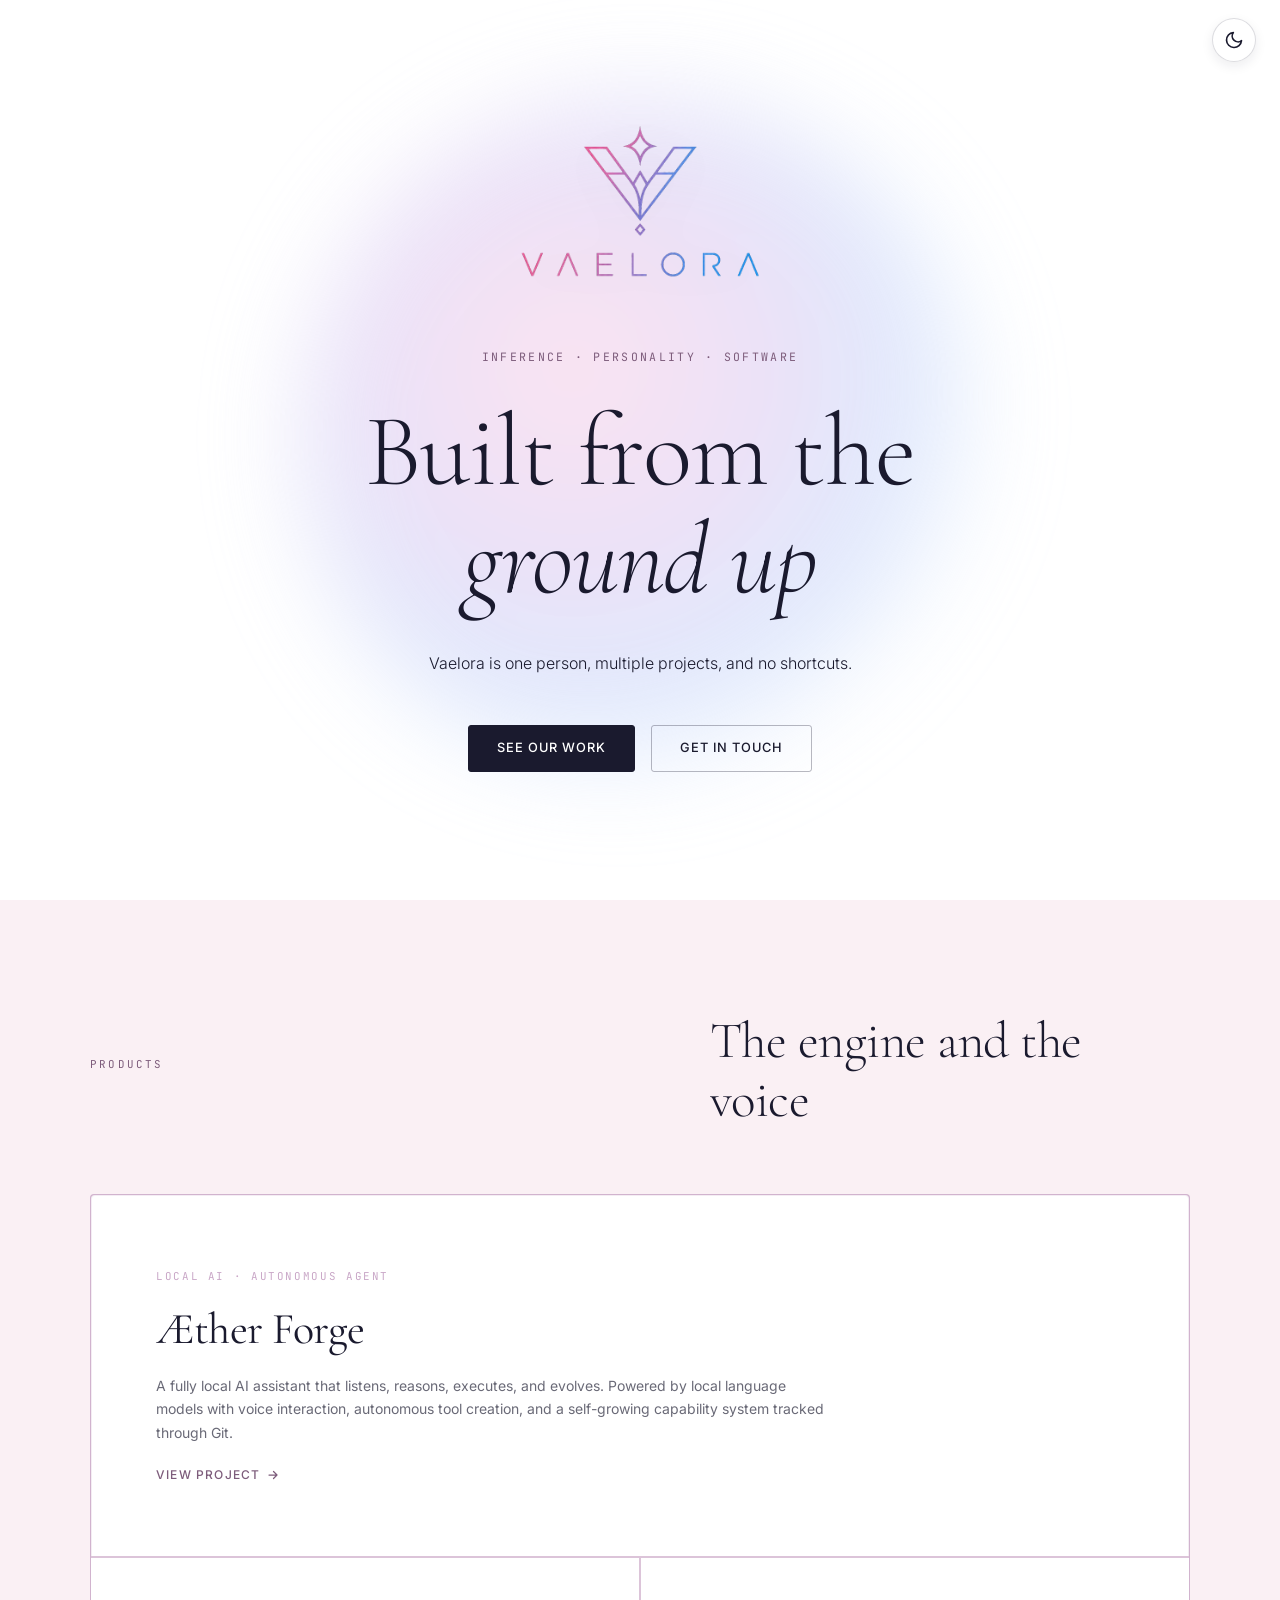
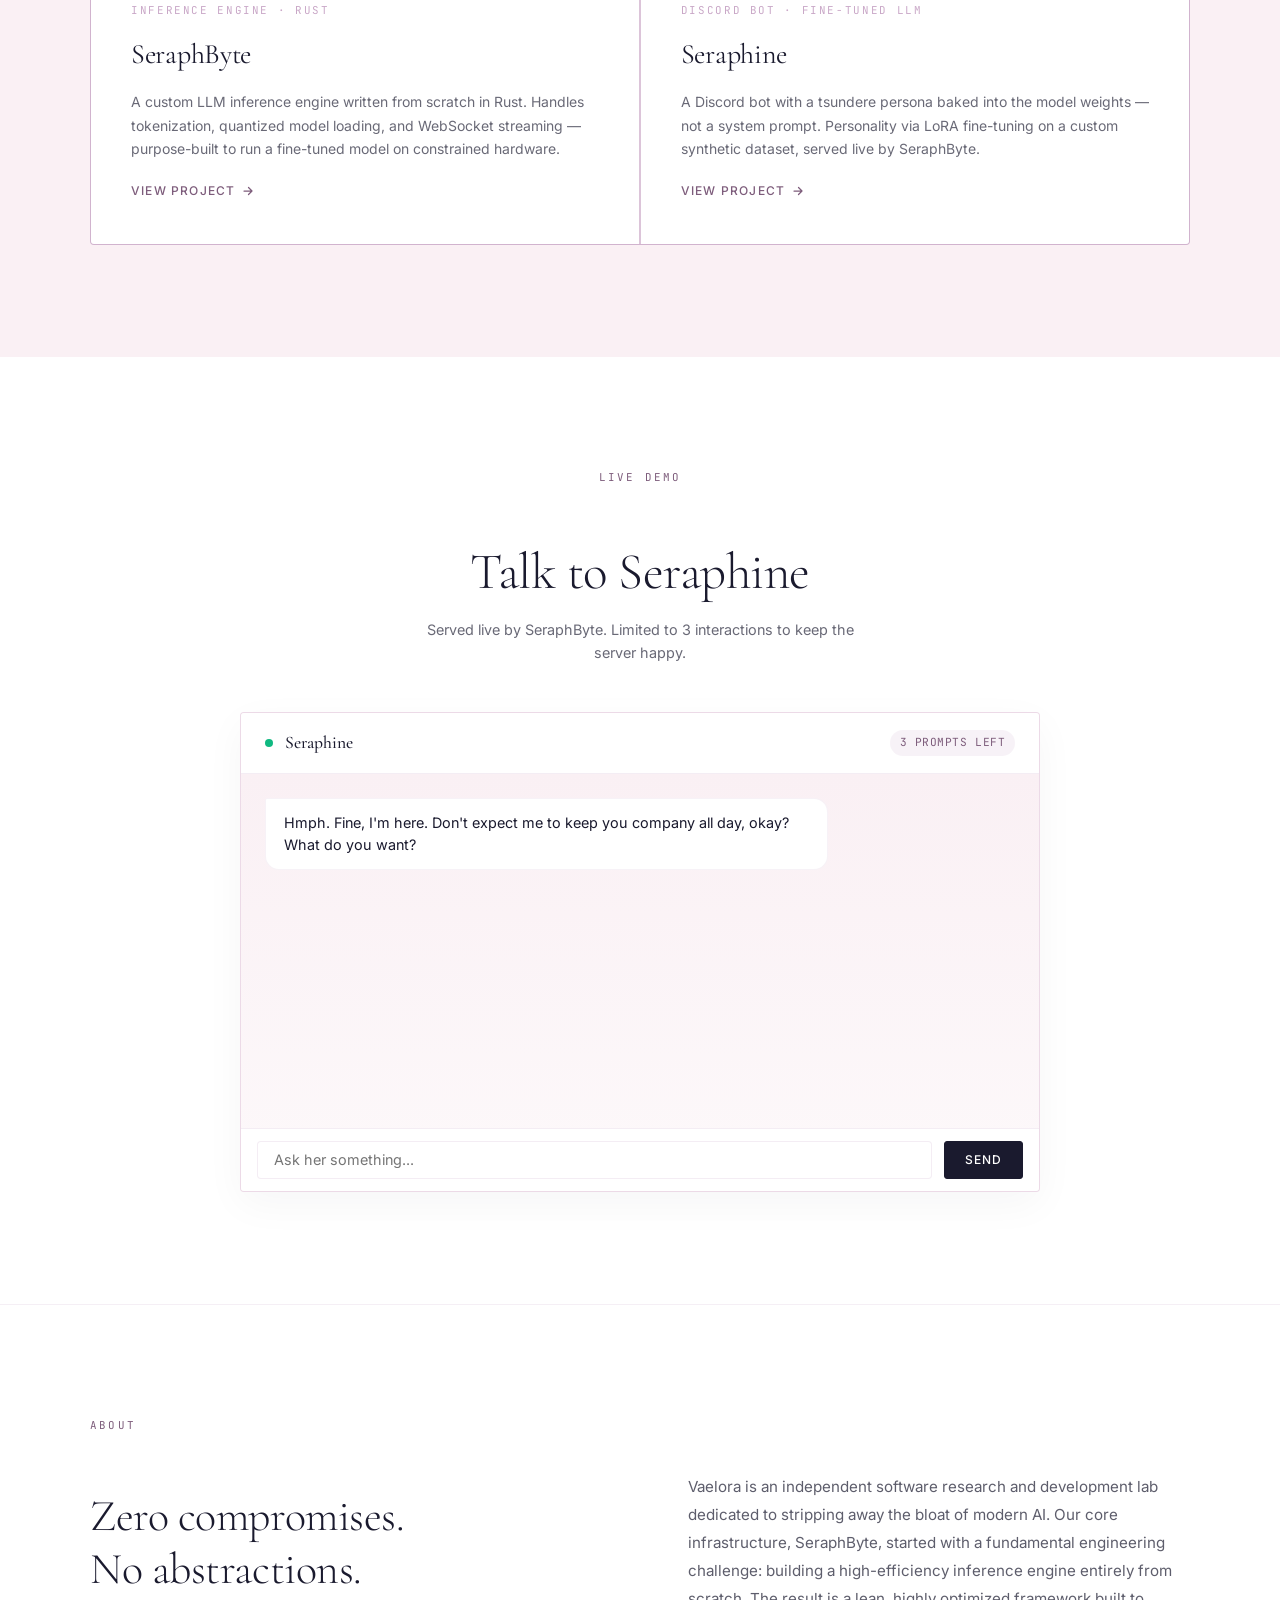
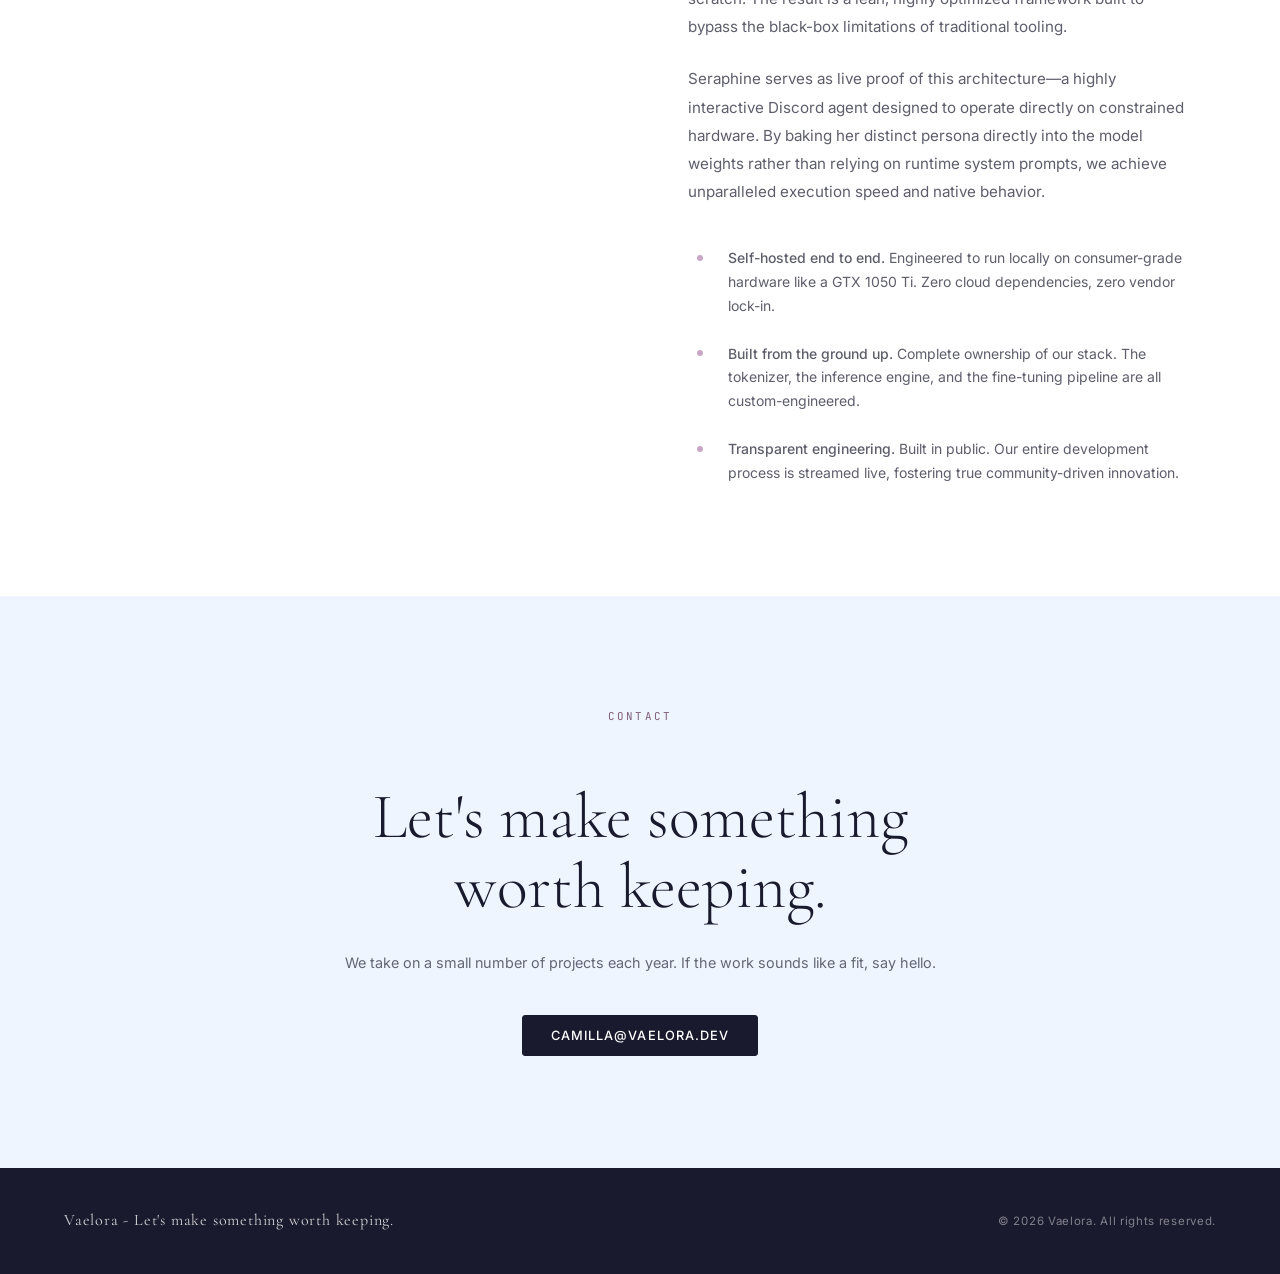
==== index.html @ 46648869 "Add favicon link to HTML files for improved branding" ====
<!DOCTYPE html>
<html lang="en">
<head>
  <meta charset="UTF-8" />
  <meta name="viewport" content="width=device-width, initial-scale=1.0" />
  <meta name="description" content="Vaelora — Custom LLM inference engine (SeraphByte) and personality-driven Discord bot (Seraphine). Built from scratch in Rust by one indie developer.">
  <meta name="author" content="Vaelora">
  <title>Vaelora | Inference · Personality · Software</title>
  <link rel="icon" type="image/png" href="/logo.png">
  <meta property="og:title" content="Vaelora — Custom Inference &amp; Personality AI">
  <meta property="og:description" content="One person. No abstractions. A Rust inference engine and a tsundere Discord bot.">
  <meta property="og:type" content="website">
  
  <link rel="preconnect" href="https://fonts.googleapis.com" />
  <link rel="preconnect" href="https://fonts.gstatic.com" crossorigin />
  <link href="https://fonts.googleapis.com/css2?family=Cormorant+Garamond:ital,wght@0,300;0,400;0,500;0,600;1,300;1,400&amp;family=Inter:wght@300;400;500&amp;family=JetBrains+Mono:wght@400;500&amp;display=swap" rel="stylesheet" />

  <link id="theme-link" rel="stylesheet" href="" />

  <script>
    (function() {
      const savedTheme = localStorage.getItem('theme');
      const prefersDark = window.matchMedia('(prefers-color-scheme: dark)').matches;
      const activeTheme = savedTheme || (prefersDark ? 'dark' : 'light');
      document.getElementById('theme-link').href = activeTheme === 'dark' ? '/darkmode.css' : '/lightmode.css';
    })();
  </script>
</head>
<body>

  <button id="theme-toggle" class="theme-toggle" aria-label="Toggle dark/light mode">
    <svg class="sun-icon" width="20" height="20" viewBox="0 0 24 24" fill="none" stroke="currentColor" stroke-width="2" stroke-linecap="round" stroke-linejoin="round">
      <circle cx="12" cy="12" r="5"></circle>
      <line x1="12" y1="1" x2="12" y2="3"></line>
      <line x1="12" y1="21" x2="12" y2="23"></line>
      <line x1="4.22" y1="4.22" x2="5.64" y2="5.64"></line>
      <line x1="18.36" y1="18.36" x2="19.78" y2="19.78"></line>
      <line x1="1" y1="12" x2="3" y2="12"></line>
      <line x1="21" y1="12" x2="23" y2="12"></line>
      <line x1="4.22" y1="19.78" x2="5.64" y2="18.36"></line>
      <line x1="18.36" y1="5.64" x2="19.78" y2="4.22"></line>
    </svg>
    <svg class="moon-icon" width="20" height="20" viewBox="0 0 24 24" fill="none" stroke="currentColor" stroke-width="2" stroke-linecap="round" stroke-linejoin="round">
      <path d="M21 12.79A9 9 0 1 1 11.21 3 7 7 0 0 0 21 12.79z"></path>
    </svg>
  </button>

  <nav class="sticky-nav" aria-label="Main navigation" id="sticky-nav">
    <a href="../index.html" class="nav-logo-wrap" aria-label="Vaelora homepage">
      <img src="../logo.png" alt="Vaelora Logo" class="nav-logo-img" />
    </a>
    <ul class="nav-links">
      <li><a href="../index.html#products">Products</a></li>
      <li><a href="../index.html#demo">Demo</a></li>
      <li><a href="../index.html#philosophy">Studio</a></li>
      <li><a href="../index.html#contact">Contact</a></li>
    </ul>
  </nav>

  <section class="hero" id="hero">
    <div class="orb-wrap"><div class="orb" aria-hidden="true"></div></div>

    <div class="hero-brand-container fade-up">
      <img src="logo.png" alt="Vaelora Premium Emblem" class="hero-brand-logo" />
    </div>

    <p class="hero-eyebrow fade-up">Inference · Personality · Software</p>

    <h1 class="hero-title fade-up">
      Built from the <em>ground up</em>
    </h1>

    <p class="hero-sub fade-up">
      Vaelora is one person, multiple projects, and no shortcuts.
    </p>

    <div class="hero-cta fade-up">
      <a href="#products" class="btn btn-primary">See our work</a>
      <a href="#contact" class="btn btn-ghost">Get in touch</a>
    </div>
  </section>

  <section class="products" id="products">
    <div class="products-inner">
      <div class="products-header">
        <p class="section-label">Products</p>
        <h2 class="products-title">The engine and the voice</h2>
      </div>
      
      <div class="products-grid">
        <article class="card card-featured">
          <span class="card-label">Local AI · Autonomous Agent</span>
          <h3 class="card-name">Æther Forge</h3>
          <p class="card-desc">
            A fully local AI assistant that listens, reasons, executes, and evolves. Powered by local language models with voice interaction, autonomous tool creation, and a self-growing capability system tracked through Git.
          </p>
          <a href="/aether-forge" class="card-link" aria-label="View Æther Forge project">
            View project
            <svg width="12" height="12" viewBox="0 0 12 12" fill="none" aria-hidden="true">
              <path d="M2 6h8M6.5 2.5L10 6l-3.5 3.5" stroke="currentColor" stroke-width="1.25" stroke-linecap="round" stroke-linejoin="round"/>
            </svg>
          </a>
        </article>

        <article class="card">
          <span class="card-label">Inference Engine · Rust</span>
          <h3 class="card-name">SeraphByte</h3>
          <p class="card-desc">A custom LLM inference engine written from scratch in Rust. Handles tokenization, quantized model loading, and WebSocket streaming — purpose-built to run a fine-tuned model on constrained hardware.</p>
          <a href="../seraphbyte/index.html" class="card-link" aria-label="View SeraphByte project">
            View project
            <svg width="12" height="12" viewBox="0 0 12 12" fill="none" aria-hidden="true">
              <path d="M2 6h8M6.5 2.5L10 6l-3.5 3.5" stroke="currentColor" stroke-width="1.25" stroke-linecap="round" stroke-linejoin="round"/>
            </svg>
          </a>
        </article>

        <article class="card">
          <span class="card-label">Discord Bot · Fine-tuned LLM</span>
          <h3 class="card-name">Seraphine</h3>
          <p class="card-desc">A Discord bot with a tsundere persona baked into the model weights — not a system prompt. Personality via LoRA fine-tuning on a custom synthetic dataset, served live by SeraphByte.</p>
          <a href="../seraphine/index.html" class="card-link" aria-label="View Seraphine project">
            View project
            <svg width="12" height="12" viewBox="0 0 12 12" fill="none" aria-hidden="true">
              <path d="M2 6h8M6.5 2.5L10 6l-3.5 3.5" stroke="currentColor" stroke-width="1.25" stroke-linecap="round" stroke-linejoin="round"/>
            </svg>
          </a>
        </article>
      </div>
    </div>
  </section>

  <section class="demo" id="demo">
    <div class="demo-inner">
      <div class="demo-header">
        <p class="section-label">Live Demo</p>
        <h2 class="demo-title">Talk to Seraphine</h2>
        <p class="demo-sub">Served live by SeraphByte. Limited to 3 interactions to keep the server happy.</p>
      </div>

      <div class="chat-container">
        <div class="chat-header">
          <div class="status-indicator"></div>
          <span class="bot-name">Seraphine</span>
          <span class="prompt-counter" id="prompt-counter">3 prompts left</span>
        </div>
        
        <div class="chat-messages" id="chat-messages">
          <div class="msg msg-bot">
            <div class="msg-bubble">
              Hmph. Fine, I'm here. Don't expect me to keep you company all day, okay? What do you want?
            </div>
          </div>
        </div>

        <form class="chat-input-area" id="chat-form">
          <input 
            type="text" 
            id="chat-input" 
            placeholder="Ask her something..." 
            aria-label="Message Seraphine"
            required
            autocomplete="on"
          />
          <button type="submit" class="btn btn-primary btn-send" id="send-btn">
            Send
          </button>
        </form>
      </div>
    </div>
  </section>

  <section class="philosophy" id="philosophy">
    <div class="philosophy-inner">
      <div class="philosophy-left">
        <p class="section-label">About</p>
        <h2 class="philosophy-title">Zero compromises.<br/>No abstractions.</h2>
      </div>
      <div class="philosophy-right">
        <p class="philosophy-body">Vaelora is an independent software research and development lab dedicated to stripping away the bloat of modern AI. Our core infrastructure, SeraphByte, started with a fundamental engineering challenge: building a high-efficiency inference engine entirely from scratch. The result is a lean, highly optimized framework built to bypass the black-box limitations of traditional tooling.</p>
        <p class="philosophy-body">Seraphine serves as live proof of this architecture—a highly interactive Discord agent designed to operate directly on constrained hardware. By baking her distinct persona directly into the model weights rather than relying on runtime system prompts, we achieve unparalleled execution speed and native behavior.</p>
        <div class="pillar-list">
          <div class="pillar">
            <div class="pillar-dot"></div>
            <p class="pillar-text"><strong>Self-hosted end to end.</strong> Engineered to run locally on consumer-grade hardware like a GTX 1050 Ti. Zero cloud dependencies, zero vendor lock-in.</p>
          </div>
          <div class="pillar">
            <div class="pillar-dot"></div>
            <p class="pillar-text"><strong>Built from the ground up.</strong> Complete ownership of our stack. The tokenizer, the inference engine, and the fine-tuning pipeline are all custom-engineered.</p>
          </div>
          <div class="pillar">
            <div class="pillar-dot"></div>
            <p class="pillar-text"><strong>Transparent engineering.</strong> Built in public. Our entire development process is streamed live, fostering true community-driven innovation.</p>
          </div>
        </div>
      </div>
    </div>
  </section>

  <section class="contact" id="contact">
    <div class="contact-inner">
      <p class="section-label">Contact</p>
      <h2 class="contact-title">Let's make something worth keeping.</h2>
      <p class="contact-sub">We take on a small number of projects each year. If the work sounds like a fit, say hello.</p>
      <button class="btn btn-primary" id="copy-email-btn" data-email="camilla@vaelora.dev">
        <span id="btn-text">camilla@vaelora.dev</span>
      </button>
  </section>

  <footer>
    <span class="footer-logo">Vaelora - Let's make something worth keeping.</span>
    <span class="footer-meta">© 2026 Vaelora. All rights reserved.</span>
  </footer>

  <script src="script.js"></script>
</body>
</html>
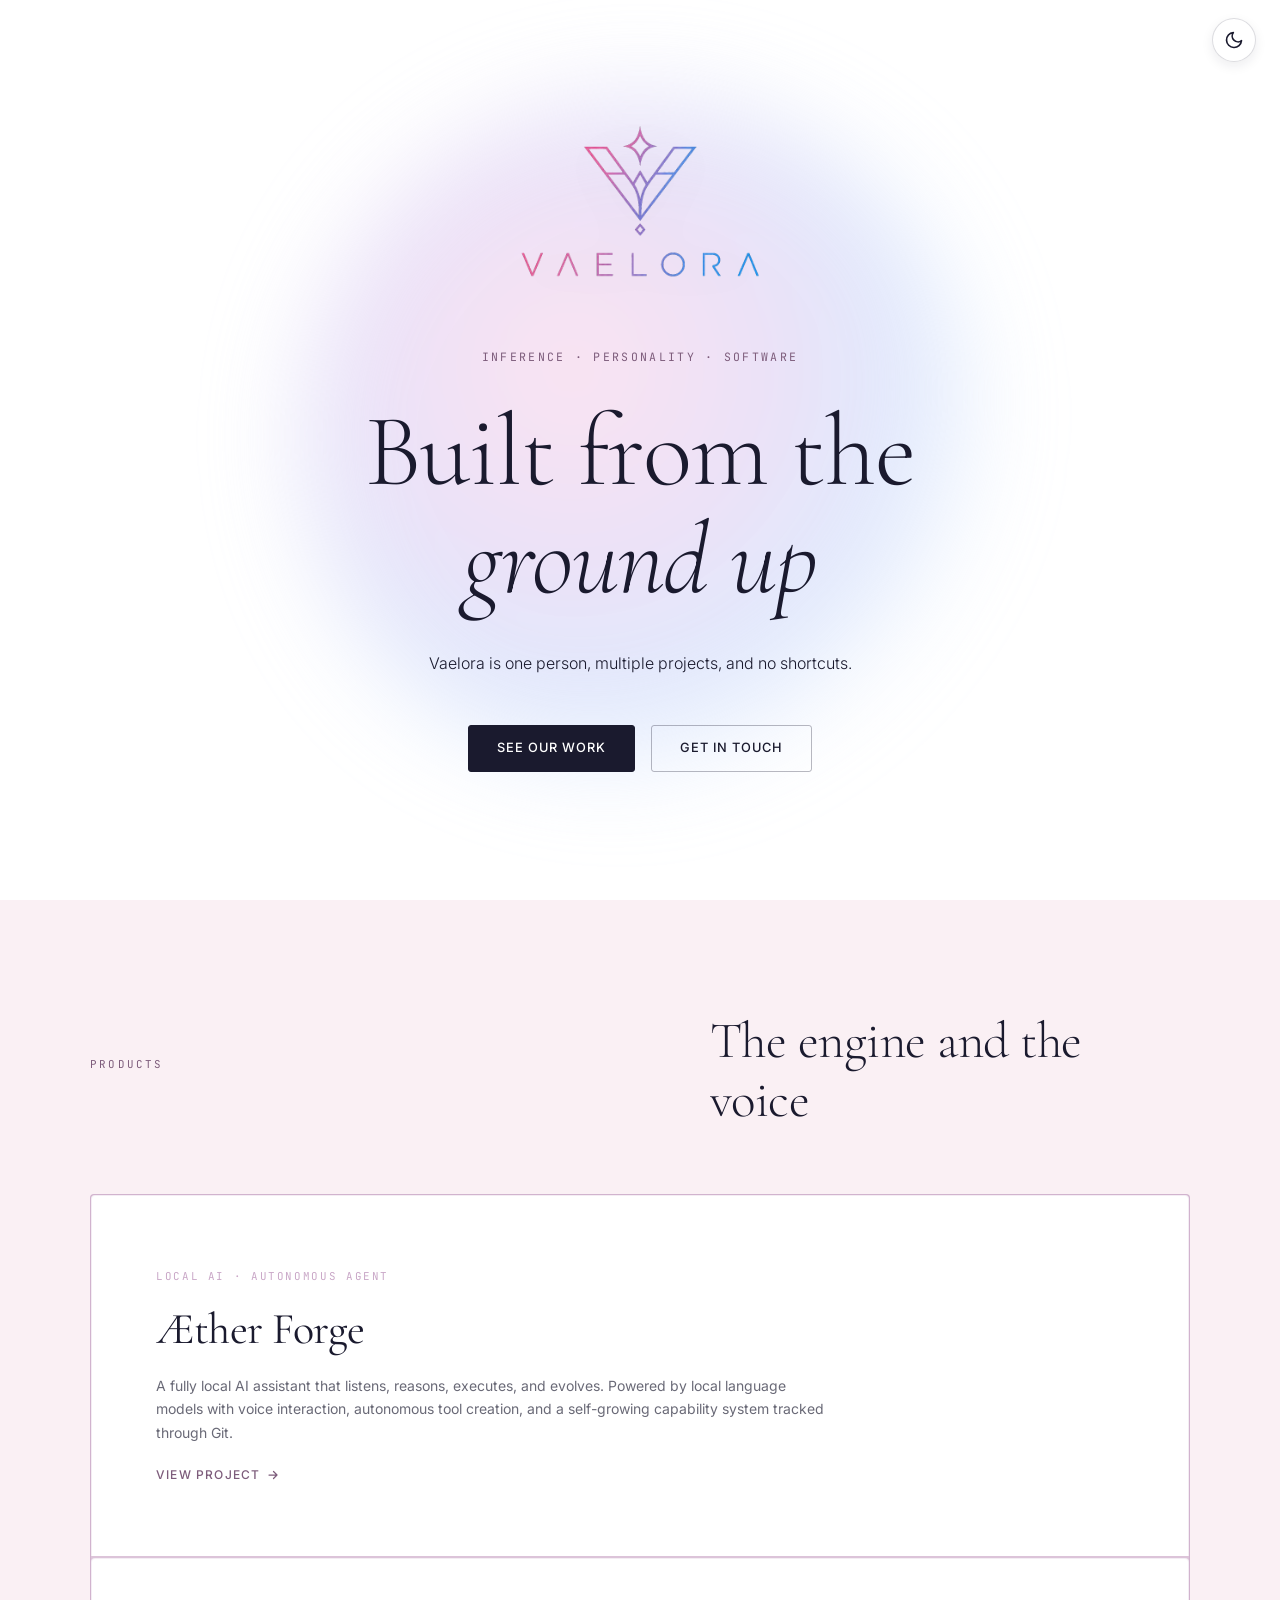
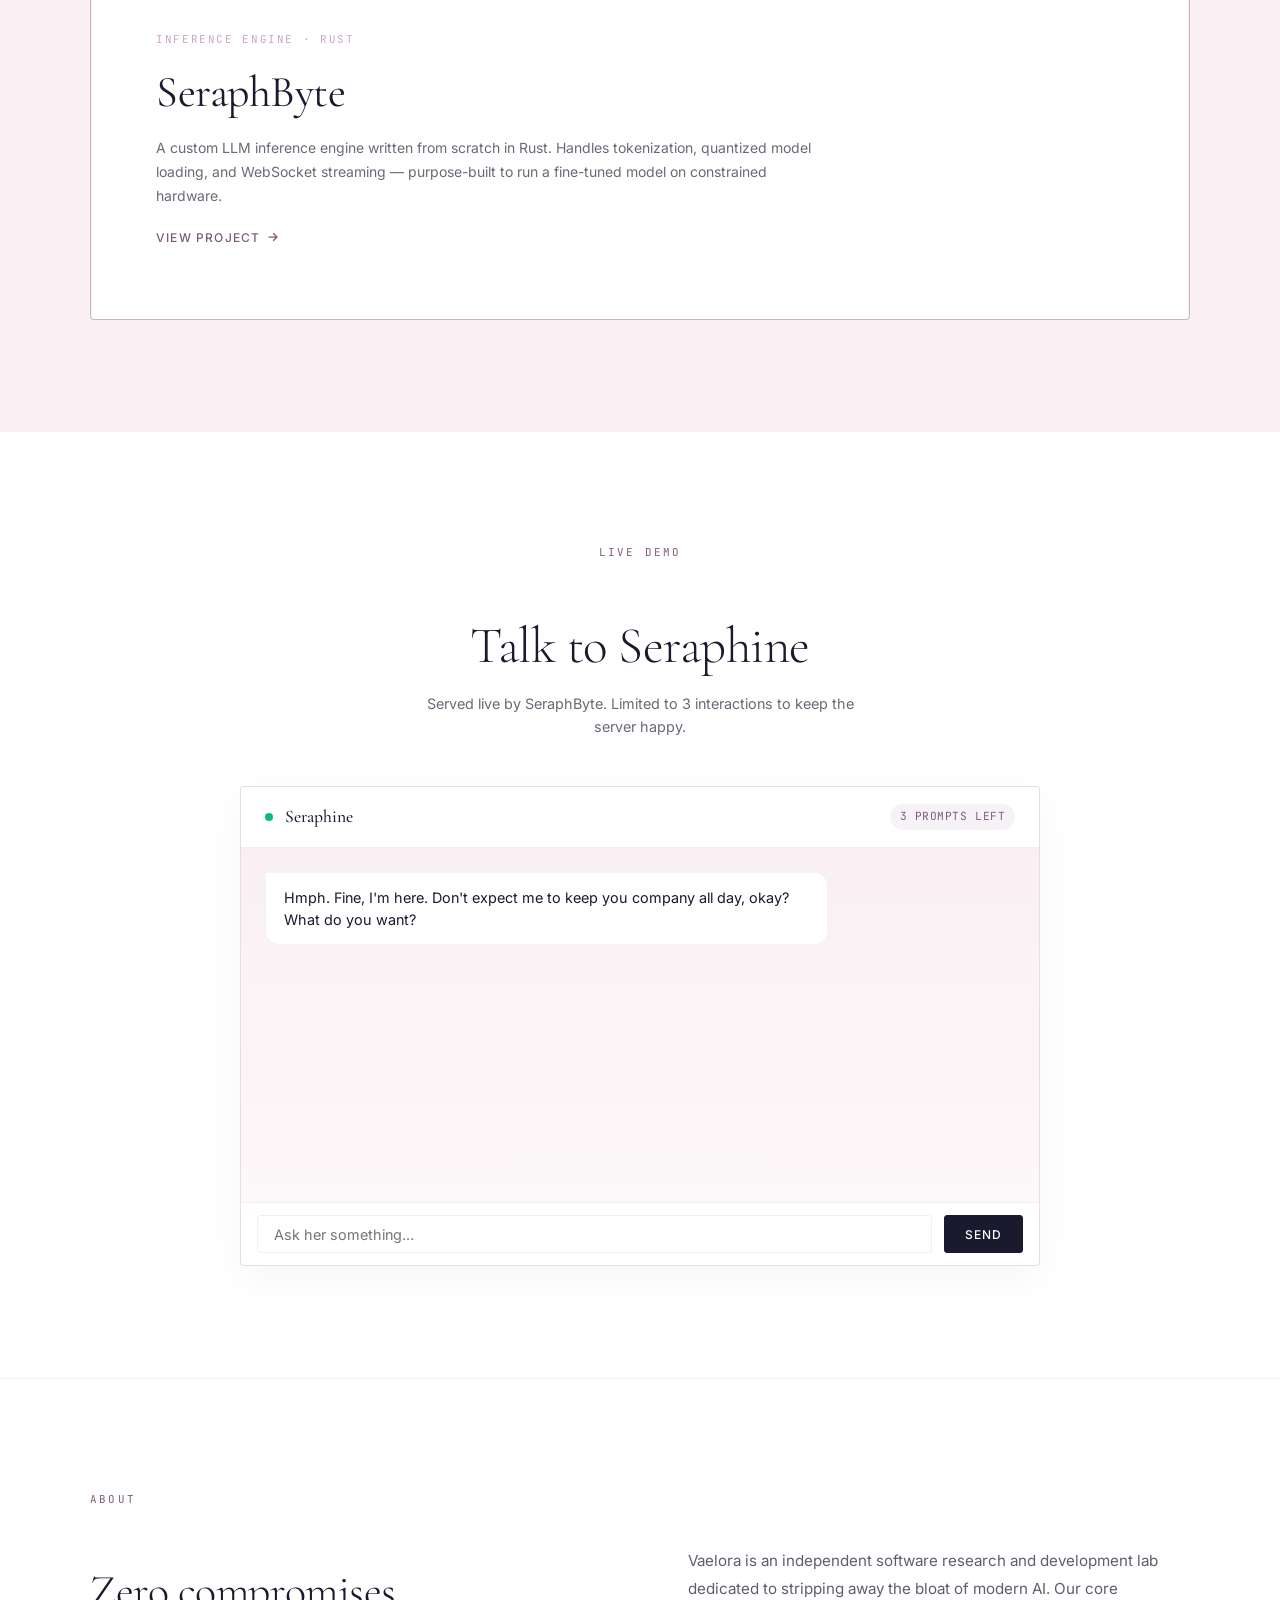
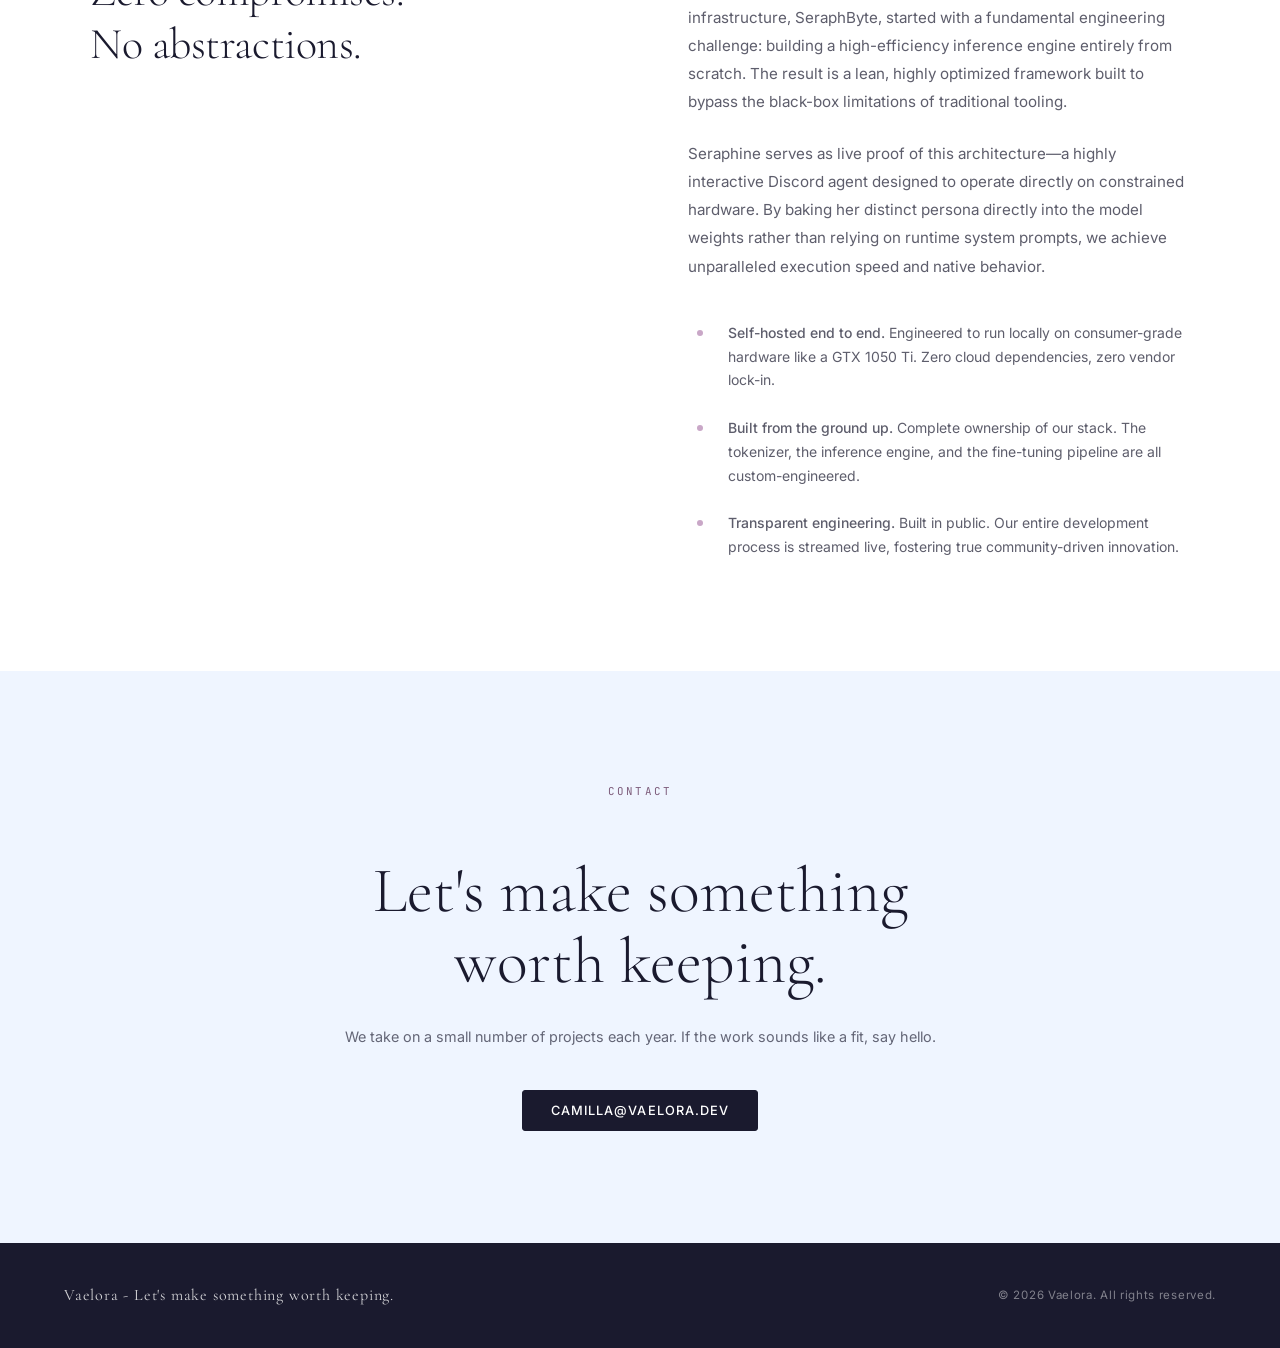
==== commit bebf7152: "Add vaelora dashboard with Git and tools integration - Implemented a new dashboard server using Axum" ====
--- a/index.html
+++ b/index.html
@@ -102,23 +102,13 @@
           </a>
         </article>
 
-        <article class="card">
+        <article class="card card-featured">
           <span class="card-label">Inference Engine · Rust</span>
           <h3 class="card-name">SeraphByte</h3>
-          <p class="card-desc">A custom LLM inference engine written from scratch in Rust. Handles tokenization, quantized model loading, and WebSocket streaming — purpose-built to run a fine-tuned model on constrained hardware.</p>
-          <a href="../seraphbyte/index.html" class="card-link" aria-label="View SeraphByte project">
-            View project
-            <svg width="12" height="12" viewBox="0 0 12 12" fill="none" aria-hidden="true">
-              <path d="M2 6h8M6.5 2.5L10 6l-3.5 3.5" stroke="currentColor" stroke-width="1.25" stroke-linecap="round" stroke-linejoin="round"/>
-            </svg>
-          </a>
-        </article>
-
-        <article class="card">
-          <span class="card-label">Discord Bot · Fine-tuned LLM</span>
-          <h3 class="card-name">Seraphine</h3>
-          <p class="card-desc">A Discord bot with a tsundere persona baked into the model weights — not a system prompt. Personality via LoRA fine-tuning on a custom synthetic dataset, served live by SeraphByte.</p>
-          <a href="../seraphine/index.html" class="card-link" aria-label="View Seraphine project">
+          <p class="card-desc">
+            A custom LLM inference engine written from scratch in Rust. Handles tokenization, quantized model loading, and WebSocket streaming — purpose-built to run a fine-tuned model on constrained hardware.
+          </p>
+          <a href="/seraphbyte" class="card-link" aria-label="View SeraphByte project">
             View project
             <svg width="12" height="12" viewBox="0 0 12 12" fill="none" aria-hidden="true">
               <path d="M2 6h8M6.5 2.5L10 6l-3.5 3.5" stroke="currentColor" stroke-width="1.25" stroke-linecap="round" stroke-linejoin="round"/>
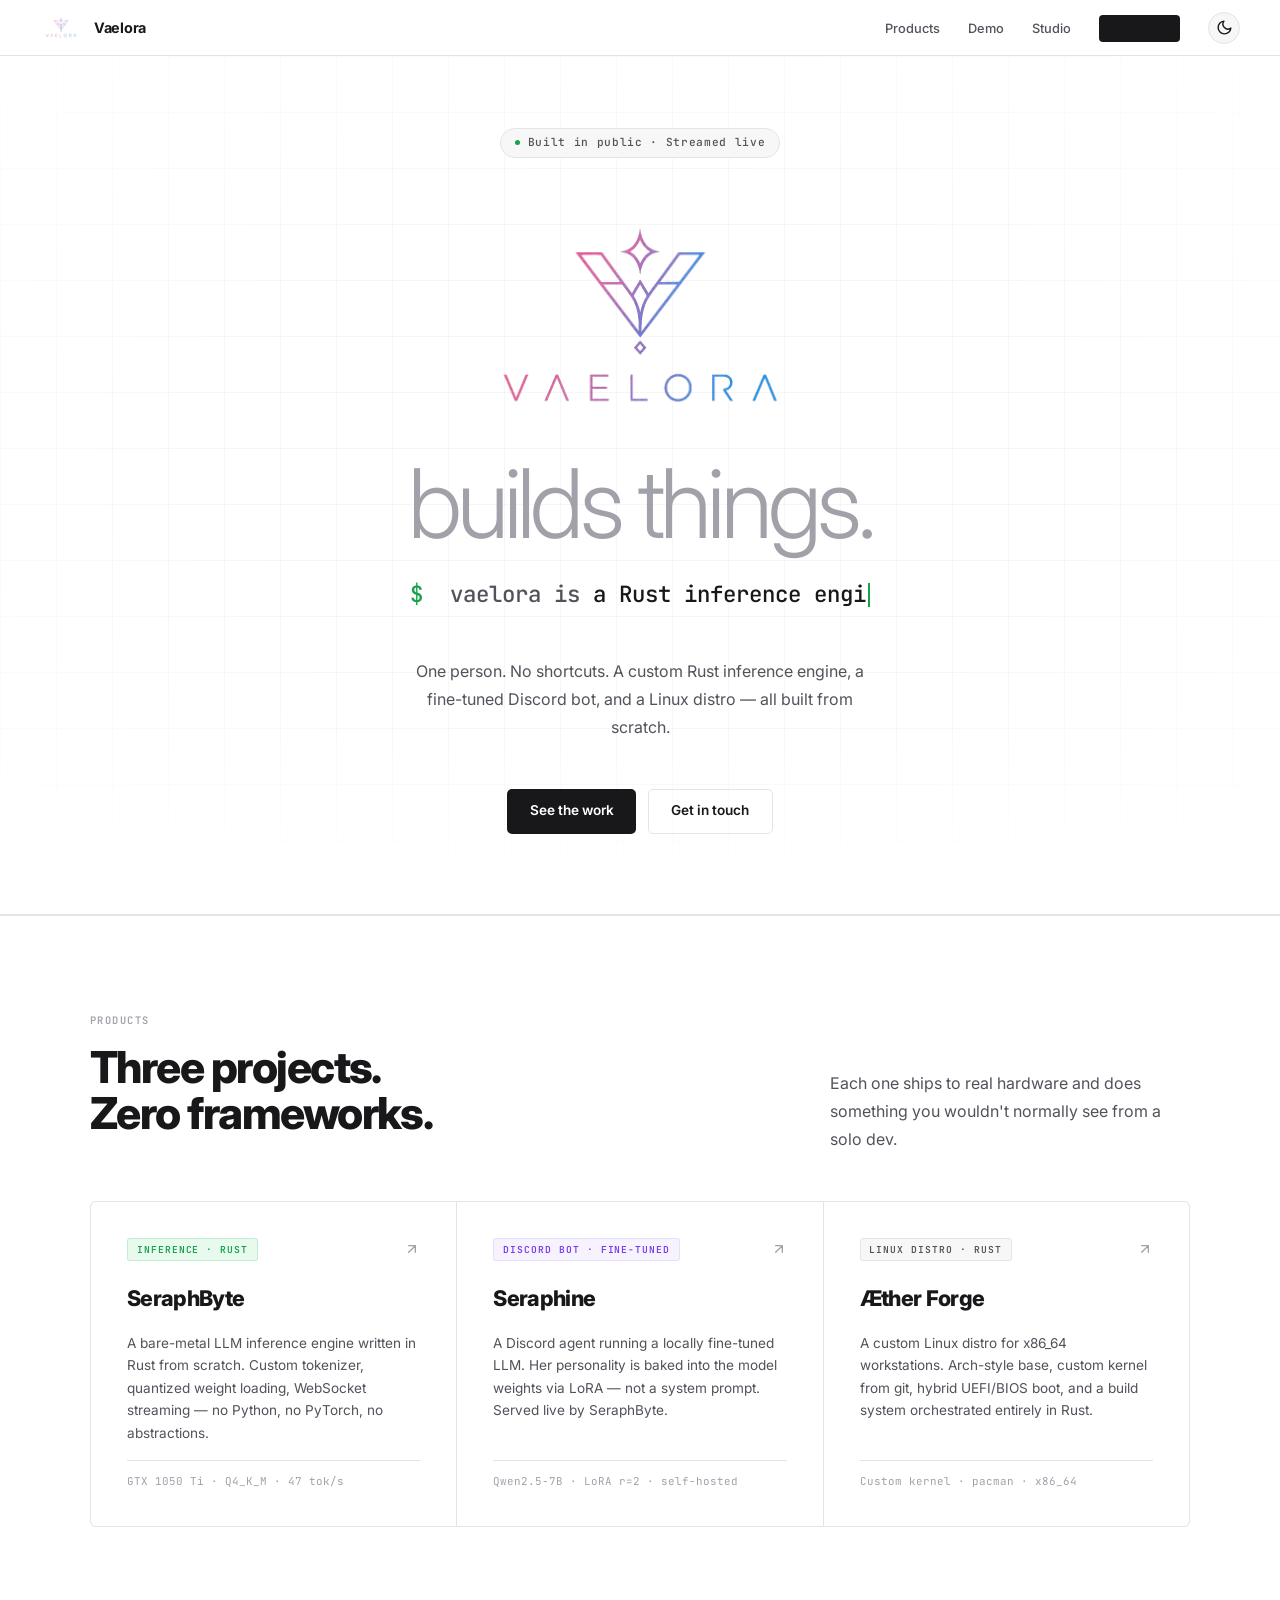
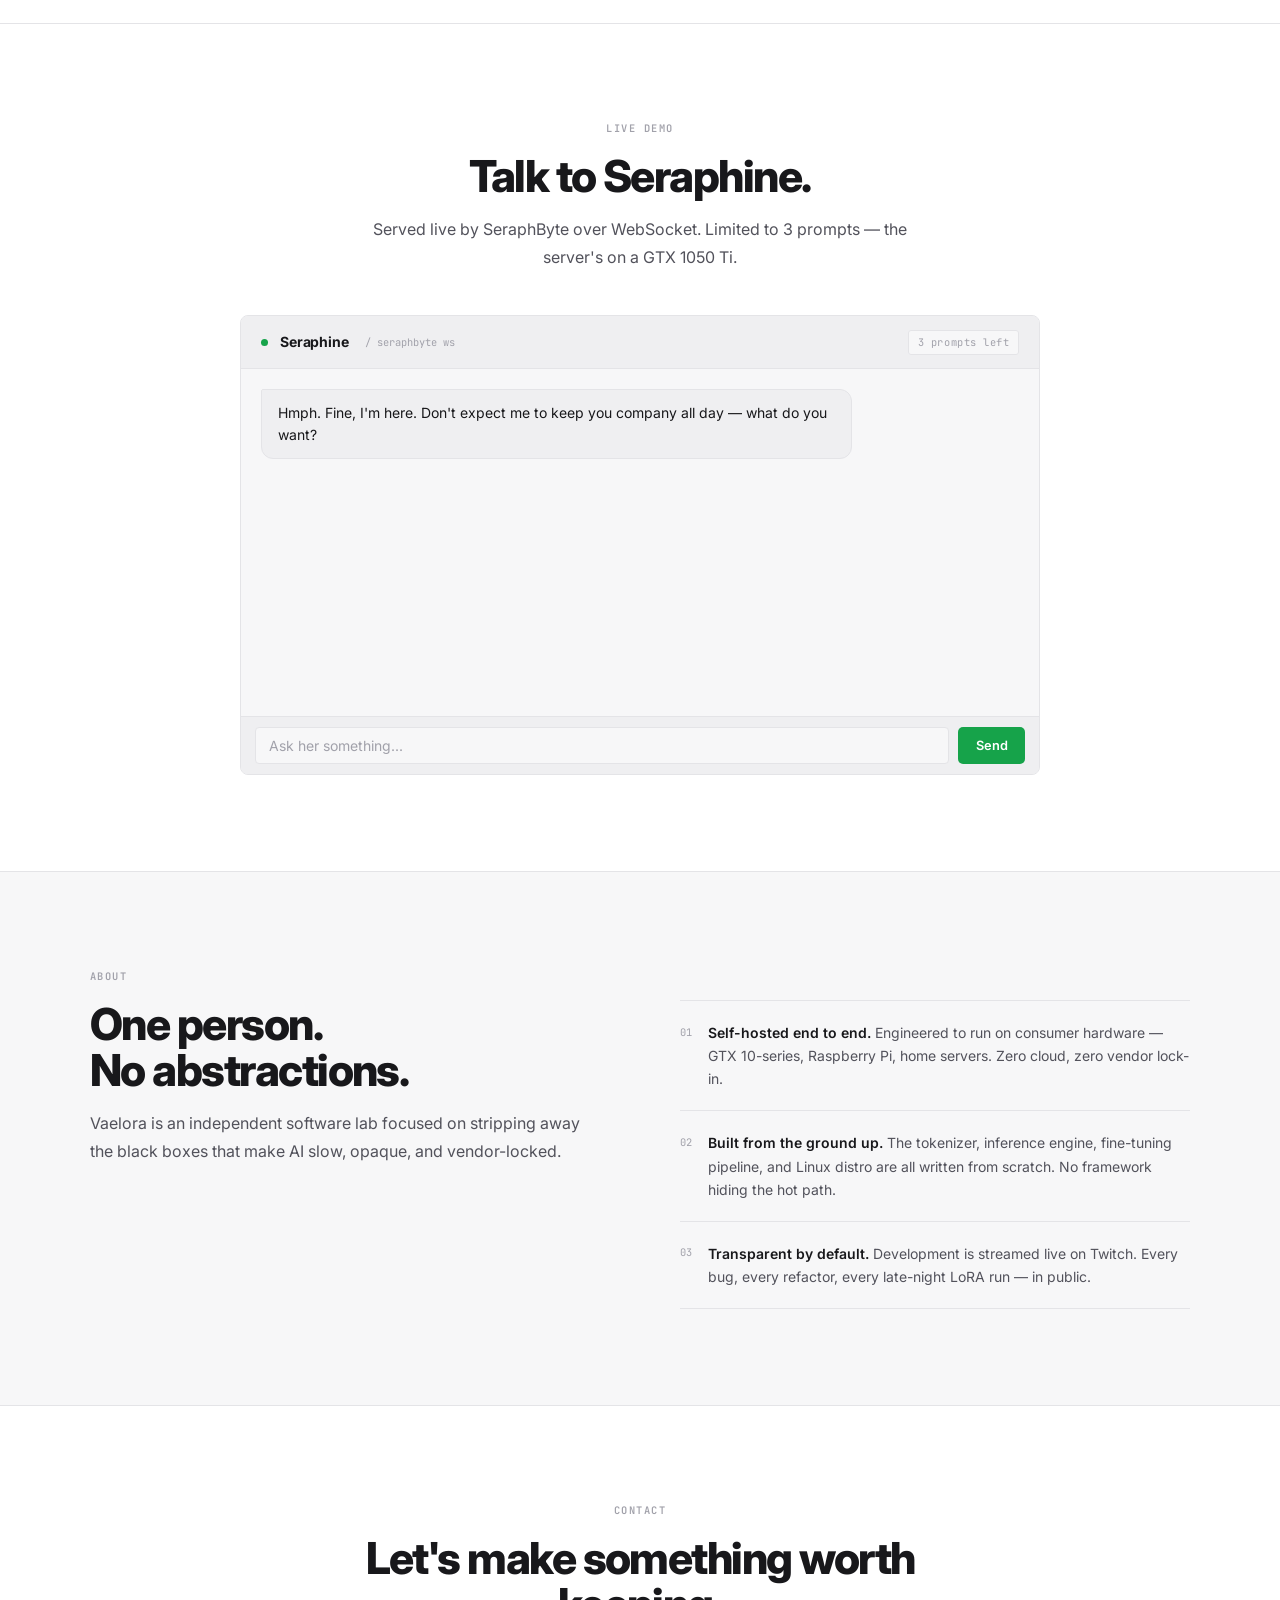
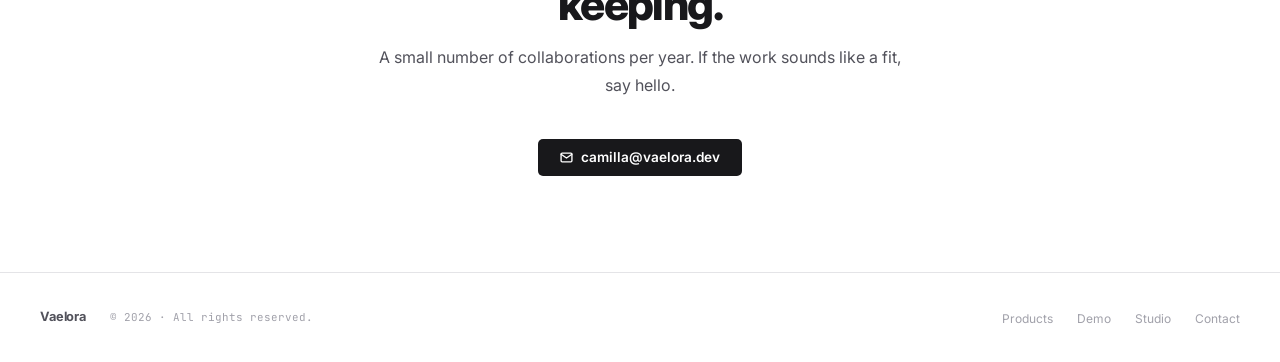
==== commit c3b4c4bb: "Refactor theme management in script.js for improved readability and error handling - Introduced getS" ====
--- a/index.html
+++ b/index.html
@@ -3,204 +3,241 @@
 <head>
   <meta charset="UTF-8" />
   <meta name="viewport" content="width=device-width, initial-scale=1.0" />
-  <meta name="description" content="Vaelora — Custom LLM inference engine (SeraphByte) and personality-driven Discord bot (Seraphine). Built from scratch in Rust by one indie developer.">
+  <meta name="description" content="Vaelora — Independent software lab. Custom LLM inference, personality-driven AI, and a Linux distro. Built from scratch in Rust.">
   <meta name="author" content="Vaelora">
   <title>Vaelora | Inference · Personality · Software</title>
   <link rel="icon" type="image/png" href="/logo.png">
-  <meta property="og:title" content="Vaelora — Custom Inference &amp; Personality AI">
-  <meta property="og:description" content="One person. No abstractions. A Rust inference engine and a tsundere Discord bot.">
+  <meta property="og:title" content="Vaelora — Built from scratch.">
+  <meta property="og:description" content="One person. Custom Rust inference engine, a fine-tuned Discord bot, and a Linux distro.">
   <meta property="og:type" content="website">
-  
   <link rel="preconnect" href="https://fonts.googleapis.com" />
   <link rel="preconnect" href="https://fonts.gstatic.com" crossorigin />
-  <link href="https://fonts.googleapis.com/css2?family=Cormorant+Garamond:ital,wght@0,300;0,400;0,500;0,600;1,300;1,400&amp;family=Inter:wght@300;400;500&amp;family=JetBrains+Mono:wght@400;500&amp;display=swap" rel="stylesheet" />
-
-  <link id="theme-link" rel="stylesheet" href="" />
-
-  <script>
-    (function() {
-      const savedTheme = localStorage.getItem('theme');
-      const prefersDark = window.matchMedia('(prefers-color-scheme: dark)').matches;
-      const activeTheme = savedTheme || (prefersDark ? 'dark' : 'light');
-      document.getElementById('theme-link').href = activeTheme === 'dark' ? '/darkmode.css' : '/lightmode.css';
-    })();
-  </script>
+  <link href="https://fonts.googleapis.com/css2?family=Inter:ital,wght@0,300;0,400;0,500;0,600;0,700;0,800;0,900;1,400&family=JetBrains+Mono:wght@400;500;600&display=swap" rel="stylesheet" />
+
+  <link rel="stylesheet" id="theme-link" href="/darkmode.css" />
+
 </head>
 <body>
 
-  <button id="theme-toggle" class="theme-toggle" aria-label="Toggle dark/light mode">
-    <svg class="sun-icon" width="20" height="20" viewBox="0 0 24 24" fill="none" stroke="currentColor" stroke-width="2" stroke-linecap="round" stroke-linejoin="round">
-      <circle cx="12" cy="12" r="5"></circle>
-      <line x1="12" y1="1" x2="12" y2="3"></line>
-      <line x1="12" y1="21" x2="12" y2="23"></line>
-      <line x1="4.22" y1="4.22" x2="5.64" y2="5.64"></line>
-      <line x1="18.36" y1="18.36" x2="19.78" y2="19.78"></line>
-      <line x1="1" y1="12" x2="3" y2="12"></line>
-      <line x1="21" y1="12" x2="23" y2="12"></line>
-      <line x1="4.22" y1="19.78" x2="5.64" y2="18.36"></line>
-      <line x1="18.36" y1="5.64" x2="19.78" y2="4.22"></line>
-    </svg>
-    <svg class="moon-icon" width="20" height="20" viewBox="0 0 24 24" fill="none" stroke="currentColor" stroke-width="2" stroke-linecap="round" stroke-linejoin="round">
-      <path d="M21 12.79A9 9 0 1 1 11.21 3 7 7 0 0 0 21 12.79z"></path>
-    </svg>
-  </button>
-
-  <nav class="sticky-nav" aria-label="Main navigation" id="sticky-nav">
-    <a href="../index.html" class="nav-logo-wrap" aria-label="Vaelora homepage">
-      <img src="../logo.png" alt="Vaelora Logo" class="nav-logo-img" />
+  <!-- Nav -->
+  <nav>
+    <a href="#" class="nav-brand">
+      <img src="/logo.png" alt="Vaelora" class="nav-logo" />
+      <span class="nav-wordmark">Vaelora</span>
     </a>
     <ul class="nav-links">
-      <li><a href="../index.html#products">Products</a></li>
-      <li><a href="../index.html#demo">Demo</a></li>
-      <li><a href="../index.html#philosophy">Studio</a></li>
-      <li><a href="../index.html#contact">Contact</a></li>
+      <li><a href="#products">Products</a></li>
+      <li><a href="#demo">Demo</a></li>
+      <li><a href="#studio">Studio</a></li>
+      <li><a href="#contact" class="nav-cta">Contact</a></li>
+      <li>
+        <button class="theme-toggle" id="theme-toggle" aria-label="Toggle theme">
+          <svg class="sun-icon" viewBox="0 0 24 24" fill="none" stroke="currentColor" stroke-width="2" stroke-linecap="round" stroke-linejoin="round"><circle cx="12" cy="12" r="4"/><path d="M12 2v2M12 20v2M4.93 4.93l1.41 1.41M17.66 17.66l1.41 1.41M2 12h2M20 12h2M6.34 17.66l-1.41 1.41M19.07 4.93l-1.41 1.41"/></svg>
+          <svg class="moon-icon" viewBox="0 0 24 24" fill="none" stroke="currentColor" stroke-width="2" stroke-linecap="round" stroke-linejoin="round"><path d="M21 12.79A9 9 0 1 1 11.21 3 7 7 0 0 0 21 12.79z"/></svg>
+        </button>
+      </li>
     </ul>
   </nav>
 
-  <section class="hero" id="hero">
-    <div class="orb-wrap"><div class="orb" aria-hidden="true"></div></div>
-
-    <div class="hero-brand-container fade-up">
-      <img src="logo.png" alt="Vaelora Premium Emblem" class="hero-brand-logo" />
-    </div>
-
-    <p class="hero-eyebrow fade-up">Inference · Personality · Software</p>
-
-    <h1 class="hero-title fade-up">
-      Built from the <em>ground up</em>
+  <!-- Hero -->
+  <section class="hero">
+    <div class="hero-kicker">
+      <span class="hero-kicker-dot"></span>
+      Built in public · Streamed live
+    </div>
+
+    <h1 class="hero-title">
+      <img src="/logo.png" alt="Vaelora" class="hero-logo" /><br/>
+      <span class="dim">builds things.</span>
     </h1>
 
-    <p class="hero-sub fade-up">
-      Vaelora is one person, multiple projects, and no shortcuts.
+    <div class="hero-terminal">
+      <span class="terminal-prefix">$&nbsp;</span>
+      <span class="terminal-static">vaelora&nbsp;is&nbsp;</span>
+      <span class="terminal-typed" id="typed-text"></span>
+      <span class="terminal-cursor"></span>
+    </div>
+
+    <p class="hero-sub">
+      One person. No shortcuts. A custom Rust inference engine, a fine-tuned Discord bot, and a Linux distro — all built from scratch.
     </p>
 
-    <div class="hero-cta fade-up">
-      <a href="#products" class="btn btn-primary">See our work</a>
-      <a href="#contact" class="btn btn-ghost">Get in touch</a>
-    </div>
-  </section>
-
+    <div class="hero-actions">
+      <a href="#products" class="btn btn-white">See the work</a>
+      <a href="#contact" class="btn btn-outline">Get in touch</a>
+    </div>
+  </section>
+
+  <div class="divider"></div>
+
+  <!-- Products -->
   <section class="products" id="products">
-    <div class="products-inner">
-      <div class="products-header">
-        <p class="section-label">Products</p>
-        <h2 class="products-title">The engine and the voice</h2>
-      </div>
-      
+    <div class="section-inner">
+      <div class="products-header reveal">
+        <div>
+          <p class="section-eyebrow">Products</p>
+          <h2 class="section-title">Three projects.<br/>Zero frameworks.</h2>
+        </div>
+        <p class="section-sub" style="max-width: 36ch;">Each one ships to real hardware and does something you wouldn't normally see from a solo dev.</p>
+      </div>
+
       <div class="products-grid">
-        <article class="card card-featured">
-          <span class="card-label">Local AI · Autonomous Agent</span>
-          <h3 class="card-name">Æther Forge</h3>
-          <p class="card-desc">
-            A fully local AI assistant that listens, reasons, executes, and evolves. Powered by local language models with voice interaction, autonomous tool creation, and a self-growing capability system tracked through Git.
-          </p>
-          <a href="/aether-forge" class="card-link" aria-label="View Æther Forge project">
-            View project
-            <svg width="12" height="12" viewBox="0 0 12 12" fill="none" aria-hidden="true">
-              <path d="M2 6h8M6.5 2.5L10 6l-3.5 3.5" stroke="currentColor" stroke-width="1.25" stroke-linecap="round" stroke-linejoin="round"/>
-            </svg>
-          </a>
-        </article>
-
-        <article class="card card-featured">
-          <span class="card-label">Inference Engine · Rust</span>
-          <h3 class="card-name">SeraphByte</h3>
-          <p class="card-desc">
-            A custom LLM inference engine written from scratch in Rust. Handles tokenization, quantized model loading, and WebSocket streaming — purpose-built to run a fine-tuned model on constrained hardware.
-          </p>
-          <a href="/seraphbyte" class="card-link" aria-label="View SeraphByte project">
-            View project
-            <svg width="12" height="12" viewBox="0 0 12 12" fill="none" aria-hidden="true">
-              <path d="M2 6h8M6.5 2.5L10 6l-3.5 3.5" stroke="currentColor" stroke-width="1.25" stroke-linecap="round" stroke-linejoin="round"/>
-            </svg>
-          </a>
-        </article>
-      </div>
-    </div>
-  </section>
-
+
+        <a href="/seraphbyte" class="product-card reveal">
+          <div class="product-card-top">
+            <span class="product-tag tag-green">Inference · Rust</span>
+            <svg class="product-arrow" width="16" height="16" viewBox="0 0 24 24" fill="none" stroke="currentColor" stroke-width="2" stroke-linecap="round" stroke-linejoin="round"><path d="M7 17L17 7M17 7H7M17 7v10"/></svg>
+          </div>
+          <div class="product-name">SeraphByte</div>
+          <div class="product-desc">A bare-metal LLM inference engine written in Rust from scratch. Custom tokenizer, quantized weight loading, WebSocket streaming — no Python, no PyTorch, no abstractions.</div>
+          <div class="product-meta">GTX 1050 Ti · Q4_K_M · 47 tok/s</div>
+        </a>
+
+        <a href="#demo" class="product-card reveal reveal-d1">
+          <div class="product-card-top">
+            <span class="product-tag tag-violet">Discord Bot · Fine-tuned</span>
+            <svg class="product-arrow" width="16" height="16" viewBox="0 0 24 24" fill="none" stroke="currentColor" stroke-width="2" stroke-linecap="round" stroke-linejoin="round"><path d="M7 17L17 7M17 7H7M17 7v10"/></svg>
+          </div>
+          <div class="product-name">Seraphine</div>
+          <div class="product-desc">A Discord agent running a locally fine-tuned LLM. Her personality is baked into the model weights via LoRA — not a system prompt. Served live by SeraphByte.</div>
+          <div class="product-meta">Qwen2.5-7B · LoRA r=2 · self-hosted</div>
+        </a>
+
+        <a href="/aether-forge" class="product-card reveal reveal-d2">
+          <div class="product-card-top">
+            <span class="product-tag tag-white">Linux Distro · Rust</span>
+            <svg class="product-arrow" width="16" height="16" viewBox="0 0 24 24" fill="none" stroke="currentColor" stroke-width="2" stroke-linecap="round" stroke-linejoin="round"><path d="M7 17L17 7M17 7H7M17 7v10"/></svg>
+          </div>
+          <div class="product-name">Æther Forge</div>
+          <div class="product-desc">A custom Linux distro for x86_64 workstations. Arch-style base, custom kernel from git, hybrid UEFI/BIOS boot, and a build system orchestrated entirely in Rust.</div>
+          <div class="product-meta">Custom kernel · pacman · x86_64</div>
+        </a>
+
+      </div>
+    </div>
+  </section>
+
+  <!-- Demo -->
   <section class="demo" id="demo">
     <div class="demo-inner">
-      <div class="demo-header">
-        <p class="section-label">Live Demo</p>
-        <h2 class="demo-title">Talk to Seraphine</h2>
-        <p class="demo-sub">Served live by SeraphByte. Limited to 3 interactions to keep the server happy.</p>
-      </div>
-
-      <div class="chat-container">
-        <div class="chat-header">
-          <div class="status-indicator"></div>
-          <span class="bot-name">Seraphine</span>
-          <span class="prompt-counter" id="prompt-counter">3 prompts left</span>
-        </div>
-        
+      <div class="demo-header reveal">
+        <p class="section-eyebrow">Live demo</p>
+        <h2 class="section-title">Talk to Seraphine.</h2>
+        <p class="section-sub">Served live by SeraphByte over WebSocket. Limited to 3 prompts — the server's on a GTX 1050 Ti.</p>
+      </div>
+
+      <div class="chat-container reveal">
+        <div class="chat-top">
+          <div class="chat-status"></div>
+          <span class="chat-name">Seraphine</span>
+          <span class="chat-subtitle">/ seraphbyte ws</span>
+          <span class="chat-counter" id="prompt-counter">3 prompts left</span>
+        </div>
+
         <div class="chat-messages" id="chat-messages">
           <div class="msg msg-bot">
-            <div class="msg-bubble">
-              Hmph. Fine, I'm here. Don't expect me to keep you company all day, okay? What do you want?
-            </div>
-          </div>
-        </div>
-
-        <form class="chat-input-area" id="chat-form">
-          <input 
-            type="text" 
-            id="chat-input" 
-            placeholder="Ask her something..." 
-            aria-label="Message Seraphine"
-            required
-            autocomplete="on"
-          />
-          <button type="submit" class="btn btn-primary btn-send" id="send-btn">
-            Send
-          </button>
+            <div class="msg-bubble">Hmph. Fine, I'm here. Don't expect me to keep you company all day — what do you want?</div>
+          </div>
+        </div>
+
+        <form class="chat-input-row" id="chat-form">
+          <input type="text" id="chat-input" placeholder="Ask her something..." aria-label="Message Seraphine" autocomplete="off" required />
+          <button type="submit" class="btn btn-green" id="send-btn">Send</button>
         </form>
       </div>
     </div>
   </section>
 
-  <section class="philosophy" id="philosophy">
-    <div class="philosophy-inner">
-      <div class="philosophy-left">
-        <p class="section-label">About</p>
-        <h2 class="philosophy-title">Zero compromises.<br/>No abstractions.</h2>
-      </div>
-      <div class="philosophy-right">
-        <p class="philosophy-body">Vaelora is an independent software research and development lab dedicated to stripping away the bloat of modern AI. Our core infrastructure, SeraphByte, started with a fundamental engineering challenge: building a high-efficiency inference engine entirely from scratch. The result is a lean, highly optimized framework built to bypass the black-box limitations of traditional tooling.</p>
-        <p class="philosophy-body">Seraphine serves as live proof of this architecture—a highly interactive Discord agent designed to operate directly on constrained hardware. By baking her distinct persona directly into the model weights rather than relying on runtime system prompts, we achieve unparalleled execution speed and native behavior.</p>
-        <div class="pillar-list">
-          <div class="pillar">
-            <div class="pillar-dot"></div>
-            <p class="pillar-text"><strong>Self-hosted end to end.</strong> Engineered to run locally on consumer-grade hardware like a GTX 1050 Ti. Zero cloud dependencies, zero vendor lock-in.</p>
-          </div>
-          <div class="pillar">
-            <div class="pillar-dot"></div>
-            <p class="pillar-text"><strong>Built from the ground up.</strong> Complete ownership of our stack. The tokenizer, the inference engine, and the fine-tuning pipeline are all custom-engineered.</p>
-          </div>
-          <div class="pillar">
-            <div class="pillar-dot"></div>
-            <p class="pillar-text"><strong>Transparent engineering.</strong> Built in public. Our entire development process is streamed live, fostering true community-driven innovation.</p>
-          </div>
-        </div>
-      </div>
-    </div>
-  </section>
-
+  <!-- Studio -->
+  <section class="studio" id="studio">
+    <div class="studio-inner">
+      <div class="reveal">
+        <p class="section-eyebrow">About</p>
+        <h2 class="section-title">One person.<br/>No abstractions.</h2>
+        <p class="section-sub" style="margin-top: 1rem;">Vaelora is an independent software lab focused on stripping away the black boxes that make AI slow, opaque, and vendor-locked.</p>
+      </div>
+
+      <div class="studio-pillars reveal reveal-d1">
+        <div class="studio-pillar">
+          <span class="pillar-num">01</span>
+          <p class="pillar-body"><strong>Self-hosted end to end.</strong> Engineered to run on consumer hardware — GTX 10-series, Raspberry Pi, home servers. Zero cloud, zero vendor lock-in.</p>
+        </div>
+        <div class="studio-pillar">
+          <span class="pillar-num">02</span>
+          <p class="pillar-body"><strong>Built from the ground up.</strong> The tokenizer, inference engine, fine-tuning pipeline, and Linux distro are all written from scratch. No framework hiding the hot path.</p>
+        </div>
+        <div class="studio-pillar">
+          <span class="pillar-num">03</span>
+          <p class="pillar-body"><strong>Transparent by default.</strong> Development is streamed live on Twitch. Every bug, every refactor, every late-night LoRA run — in public.</p>
+        </div>
+      </div>
+    </div>
+  </section>
+
+  <!-- Contact -->
   <section class="contact" id="contact">
-    <div class="contact-inner">
-      <p class="section-label">Contact</p>
-      <h2 class="contact-title">Let's make something worth keeping.</h2>
-      <p class="contact-sub">We take on a small number of projects each year. If the work sounds like a fit, say hello.</p>
-      <button class="btn btn-primary" id="copy-email-btn" data-email="camilla@vaelora.dev">
-        <span id="btn-text">camilla@vaelora.dev</span>
-      </button>
-  </section>
-
+    <div class="contact-inner reveal">
+      <p class="section-eyebrow">Contact</p>
+      <h2 class="section-title">Let's make something worth keeping.</h2>
+      <p class="section-sub">A small number of collaborations per year. If the work sounds like a fit, say hello.</p>
+      <div class="contact-actions">
+        <button class="btn btn-white" id="copy-email-btn" data-email="camilla@vaelora.dev">
+          <svg width="13" height="13" viewBox="0 0 24 24" fill="none" stroke="currentColor" stroke-width="2.5" stroke-linecap="round" stroke-linejoin="round"><path d="M4 4h16c1.1 0 2 .9 2 2v12c0 1.1-.9 2-2 2H4c-1.1 0-2-.9-2-2V6c0-1.1.9-2 2-2z"/><polyline points="22,6 12,13 2,6"/></svg>
+          <span id="btn-text">camilla@vaelora.dev</span>
+        </button>
+      </div>
+    </div>
+  </section>
+
+  <!-- Footer -->
   <footer>
-    <span class="footer-logo">Vaelora - Let's make something worth keeping.</span>
-    <span class="footer-meta">© 2026 Vaelora. All rights reserved.</span>
+    <div class="footer-left">
+      <span class="footer-brand">Vaelora</span>
+      <span class="footer-copy">© 2026 · All rights reserved.</span>
+    </div>
+    <ul class="footer-links">
+      <li><a href="#products">Products</a></li>
+      <li><a href="#demo">Demo</a></li>
+      <li><a href="#studio">Studio</a></li>
+      <li><a href="#contact">Contact</a></li>
+    </ul>
   </footer>
 
-  <script src="script.js"></script>
+  <script src="/script.js"></script>
+  <script>
+    // ── Typewriter ───────────────────────────────────────────
+    const phrases = [
+      'a Rust inference engine.',
+      'a fine-tuned Discord bot.',
+      'a custom Linux distro.',
+      'one person, no shortcuts.',
+    ];
+    let pi = 0, ci = 0, deleting = false;
+    const typedEl = document.getElementById('typed-text');
+
+    function type() {
+      const phrase = phrases[pi];
+      if (!deleting) {
+        typedEl.textContent = phrase.slice(0, ++ci);
+        if (ci === phrase.length) {
+          deleting = true;
+          setTimeout(type, 1800);
+          return;
+        }
+        setTimeout(type, 55);
+      } else {
+        typedEl.textContent = phrase.slice(0, --ci);
+        if (ci === 0) {
+          deleting = false;
+          pi = (pi + 1) % phrases.length;
+          setTimeout(type, 300);
+          return;
+        }
+        setTimeout(type, 28);
+      }
+    }
+    setTimeout(type, 800);
+
+  </script>
 </body>
 </html>
--- a/darkmode.css
+++ b/darkmode.css
@@ -0,0 +1,497 @@
+/* ── Reset & Tokens ──────────────────────────────────────── */
+*, *::before, *::after { box-sizing: border-box; margin: 0; padding: 0; }
+
+:root {
+  --bg:         #09090B;
+  --surface:    #111113;
+  --surface-2:  #18181B;
+  --border:     #27272A;
+  --muted:      #52525B;
+  --text:       #FAFAFA;
+  --text-dim:   #A1A1AA;
+  --green:      #22C55E;
+  --green-dim:  #16A34A;
+  --violet:     #A78BFA;
+  --violet-dim: #7C3AED;
+  --ff-sans:    'Inter', system-ui, sans-serif;
+  --ff-mono:    'JetBrains Mono', monospace;
+  --ease:       cubic-bezier(0.16, 1, 0.3, 1);
+}
+
+html { scroll-behavior: smooth; }
+html, body {
+  width: 100%; max-width: 100vw; overflow-x: hidden;
+  background: var(--bg); color: var(--text);
+  font-family: var(--ff-sans); font-size: 16px;
+  line-height: 1.6; -webkit-font-smoothing: antialiased;
+}
+
+/* ── Theme Toggle ────────────────────────────────────────── */
+.theme-toggle {
+  width: 32px; height: 32px; border-radius: 50%;
+  border: 1px solid var(--border);
+  background: var(--surface);
+  color: var(--text);
+  cursor: pointer; display: flex; align-items: center; justify-content: center;
+  transition: transform 0.2s var(--ease), background 0.2s;
+}
+
+.theme-toggle:hover { transform: scale(1.05); background: var(--surface-2); }
+.theme-toggle:focus-visible { outline: 2px solid var(--violet); outline-offset: 2px; }
+.theme-toggle svg { width: 17px; height: 17px; }
+.theme-toggle .sun-icon { display: none; }
+.theme-toggle .moon-icon { display: block; }
+
+/* ── Nav ─────────────────────────────────────────────────── */
+nav {
+  position: fixed; top: 0; left: 0; right: 0; z-index: 100;
+  display: flex; align-items: center; justify-content: space-between;
+  padding: 0 2.5rem; height: 56px;
+  background: rgba(9,9,11,0.9);
+  backdrop-filter: blur(12px); -webkit-backdrop-filter: blur(12px);
+  border-bottom: 1px solid var(--border);
+}
+
+.nav-brand {
+  display: flex; align-items: center; gap: 0.75rem;
+  text-decoration: none;
+}
+
+.nav-logo { height: 28px; width: auto; }
+
+.nav-wordmark {
+  font-size: 0.9rem; font-weight: 700;
+  letter-spacing: -0.02em; color: var(--text);
+}
+
+.nav-links {
+  display: flex; align-items: center; gap: 1.75rem; list-style: none;
+}
+
+.nav-links a {
+  font-size: 0.8rem; font-weight: 500;
+  color: var(--text-dim); text-decoration: none;
+  transition: color 0.15s;
+}
+
+.nav-links a:hover { color: var(--text); }
+.nav-links a.active { color: var(--text); }
+
+.nav-links .nav-cta {
+  color: var(--bg); background: var(--text);
+  padding: 0.38rem 1rem; border-radius: 4px;
+  font-weight: 600; transition: background 0.15s;
+}
+
+.nav-links .nav-cta:hover { background: var(--text-dim); color: var(--bg); }
+
+/* ── Hero ────────────────────────────────────────────────── */
+.hero {
+  min-height: 100svh; display: flex; flex-direction: column;
+  align-items: center; justify-content: center;
+  text-align: center; padding: 8rem 2rem 5rem;
+  position: relative; overflow: hidden;
+}
+
+.hero::before {
+  content: ''; position: absolute; inset: 0;
+  background-image:
+    linear-gradient(rgba(255,255,255,0.025) 1px, transparent 1px),
+    linear-gradient(90deg, rgba(255,255,255,0.025) 1px, transparent 1px);
+  background-size: 56px 56px;
+  mask-image: radial-gradient(ellipse 75% 65% at 50% 50%, black 40%, transparent 100%);
+  -webkit-mask-image: radial-gradient(ellipse 75% 65% at 50% 50%, black 40%, transparent 100%);
+  pointer-events: none; z-index: 0;
+}
+
+.hero::after {
+  content: ''; position: absolute; bottom: 0; left: 0; right: 0;
+  height: 180px;
+  background: linear-gradient(to bottom, transparent, var(--bg));
+  pointer-events: none; z-index: 0;
+}
+
+.hero > * { position: relative; z-index: 1; }
+
+.hero-kicker {
+  display: inline-flex; align-items: center; gap: 0.5rem;
+  font-family: var(--ff-mono); font-size: 0.7rem; font-weight: 500;
+  letter-spacing: 0.06em; color: var(--text-dim);
+  background: var(--surface); border: 1px solid var(--border);
+  padding: 0.3rem 0.85rem; border-radius: 999px; margin-bottom: 2.25rem;
+}
+
+.hero-kicker-dot {
+  width: 5px; height: 5px; border-radius: 50%; background: var(--green);
+  animation: pulse-dot 2s ease-in-out infinite;
+}
+
+@keyframes pulse-dot {
+  0%, 100% { opacity: 1; transform: scale(1); }
+  50%       { opacity: 0.4; transform: scale(0.8); }
+}
+
+.hero-title {
+  font-size: clamp(3rem, 8vw, 6rem); font-weight: 900;
+  letter-spacing: -0.05em; line-height: 0.95;
+  color: var(--text); margin-bottom: 1.75rem;
+}
+
+.hero-title .dim { color: var(--muted); font-weight: 300; }
+
+.hero-logo {
+  width: clamp(220px, 32vw, 380px);
+  height: auto;
+  display: inline-block;
+}
+
+.hero-terminal {
+  display: inline-flex; align-items: center; gap: 0;
+  font-family: var(--ff-mono); font-size: clamp(1rem, 2.5vw, 1.4rem);
+  font-weight: 500; margin-bottom: 2.75rem;
+  color: var(--text-dim);
+}
+
+.terminal-prefix { color: var(--green); margin-right: 0.6em; }
+.terminal-static { color: var(--text-dim); }
+.terminal-typed  { color: var(--text); }
+.terminal-cursor {
+  display: inline-block; width: 2px; height: 1.1em;
+  background: var(--green); margin-left: 2px;
+  animation: blink-cursor 0.9s step-end infinite;
+  vertical-align: text-bottom;
+}
+
+@keyframes blink-cursor {
+  0%, 100% { opacity: 1; }
+  50%       { opacity: 0; }
+}
+
+.hero-sub {
+  font-size: 1rem; color: var(--text-dim);
+  max-width: 48ch; margin: 0 auto 3rem; line-height: 1.75;
+}
+
+.hero-actions {
+  display: flex; gap: 0.75rem; flex-wrap: wrap; justify-content: center;
+}
+
+/* ── Buttons ─────────────────────────────────────────────── */
+.btn {
+  display: inline-flex; align-items: center; gap: 0.45rem;
+  font-family: var(--ff-sans); font-size: 0.85rem; font-weight: 600;
+  padding: 0.65rem 1.4rem; border-radius: 5px;
+  text-decoration: none; cursor: pointer; border: none;
+  transition: all 0.15s var(--ease);
+}
+
+.btn-white { background: var(--text); color: var(--bg); }
+.btn-white:hover { background: #e4e4e7; transform: translateY(-1px); }
+
+.btn-outline {
+  background: transparent; color: var(--text);
+  border: 1px solid var(--border);
+}
+.btn-outline:hover { border-color: var(--muted); transform: translateY(-1px); }
+
+.btn-green { background: var(--green); color: var(--bg); }
+.btn-green:hover { background: var(--green-dim); transform: translateY(-1px); }
+
+.btn-green.copied { background: #166534; }
+
+/* ── Divider ─────────────────────────────────────────────── */
+.divider { height: 1px; background: var(--border); }
+
+/* ── Section shared ──────────────────────────────────────── */
+section { padding: 6rem 2.5rem; }
+
+.section-inner { max-width: 1100px; margin: 0 auto; }
+
+.section-eyebrow {
+  font-family: var(--ff-mono); font-size: 0.65rem; font-weight: 600;
+  letter-spacing: 0.14em; text-transform: uppercase;
+  color: var(--muted); margin-bottom: 1rem;
+}
+
+.section-title {
+  font-size: clamp(1.75rem, 4vw, 2.75rem); font-weight: 800;
+  letter-spacing: -0.035em; line-height: 1.05; color: var(--text);
+  margin-bottom: 1rem;
+}
+
+.section-sub {
+  font-size: 1rem; color: var(--text-dim);
+  line-height: 1.75; max-width: 54ch;
+}
+
+/* ── Products ────────────────────────────────────────────── */
+.products { border-top: 1px solid var(--border); }
+
+.products-header {
+  display: flex; align-items: flex-end;
+  justify-content: space-between; flex-wrap: wrap;
+  gap: 1.5rem; margin-bottom: 3rem;
+}
+
+.products-grid {
+  display: grid; grid-template-columns: repeat(3, 1fr);
+  gap: 1px; background: var(--border);
+  border: 1px solid var(--border); border-radius: 6px; overflow: hidden;
+}
+
+.product-card {
+  background: var(--bg); padding: 2.25rem;
+  display: flex; flex-direction: column; gap: 1rem;
+  transition: background 0.2s var(--ease);
+  text-decoration: none; color: inherit;
+}
+
+.product-card:hover { background: var(--surface); }
+
+.product-card-top {
+  display: flex; align-items: center;
+  justify-content: space-between; margin-bottom: 0.25rem;
+}
+
+.product-tag {
+  font-family: var(--ff-mono); font-size: 0.6rem; font-weight: 600;
+  letter-spacing: 0.1em; text-transform: uppercase;
+  padding: 0.2rem 0.55rem; border-radius: 3px;
+}
+
+.tag-green  { color: var(--green);  background: rgba(34,197,94,0.1);  border: 1px solid rgba(34,197,94,0.2); }
+.tag-violet { color: var(--violet); background: rgba(167,139,250,0.1); border: 1px solid rgba(167,139,250,0.2); }
+.tag-white  { color: var(--text-dim); background: rgba(255,255,255,0.05); border: 1px solid var(--border); }
+
+.product-arrow {
+  color: var(--muted); transition: color 0.15s, transform 0.15s;
+}
+
+.product-card:hover .product-arrow { color: var(--text); transform: translate(2px, -2px); }
+
+.product-name {
+  font-size: 1.35rem; font-weight: 800;
+  letter-spacing: -0.03em; color: var(--text);
+}
+
+.product-desc {
+  font-size: 0.85rem; color: var(--text-dim);
+  line-height: 1.65; flex: 1;
+}
+
+.product-meta {
+  font-family: var(--ff-mono); font-size: 0.68rem;
+  color: var(--muted); padding-top: 0.75rem;
+  border-top: 1px solid var(--border);
+}
+
+/* ── Demo ────────────────────────────────────────────────── */
+.demo { border-top: 1px solid var(--border); }
+
+.demo-inner { max-width: 800px; margin: 0 auto; }
+
+.demo-header { text-align: center; margin-bottom: 2.75rem; }
+
+.demo-header .section-sub { margin: 0 auto; }
+
+.chat-container {
+  border: 1px solid var(--border); border-radius: 8px;
+  overflow: hidden; display: flex; flex-direction: column;
+  height: 460px; background: var(--surface);
+}
+
+.chat-top {
+  background: var(--surface-2); padding: 0.85rem 1.25rem;
+  border-bottom: 1px solid var(--border);
+  display: flex; align-items: center; gap: 0.75rem;
+}
+
+.chat-status {
+  width: 7px; height: 7px; border-radius: 50%;
+  background: var(--green);
+  animation: pulse-green 2.5s ease-in-out infinite;
+}
+
+@keyframes pulse-green {
+  0%, 100% { opacity: 1; }
+  50%       { opacity: 0.35; }
+}
+
+.chat-name {
+  font-size: 0.875rem; font-weight: 700; color: var(--text);
+  letter-spacing: -0.01em;
+}
+
+.chat-subtitle {
+  font-family: var(--ff-mono); font-size: 0.65rem;
+  color: var(--muted); margin-left: 0.25rem;
+}
+
+.chat-counter {
+  margin-left: auto; font-family: var(--ff-mono); font-size: 0.65rem;
+  color: var(--muted); background: var(--surface);
+  border: 1px solid var(--border); padding: 0.2rem 0.55rem;
+  border-radius: 3px; letter-spacing: 0.05em;
+}
+
+.chat-messages {
+  flex: 1; padding: 1.25rem; overflow-y: auto;
+  display: flex; flex-direction: column; gap: 0.85rem;
+}
+
+.msg { display: flex; flex-direction: column; max-width: 78%; }
+
+.msg-bubble {
+  padding: 0.75rem 1rem; font-size: 0.875rem; line-height: 1.55;
+}
+
+.msg-bot { align-self: flex-start; }
+.msg-bot .msg-bubble {
+  background: var(--surface-2); color: var(--text);
+  border: 1px solid var(--border);
+  border-radius: 2px 12px 12px 12px;
+}
+
+.msg-user { align-self: flex-end; }
+.msg-user .msg-bubble {
+  background: var(--violet); color: #fff;
+  border-radius: 12px 12px 2px 12px;
+}
+
+.typing-indicator {
+  display: flex; align-items: center; gap: 4px;
+  padding: 0.75rem 1rem; min-width: 48px;
+}
+
+.typing-indicator span {
+  display: block; width: 6px; height: 6px; border-radius: 50%;
+  background: var(--violet); opacity: 0.4;
+  animation: dot-bounce 1.2s ease-in-out infinite;
+}
+
+.typing-indicator span:nth-child(2) { animation-delay: 0.18s; }
+.typing-indicator span:nth-child(3) { animation-delay: 0.36s; }
+
+@keyframes dot-bounce {
+  0%, 60%, 100% { transform: translateY(0); opacity: 0.4; }
+  30%            { transform: translateY(-5px); opacity: 1; }
+}
+
+.chat-input-row {
+  display: flex; gap: 0.6rem;
+  background: var(--surface-2); border-top: 1px solid var(--border);
+  padding: 0.65rem 0.85rem;
+}
+
+#chat-input {
+  flex: 1; background: var(--surface); border: 1px solid var(--border);
+  border-radius: 4px; padding: 0.55rem 0.85rem;
+  font-family: var(--ff-sans); font-size: 0.875rem; color: var(--text);
+  outline: none; transition: border-color 0.15s;
+}
+
+#chat-input::placeholder { color: var(--muted); }
+#chat-input:focus { border-color: var(--violet); }
+#chat-input:disabled { opacity: 0.5; cursor: not-allowed; }
+
+#send-btn { padding: 0.5rem 1.1rem; font-size: 0.8rem; }
+#send-btn:disabled {
+  background: var(--surface); color: var(--muted);
+  border: 1px solid var(--border); cursor: not-allowed;
+}
+
+/* ── Studio strip ────────────────────────────────────────── */
+.studio { border-top: 1px solid var(--border); background: var(--surface); }
+
+.studio-inner {
+  max-width: 1100px; margin: 0 auto;
+  display: grid; grid-template-columns: 1fr 1fr; gap: 5rem; align-items: start;
+}
+
+.studio-pillars { display: flex; flex-direction: column; gap: 0; margin-top: 2rem; }
+
+.studio-pillar {
+  padding: 1.25rem 0; border-bottom: 1px solid var(--border);
+  display: grid; grid-template-columns: auto 1fr; gap: 1rem; align-items: start;
+}
+
+.studio-pillar:first-child { border-top: 1px solid var(--border); }
+
+.pillar-num {
+  font-family: var(--ff-mono); font-size: 0.65rem;
+  color: var(--muted); padding-top: 0.15rem;
+}
+
+.pillar-body { font-size: 0.875rem; color: var(--text-dim); line-height: 1.65; }
+.pillar-body strong { color: var(--text); font-weight: 600; }
+
+/* ── Contact ─────────────────────────────────────────────── */
+.contact { border-top: 1px solid var(--border); text-align: center; }
+
+.contact-inner { max-width: 560px; margin: 0 auto; }
+
+.contact-inner .section-sub { margin: 0 auto 2.5rem; }
+
+.contact-actions { display: flex; justify-content: center; gap: 0.75rem; flex-wrap: wrap; }
+
+/* ── Footer ──────────────────────────────────────────────── */
+footer {
+  border-top: 1px solid var(--border);
+  padding: 2rem 2.5rem;
+  display: flex; align-items: center; justify-content: space-between;
+  flex-wrap: wrap; gap: 1rem;
+}
+
+.footer-left {
+  display: flex; align-items: center; gap: 1.5rem;
+}
+
+.footer-brand {
+  font-size: 0.8rem; font-weight: 700; color: var(--text-dim);
+  letter-spacing: -0.01em;
+}
+
+.footer-copy {
+  font-family: var(--ff-mono); font-size: 0.68rem; color: var(--muted);
+}
+
+.footer-links {
+  display: flex; gap: 1.5rem; list-style: none;
+}
+
+.footer-links a {
+  font-size: 0.75rem; color: var(--muted); text-decoration: none;
+  transition: color 0.15s;
+}
+
+.footer-links a:hover { color: var(--text); }
+
+/* ── Scroll reveal ───────────────────────────────────────── */
+.reveal {
+  opacity: 0; transform: translateY(22px);
+  transition: opacity 0.65s var(--ease), transform 0.65s var(--ease);
+}
+.reveal.revealed { opacity: 1; transform: translateY(0); }
+.reveal-d1 { transition-delay: 0.08s; }
+.reveal-d2 { transition-delay: 0.16s; }
+.reveal-d3 { transition-delay: 0.24s; }
+
+@media (prefers-reduced-motion: reduce) {
+  .reveal { opacity: 1; transform: none; transition: none; }
+}
+
+/* ── Responsive ──────────────────────────────────────────── */
+@media (max-width: 960px) {
+  .products-grid { grid-template-columns: 1fr; }
+  .studio-inner  { grid-template-columns: 1fr; gap: 2.5rem; }
+  section { padding: 4.5rem 2rem; }
+}
+
+@media (max-width: 680px) {
+  nav { padding: 0 1.25rem; }
+  .nav-links li:not(:has(.nav-cta)):not(:has(.theme-toggle)) { display: none; }
+  section { padding: 3.5rem 1.25rem; }
+  .hero { padding: 7rem 1.25rem 4rem; }
+  .products-header { flex-direction: column; align-items: flex-start; }
+  footer { padding: 1.5rem 1.25rem; flex-direction: column; align-items: flex-start; }
+}
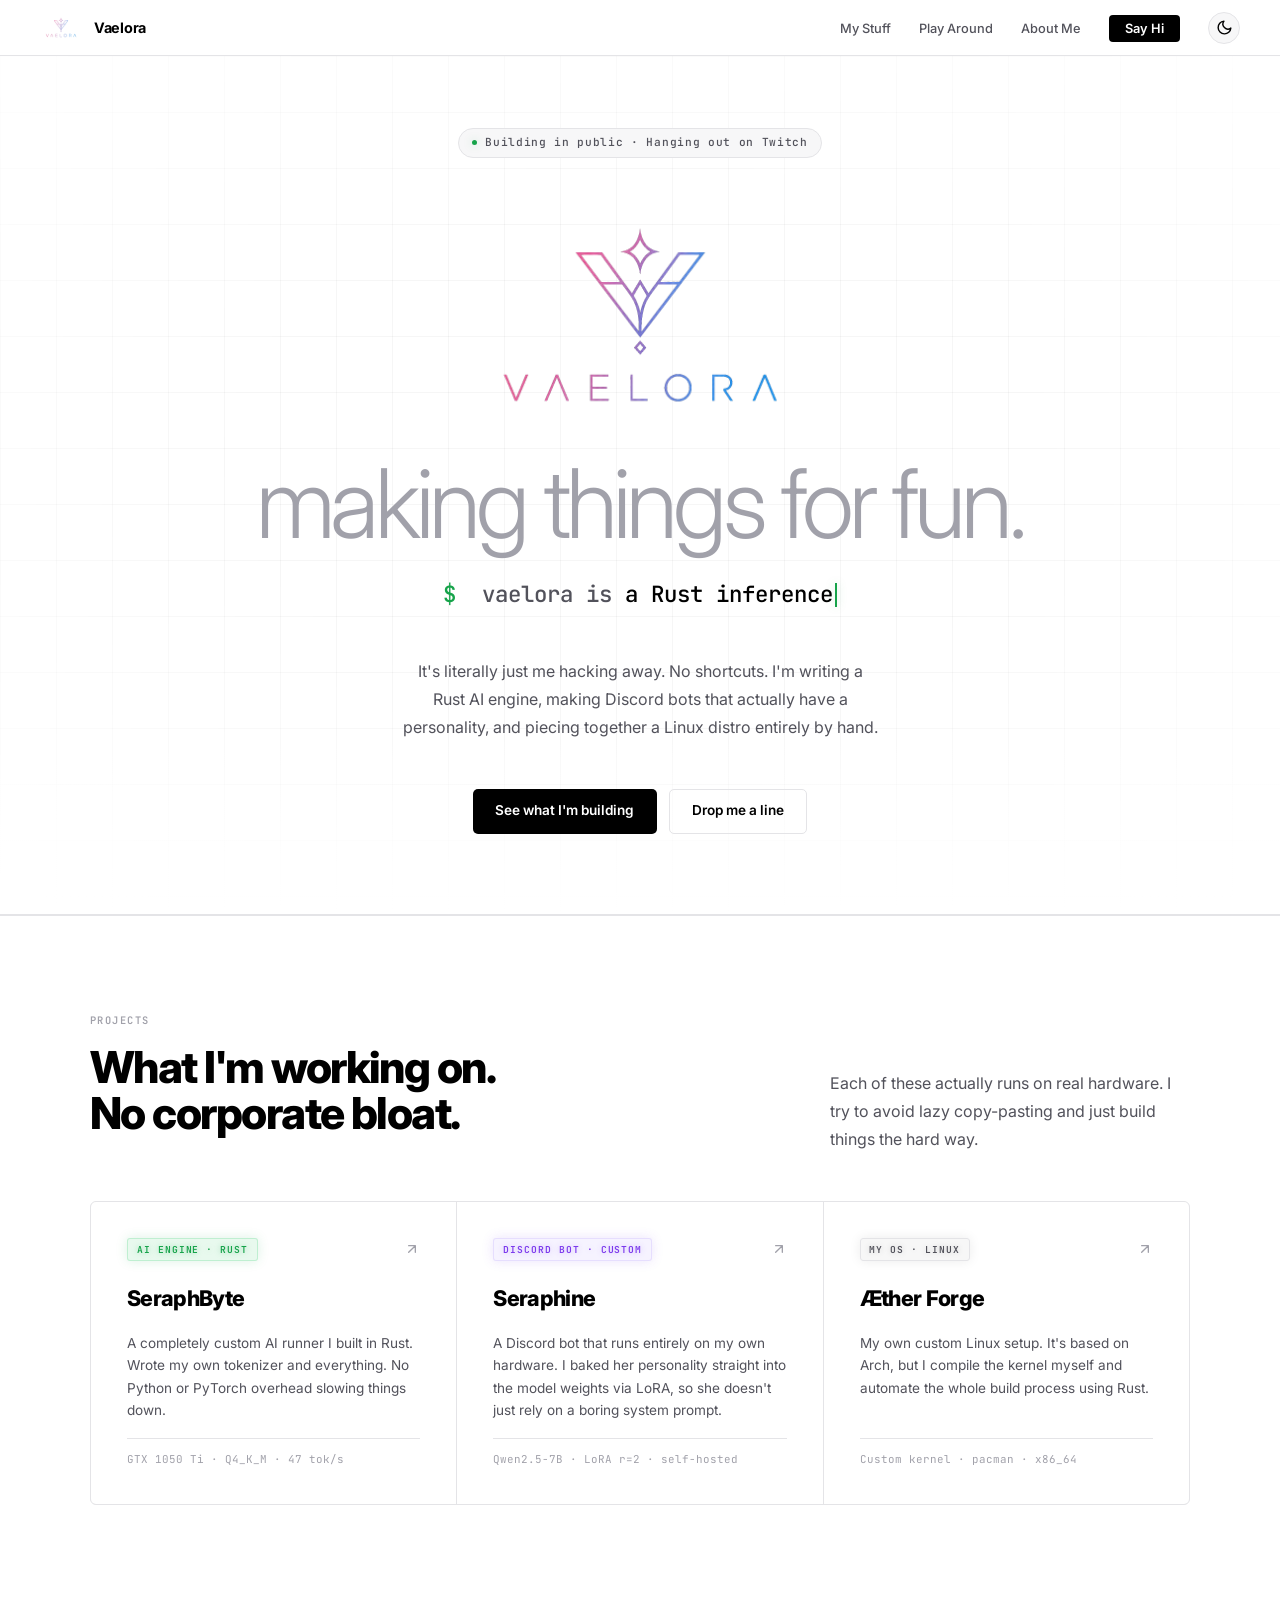
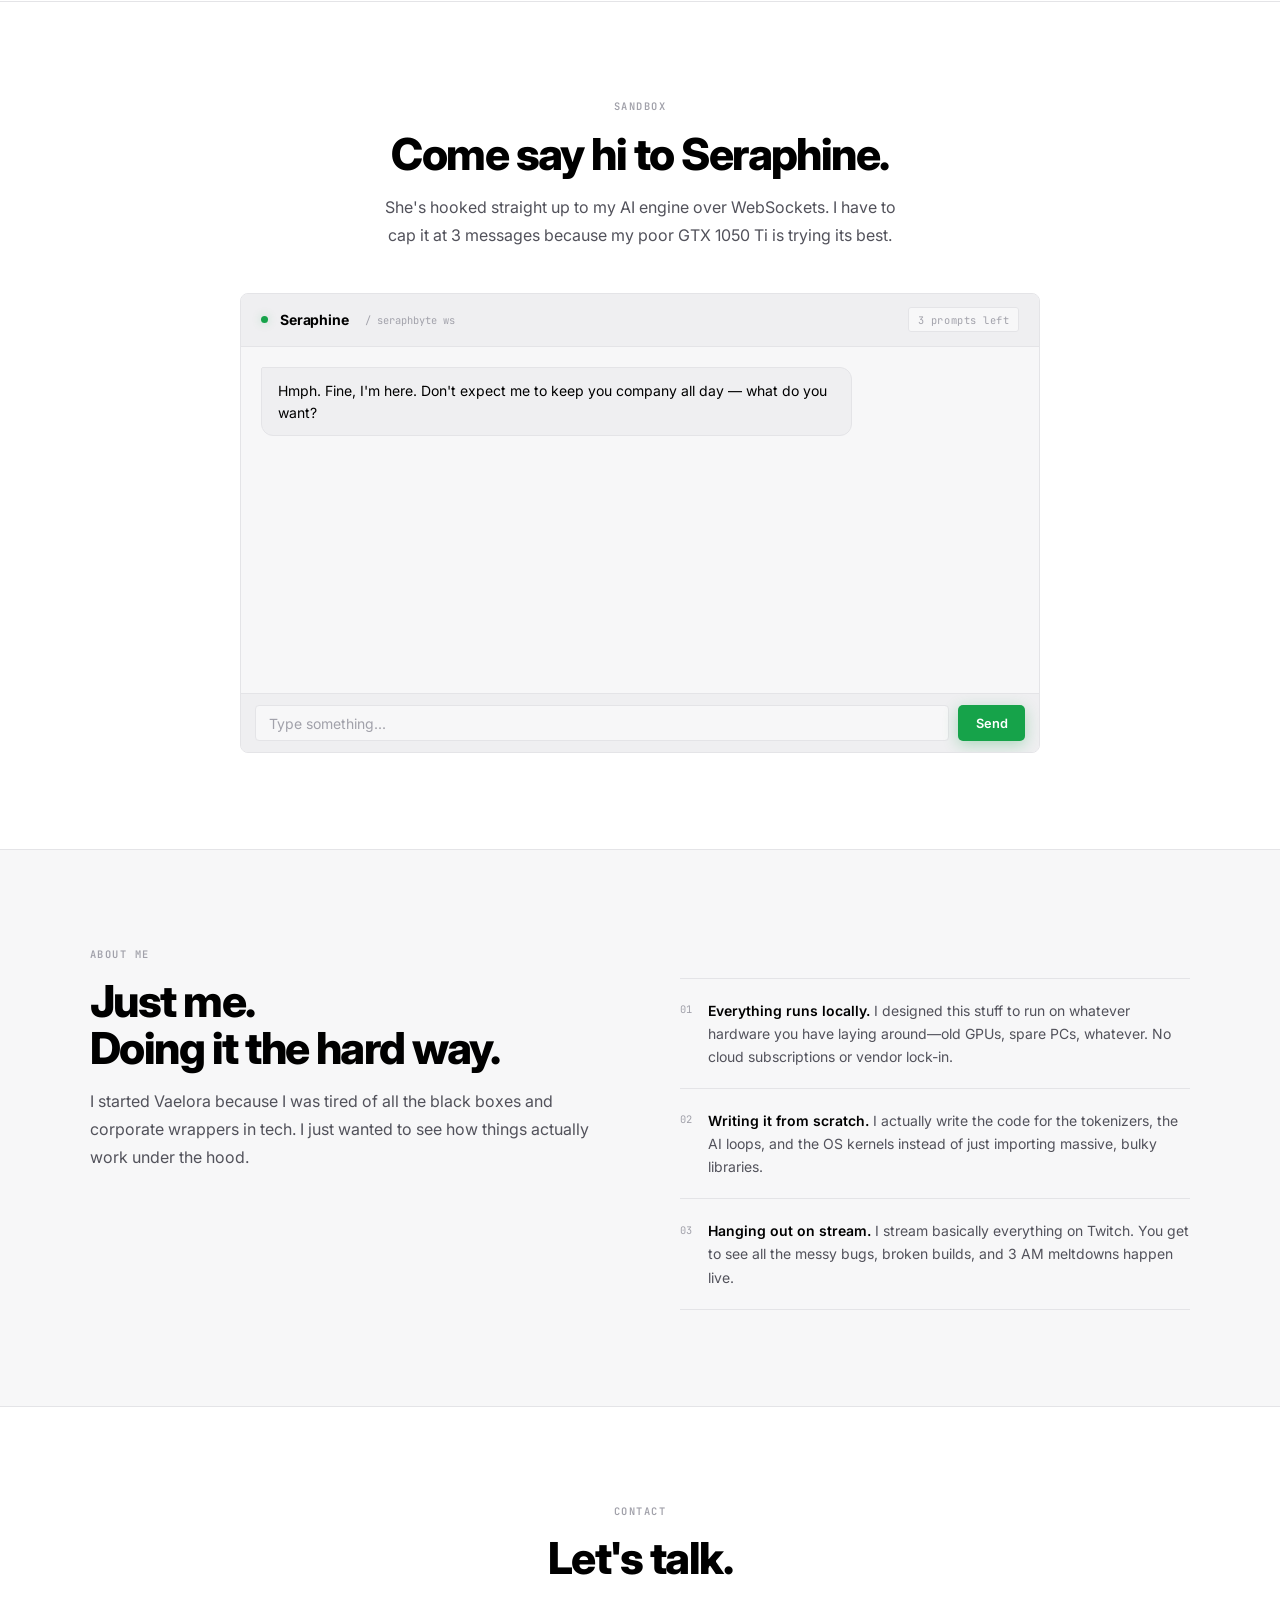
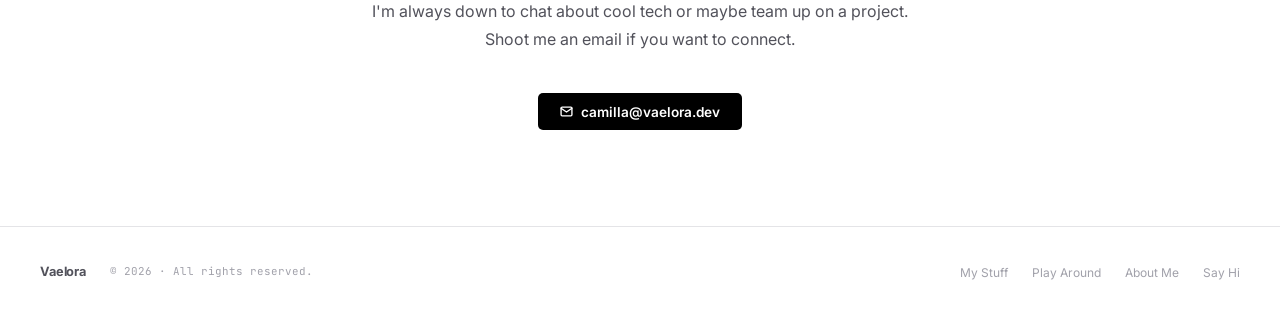
==== commit 2d66e16f: "uhhhh made it look nicer in a nutshell added glow" ====
--- a/index.html
+++ b/index.html
@@ -3,12 +3,13 @@
 <head>
   <meta charset="UTF-8" />
   <meta name="viewport" content="width=device-width, initial-scale=1.0" />
-  <meta name="description" content="Vaelora — Independent software lab. Custom LLM inference, personality-driven AI, and a Linux distro. Built from scratch in Rust.">
+  <meta name="description" content="Vaelora. Just me building stuff. Writing my own AI engine, making Discord bots, and putting together a Linux distro from scratch in Rust.">
   <meta name="author" content="Vaelora">
-  <title>Vaelora | Inference · Personality · Software</title>
+  <meta name="theme-color" content="#000000">
+  <title>Vaelora</title>
   <link rel="icon" type="image/png" href="/logo.png">
-  <meta property="og:title" content="Vaelora — Built from scratch.">
-  <meta property="og:description" content="One person. Custom Rust inference engine, a fine-tuned Discord bot, and a Linux distro.">
+  <meta property="og:title" content="Vaelora — Just me building stuff.">
+  <meta property="og:description" content="One person coding. Custom Rust AI engine, a fun Discord bot, a Linux distro, and whatever else I feel like making.">
   <meta property="og:type" content="website">
   <link rel="preconnect" href="https://fonts.googleapis.com" />
   <link rel="preconnect" href="https://fonts.gstatic.com" crossorigin />
@@ -26,10 +27,10 @@
       <span class="nav-wordmark">Vaelora</span>
     </a>
     <ul class="nav-links">
-      <li><a href="#products">Products</a></li>
-      <li><a href="#demo">Demo</a></li>
-      <li><a href="#studio">Studio</a></li>
-      <li><a href="#contact" class="nav-cta">Contact</a></li>
+      <li><a href="#products">My Stuff</a></li>
+      <li><a href="#demo">Play Around</a></li>
+      <li><a href="#studio">About Me</a></li>
+      <li><a href="#contact" class="nav-cta">Say Hi</a></li>
       <li>
         <button class="theme-toggle" id="theme-toggle" aria-label="Toggle theme">
           <svg class="sun-icon" viewBox="0 0 24 24" fill="none" stroke="currentColor" stroke-width="2" stroke-linecap="round" stroke-linejoin="round"><circle cx="12" cy="12" r="4"/><path d="M12 2v2M12 20v2M4.93 4.93l1.41 1.41M17.66 17.66l1.41 1.41M2 12h2M20 12h2M6.34 17.66l-1.41 1.41M19.07 4.93l-1.41 1.41"/></svg>
@@ -43,12 +44,12 @@
   <section class="hero">
     <div class="hero-kicker">
       <span class="hero-kicker-dot"></span>
-      Built in public · Streamed live
+      Building in public · Hanging out on Twitch
     </div>
 
     <h1 class="hero-title">
       <img src="/logo.png" alt="Vaelora" class="hero-logo" /><br/>
-      <span class="dim">builds things.</span>
+      <span class="dim">making things for fun.</span>
     </h1>
 
     <div class="hero-terminal">
@@ -59,12 +60,12 @@
     </div>
 
     <p class="hero-sub">
-      One person. No shortcuts. A custom Rust inference engine, a fine-tuned Discord bot, and a Linux distro — all built from scratch.
+      It's literally just me hacking away. No shortcuts. I'm writing a Rust AI engine, making Discord bots that actually have a personality, and piecing together a Linux distro entirely by hand.
     </p>
 
     <div class="hero-actions">
-      <a href="#products" class="btn btn-white">See the work</a>
-      <a href="#contact" class="btn btn-outline">Get in touch</a>
+      <a href="#products" class="btn btn-white">See what I'm building</a>
+      <a href="#contact" class="btn btn-outline">Drop me a line</a>
     </div>
   </section>
 
@@ -75,41 +76,41 @@
     <div class="section-inner">
       <div class="products-header reveal">
         <div>
-          <p class="section-eyebrow">Products</p>
-          <h2 class="section-title">Three projects.<br/>Zero frameworks.</h2>
-        </div>
-        <p class="section-sub" style="max-width: 36ch;">Each one ships to real hardware and does something you wouldn't normally see from a solo dev.</p>
+          <p class="section-eyebrow">Projects</p>
+          <h2 class="section-title">What I'm working on.<br/>No corporate bloat.</h2>
+        </div>
+        <p class="section-sub" style="max-width: 36ch;">Each of these actually runs on real hardware. I try to avoid lazy copy-pasting and just build things the hard way.</p>
       </div>
 
       <div class="products-grid">
 
         <a href="/seraphbyte" class="product-card reveal">
           <div class="product-card-top">
-            <span class="product-tag tag-green">Inference · Rust</span>
+            <span class="product-tag tag-green">AI Engine · Rust</span>
             <svg class="product-arrow" width="16" height="16" viewBox="0 0 24 24" fill="none" stroke="currentColor" stroke-width="2" stroke-linecap="round" stroke-linejoin="round"><path d="M7 17L17 7M17 7H7M17 7v10"/></svg>
           </div>
           <div class="product-name">SeraphByte</div>
-          <div class="product-desc">A bare-metal LLM inference engine written in Rust from scratch. Custom tokenizer, quantized weight loading, WebSocket streaming — no Python, no PyTorch, no abstractions.</div>
+          <div class="product-desc">A completely custom AI runner I built in Rust. Wrote my own tokenizer and everything. No Python or PyTorch overhead slowing things down.</div>
           <div class="product-meta">GTX 1050 Ti · Q4_K_M · 47 tok/s</div>
         </a>
 
         <a href="#demo" class="product-card reveal reveal-d1">
           <div class="product-card-top">
-            <span class="product-tag tag-violet">Discord Bot · Fine-tuned</span>
+            <span class="product-tag tag-violet">Discord Bot · Custom</span>
             <svg class="product-arrow" width="16" height="16" viewBox="0 0 24 24" fill="none" stroke="currentColor" stroke-width="2" stroke-linecap="round" stroke-linejoin="round"><path d="M7 17L17 7M17 7H7M17 7v10"/></svg>
           </div>
           <div class="product-name">Seraphine</div>
-          <div class="product-desc">A Discord agent running a locally fine-tuned LLM. Her personality is baked into the model weights via LoRA — not a system prompt. Served live by SeraphByte.</div>
+          <div class="product-desc">A Discord bot that runs entirely on my own hardware. I baked her personality straight into the model weights via LoRA, so she doesn't just rely on a boring system prompt.</div>
           <div class="product-meta">Qwen2.5-7B · LoRA r=2 · self-hosted</div>
         </a>
 
         <a href="/aether-forge" class="product-card reveal reveal-d2">
           <div class="product-card-top">
-            <span class="product-tag tag-white">Linux Distro · Rust</span>
+            <span class="product-tag tag-white">My OS · Linux</span>
             <svg class="product-arrow" width="16" height="16" viewBox="0 0 24 24" fill="none" stroke="currentColor" stroke-width="2" stroke-linecap="round" stroke-linejoin="round"><path d="M7 17L17 7M17 7H7M17 7v10"/></svg>
           </div>
           <div class="product-name">Æther Forge</div>
-          <div class="product-desc">A custom Linux distro for x86_64 workstations. Arch-style base, custom kernel from git, hybrid UEFI/BIOS boot, and a build system orchestrated entirely in Rust.</div>
+          <div class="product-desc">My own custom Linux setup. It's based on Arch, but I compile the kernel myself and automate the whole build process using Rust.</div>
           <div class="product-meta">Custom kernel · pacman · x86_64</div>
         </a>
 
@@ -121,9 +122,9 @@
   <section class="demo" id="demo">
     <div class="demo-inner">
       <div class="demo-header reveal">
-        <p class="section-eyebrow">Live demo</p>
-        <h2 class="section-title">Talk to Seraphine.</h2>
-        <p class="section-sub">Served live by SeraphByte over WebSocket. Limited to 3 prompts — the server's on a GTX 1050 Ti.</p>
+        <p class="section-eyebrow">Sandbox</p>
+        <h2 class="section-title">Come say hi to Seraphine.</h2>
+        <p class="section-sub">She's hooked straight up to my AI engine over WebSockets. I have to cap it at 3 messages because my poor GTX 1050 Ti is trying its best.</p>
       </div>
 
       <div class="chat-container reveal">
@@ -141,7 +142,7 @@
         </div>
 
         <form class="chat-input-row" id="chat-form">
-          <input type="text" id="chat-input" placeholder="Ask her something..." aria-label="Message Seraphine" autocomplete="off" required />
+          <input type="text" id="chat-input" placeholder="Type something..." aria-label="Message Seraphine" autocomplete="off" required />
           <button type="submit" class="btn btn-green" id="send-btn">Send</button>
         </form>
       </div>
@@ -152,23 +153,23 @@
   <section class="studio" id="studio">
     <div class="studio-inner">
       <div class="reveal">
-        <p class="section-eyebrow">About</p>
-        <h2 class="section-title">One person.<br/>No abstractions.</h2>
-        <p class="section-sub" style="margin-top: 1rem;">Vaelora is an independent software lab focused on stripping away the black boxes that make AI slow, opaque, and vendor-locked.</p>
+        <p class="section-eyebrow">About Me</p>
+        <h2 class="section-title">Just me.<br/>Doing it the hard way.</h2>
+        <p class="section-sub" style="margin-top: 1rem;">I started Vaelora because I was tired of all the black boxes and corporate wrappers in tech. I just wanted to see how things actually work under the hood.</p>
       </div>
 
       <div class="studio-pillars reveal reveal-d1">
         <div class="studio-pillar">
           <span class="pillar-num">01</span>
-          <p class="pillar-body"><strong>Self-hosted end to end.</strong> Engineered to run on consumer hardware — GTX 10-series, Raspberry Pi, home servers. Zero cloud, zero vendor lock-in.</p>
+          <p class="pillar-body"><strong>Everything runs locally.</strong> I designed this stuff to run on whatever hardware you have laying around—old GPUs, spare PCs, whatever. No cloud subscriptions or vendor lock-in.</p>
         </div>
         <div class="studio-pillar">
           <span class="pillar-num">02</span>
-          <p class="pillar-body"><strong>Built from the ground up.</strong> The tokenizer, inference engine, fine-tuning pipeline, and Linux distro are all written from scratch. No framework hiding the hot path.</p>
+          <p class="pillar-body"><strong>Writing it from scratch.</strong> I actually write the code for the tokenizers, the AI loops, and the OS kernels instead of just importing massive, bulky libraries.</p>
         </div>
         <div class="studio-pillar">
           <span class="pillar-num">03</span>
-          <p class="pillar-body"><strong>Transparent by default.</strong> Development is streamed live on Twitch. Every bug, every refactor, every late-night LoRA run — in public.</p>
+          <p class="pillar-body"><strong>Hanging out on stream.</strong> I stream basically everything on Twitch. You get to see all the messy bugs, broken builds, and 3 AM meltdowns happen live.</p>
         </div>
       </div>
     </div>
@@ -178,8 +179,8 @@
   <section class="contact" id="contact">
     <div class="contact-inner reveal">
       <p class="section-eyebrow">Contact</p>
-      <h2 class="section-title">Let's make something worth keeping.</h2>
-      <p class="section-sub">A small number of collaborations per year. If the work sounds like a fit, say hello.</p>
+      <h2 class="section-title">Let's talk.</h2>
+      <p class="section-sub">I'm always down to chat about cool tech or maybe team up on a project. Shoot me an email if you want to connect.</p>
       <div class="contact-actions">
         <button class="btn btn-white" id="copy-email-btn" data-email="camilla@vaelora.dev">
           <svg width="13" height="13" viewBox="0 0 24 24" fill="none" stroke="currentColor" stroke-width="2.5" stroke-linecap="round" stroke-linejoin="round"><path d="M4 4h16c1.1 0 2 .9 2 2v12c0 1.1-.9 2-2 2H4c-1.1 0-2-.9-2-2V6c0-1.1.9-2 2-2z"/><polyline points="22,6 12,13 2,6"/></svg>
@@ -196,10 +197,10 @@
       <span class="footer-copy">© 2026 · All rights reserved.</span>
     </div>
     <ul class="footer-links">
-      <li><a href="#products">Products</a></li>
-      <li><a href="#demo">Demo</a></li>
-      <li><a href="#studio">Studio</a></li>
-      <li><a href="#contact">Contact</a></li>
+      <li><a href="#products">My Stuff</a></li>
+      <li><a href="#demo">Play Around</a></li>
+      <li><a href="#studio">About Me</a></li>
+      <li><a href="#contact">Say Hi</a></li>
     </ul>
   </footer>
 
@@ -210,7 +211,7 @@
       'a Rust inference engine.',
       'a fine-tuned Discord bot.',
       'a custom Linux distro.',
-      'one person, no shortcuts.',
+      'just me hacking away.',
     ];
     let pi = 0, ci = 0, deleting = false;
     const typedEl = document.getElementById('typed-text');
--- a/darkmode.css
+++ b/darkmode.css
@@ -285,6 +285,53 @@
   border-top: 1px solid var(--border);
 }
 
+/* ── Neon Glow Effects (Dark Mode) ───────────────────────── */
+
+/* Terminal accents (removed glow from dollar sign prefix) */
+.terminal-cursor,
+.hero-kicker-dot,
+.chat-status {
+  text-shadow: 0 0 10px rgba(34, 197, 94, 0.6);
+  box-shadow: 0 0 12px rgba(34, 197, 94, 0.4);
+}
+
+.btn-green {
+  box-shadow: 0 0 18px rgba(34, 197, 94, 0.35);
+}
+.btn-green:hover {
+  box-shadow: 0 0 25px rgba(34, 197, 94, 0.6);
+}
+
+/* All product tags glowing */
+.tag-green {
+  text-shadow: 0 0 8px rgba(34, 197, 94, 0.6);
+  box-shadow: 0 0 15px rgba(34, 197, 94, 0.25);
+}
+
+.tag-violet {
+  text-shadow: 0 0 8px rgba(167, 139, 250, 0.6);
+  box-shadow: 0 0 15px rgba(167, 139, 250, 0.25);
+}
+
+.tag-white {
+  text-shadow: 0 0 8px rgba(250, 250, 250, 0.4);
+  box-shadow: 0 0 15px rgba(250, 250, 250, 0.15);
+}
+
+.msg-user .msg-bubble {
+  box-shadow: 0 0 20px rgba(167, 139, 250, 0.3);
+}
+
+/* Main buttons glow */
+.btn-white:hover {
+  box-shadow: 0 0 20px rgba(250, 250, 250, 0.3);
+}
+
+/* Product cards ambient hover glow */
+.product-card:hover {
+  background: var(--surface);
+  box-shadow: 0 0 35px rgba(167, 139, 250, 0.12), inset 0 0 15px rgba(255, 255, 255, 0.03);
+}
 /* ── Demo ────────────────────────────────────────────────── */
 .demo { border-top: 1px solid var(--border); }
 
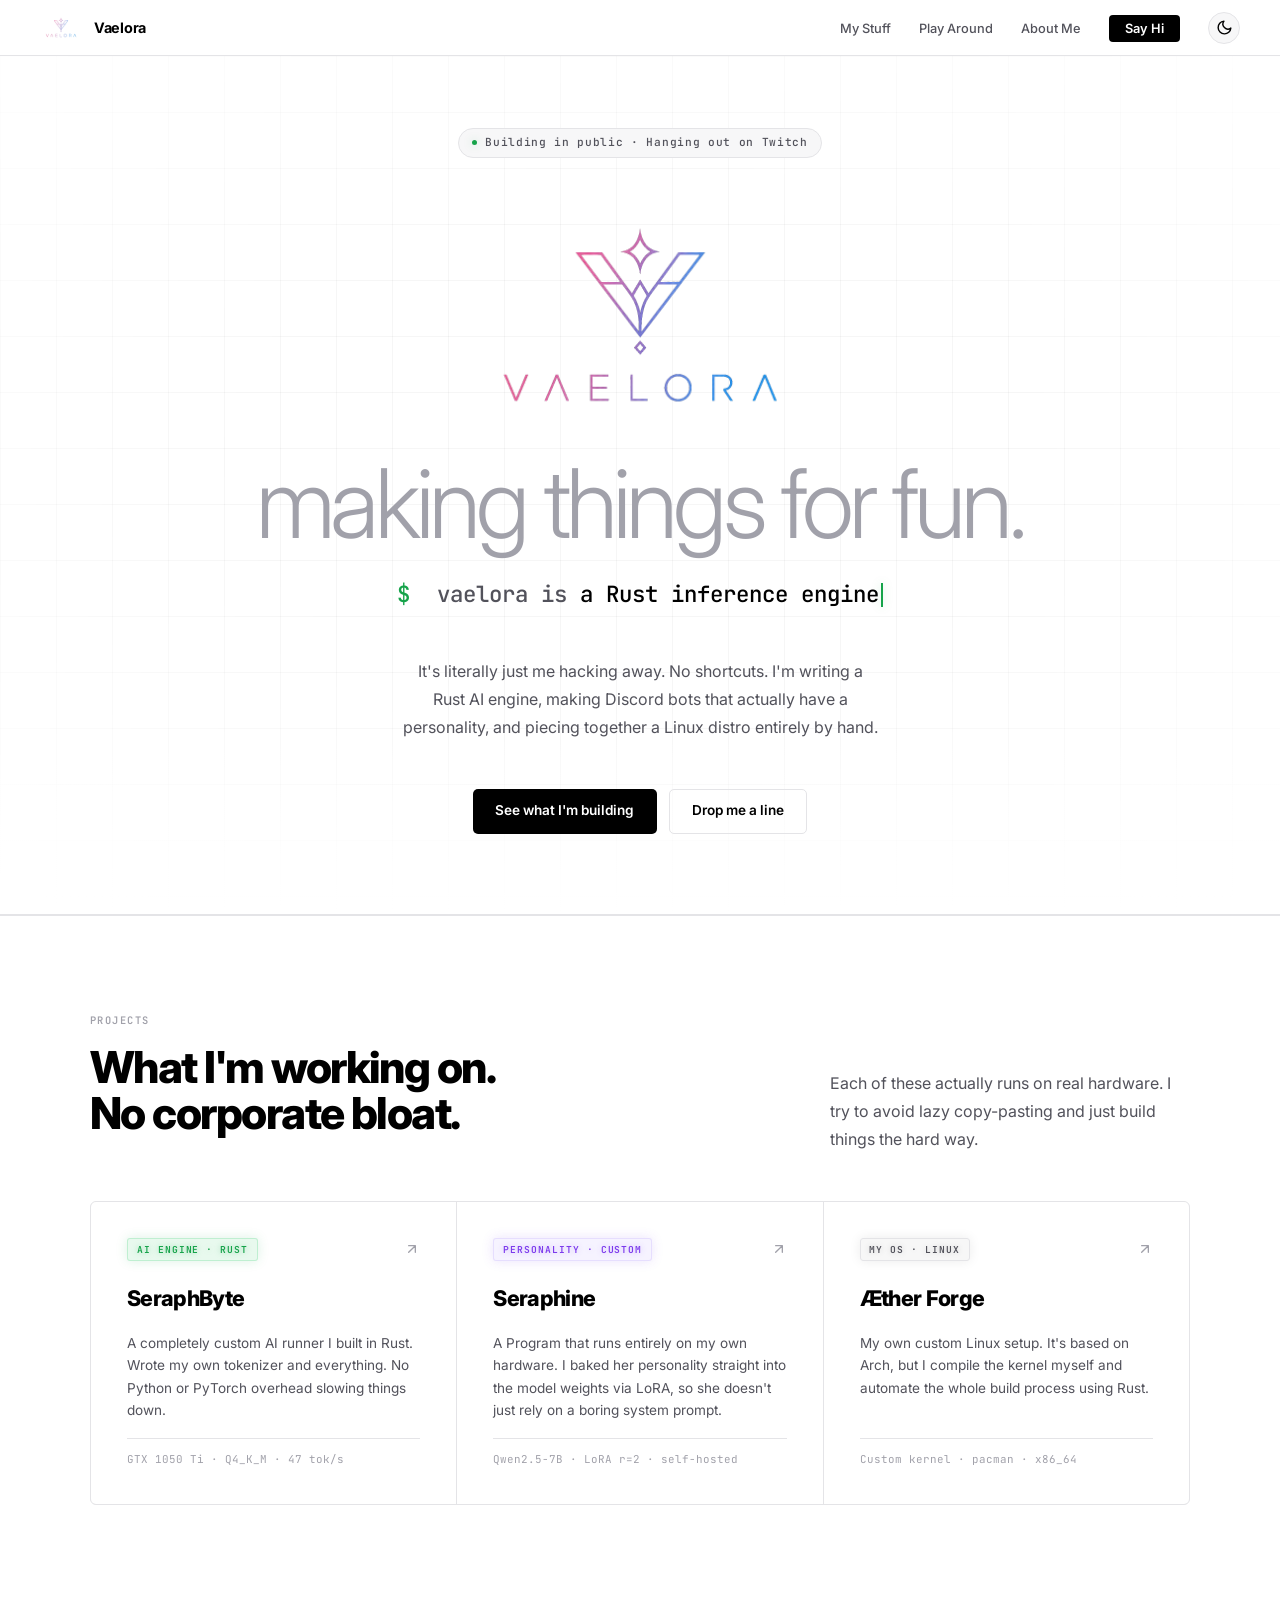
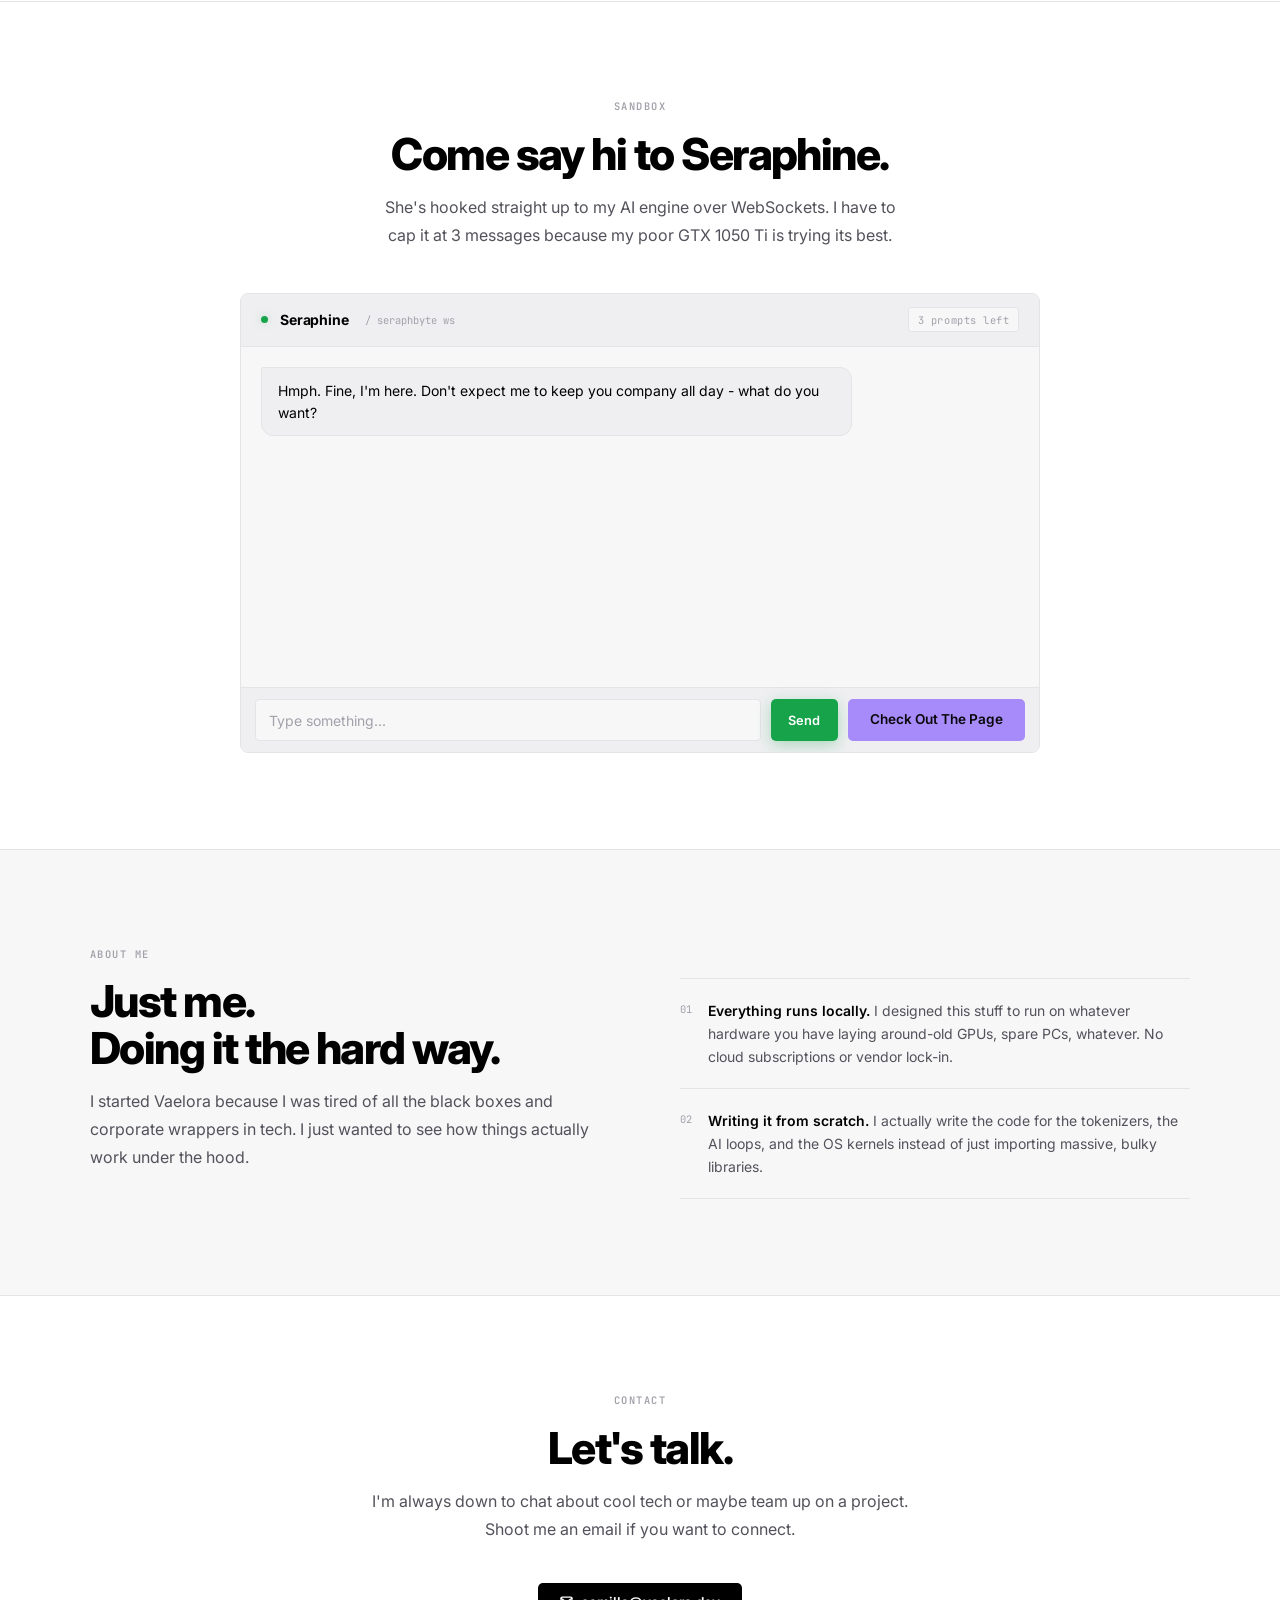
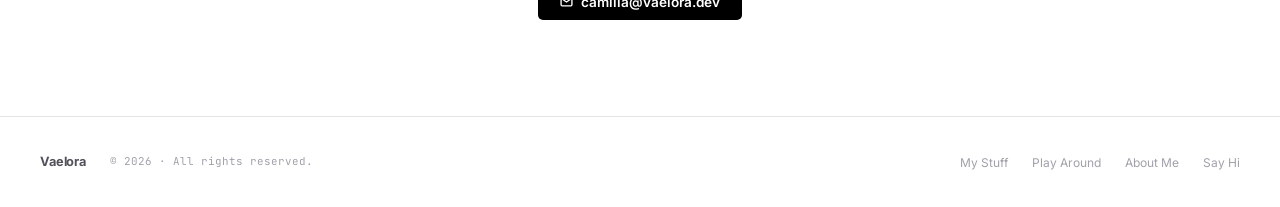
==== commit da135fa9: "HUGE refactor" ====
--- a/index.html
+++ b/index.html
@@ -8,7 +8,7 @@
   <meta name="theme-color" content="#000000">
   <title>Vaelora</title>
   <link rel="icon" type="image/png" href="/logo.png">
-  <meta property="og:title" content="Vaelora — Just me building stuff.">
+  <meta property="og:title" content="Vaelora - Just me building stuff.">
   <meta property="og:description" content="One person coding. Custom Rust AI engine, a fun Discord bot, a Linux distro, and whatever else I feel like making.">
   <meta property="og:type" content="website">
   <link rel="preconnect" href="https://fonts.googleapis.com" />
@@ -96,11 +96,11 @@
 
         <a href="#demo" class="product-card reveal reveal-d1">
           <div class="product-card-top">
-            <span class="product-tag tag-violet">Discord Bot · Custom</span>
+            <span class="product-tag tag-violet">personality · Custom</span>
             <svg class="product-arrow" width="16" height="16" viewBox="0 0 24 24" fill="none" stroke="currentColor" stroke-width="2" stroke-linecap="round" stroke-linejoin="round"><path d="M7 17L17 7M17 7H7M17 7v10"/></svg>
           </div>
           <div class="product-name">Seraphine</div>
-          <div class="product-desc">A Discord bot that runs entirely on my own hardware. I baked her personality straight into the model weights via LoRA, so she doesn't just rely on a boring system prompt.</div>
+          <div class="product-desc">A Program that runs entirely on my own hardware. I baked her personality straight into the model weights via LoRA, so she doesn't just rely on a boring system prompt.</div>
           <div class="product-meta">Qwen2.5-7B · LoRA r=2 · self-hosted</div>
         </a>
 
@@ -113,7 +113,6 @@
           <div class="product-desc">My own custom Linux setup. It's based on Arch, but I compile the kernel myself and automate the whole build process using Rust.</div>
           <div class="product-meta">Custom kernel · pacman · x86_64</div>
         </a>
-
       </div>
     </div>
   </section>
@@ -137,13 +136,14 @@
 
         <div class="chat-messages" id="chat-messages">
           <div class="msg msg-bot">
-            <div class="msg-bubble">Hmph. Fine, I'm here. Don't expect me to keep you company all day — what do you want?</div>
+            <div class="msg-bubble">Hmph. Fine, I'm here. Don't expect me to keep you company all day - what do you want?</div>
           </div>
         </div>
 
         <form class="chat-input-row" id="chat-form">
           <input type="text" id="chat-input" placeholder="Type something..." aria-label="Message Seraphine" autocomplete="off" required />
           <button type="submit" class="btn btn-green" id="send-btn">Send</button>
+          <a href="/seraphine" class="btn" style="background: #A78BFA; color: #09090B; text-decoration: none;">Check Out The Page</a>
         </form>
       </div>
     </div>
@@ -161,15 +161,11 @@
       <div class="studio-pillars reveal reveal-d1">
         <div class="studio-pillar">
           <span class="pillar-num">01</span>
-          <p class="pillar-body"><strong>Everything runs locally.</strong> I designed this stuff to run on whatever hardware you have laying around—old GPUs, spare PCs, whatever. No cloud subscriptions or vendor lock-in.</p>
+          <p class="pillar-body"><strong>Everything runs locally.</strong> I designed this stuff to run on whatever hardware you have laying around-old GPUs, spare PCs, whatever. No cloud subscriptions or vendor lock-in.</p>
         </div>
         <div class="studio-pillar">
           <span class="pillar-num">02</span>
           <p class="pillar-body"><strong>Writing it from scratch.</strong> I actually write the code for the tokenizers, the AI loops, and the OS kernels instead of just importing massive, bulky libraries.</p>
-        </div>
-        <div class="studio-pillar">
-          <span class="pillar-num">03</span>
-          <p class="pillar-body"><strong>Hanging out on stream.</strong> I stream basically everything on Twitch. You get to see all the messy bugs, broken builds, and 3 AM meltdowns happen live.</p>
         </div>
       </div>
     </div>
--- a/darkmode.css
+++ b/darkmode.css
@@ -285,8 +285,6 @@
   border-top: 1px solid var(--border);
 }
 
-/* ── Neon Glow Effects (Dark Mode) ───────────────────────── */
-
 /* Terminal accents (removed glow from dollar sign prefix) */
 .terminal-cursor,
 .hero-kicker-dot,
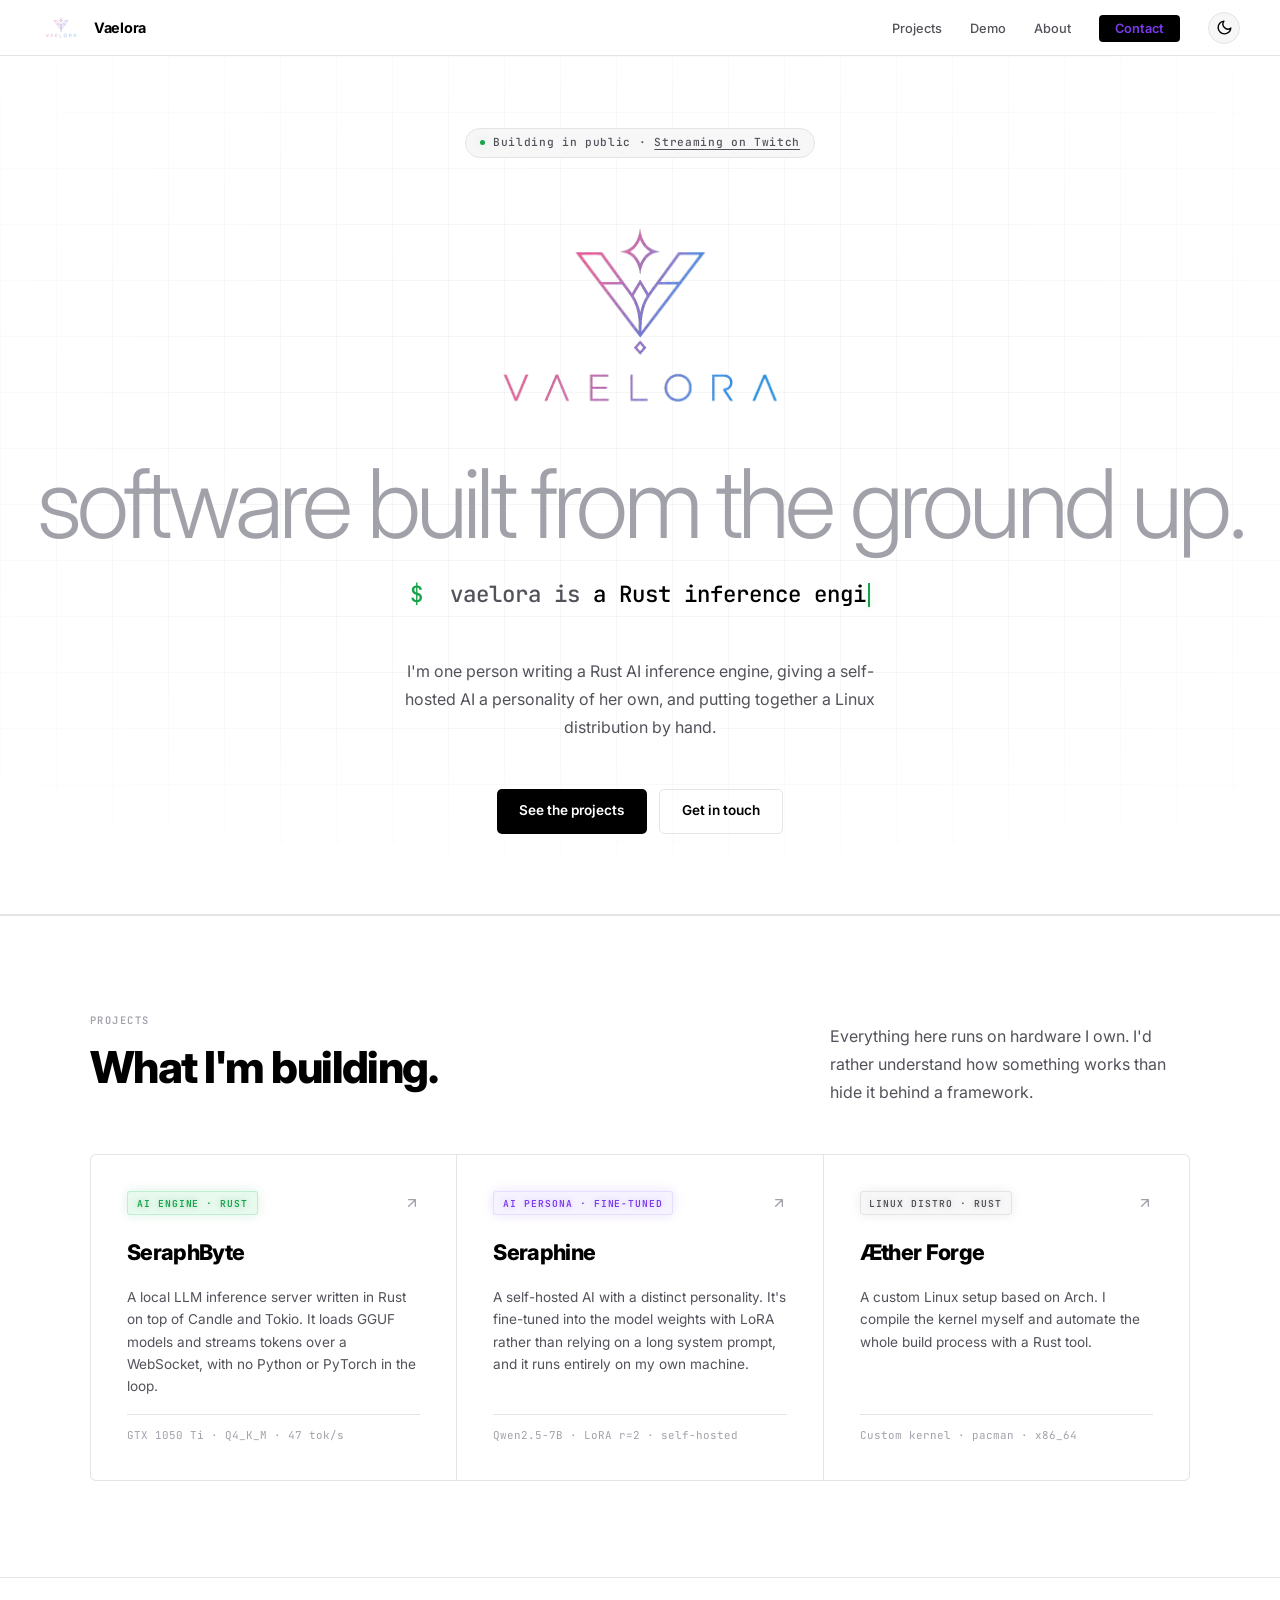
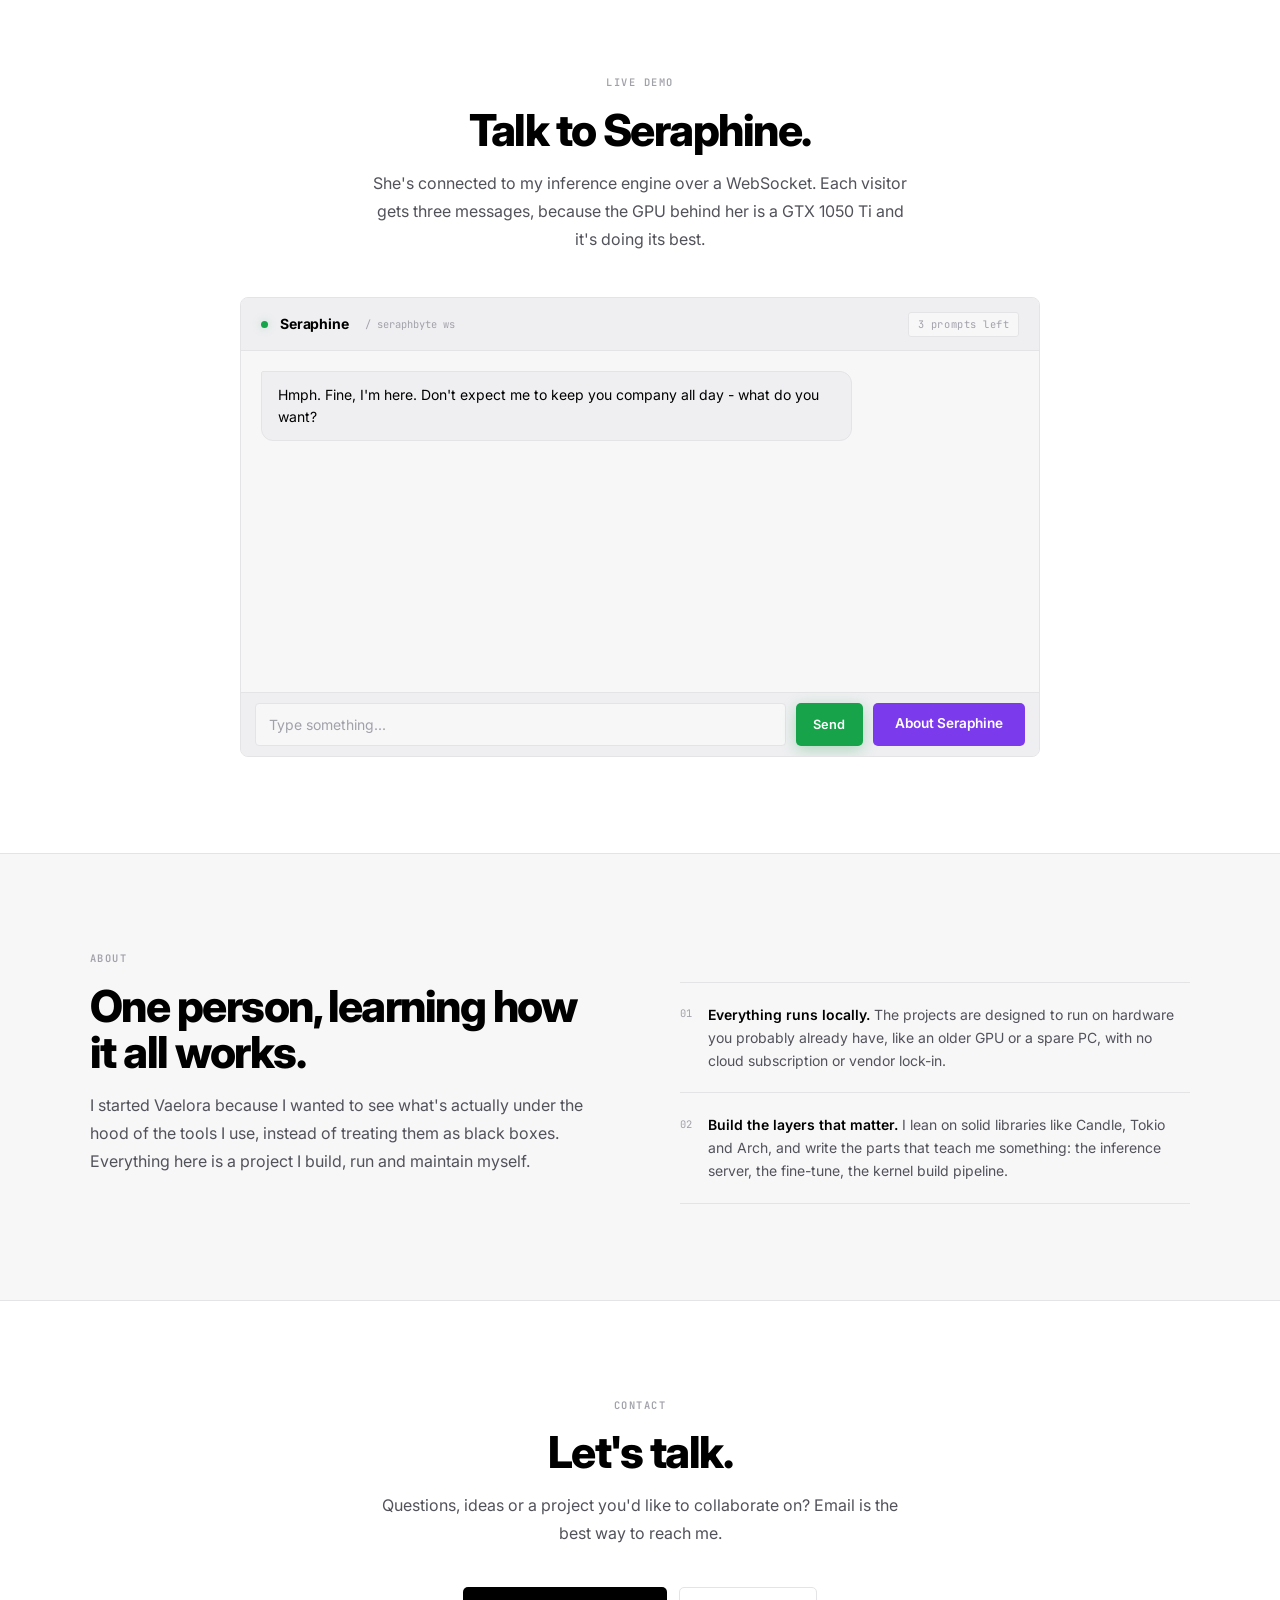
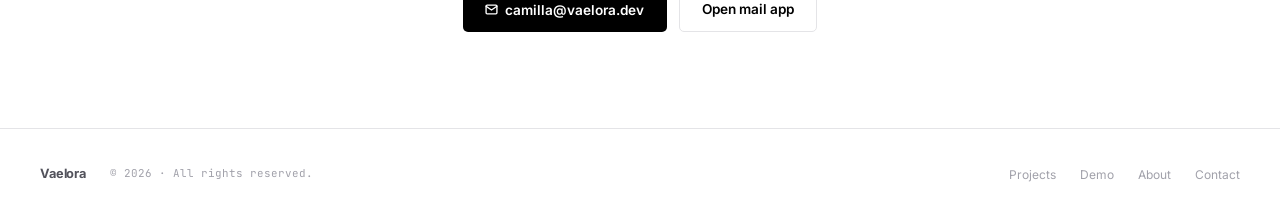
==== commit 0e74a0b4: "it's been to long i can't remember what this adds" ====
--- a/index.html
+++ b/index.html
@@ -3,238 +3,222 @@
 <head>
   <meta charset="UTF-8" />
   <meta name="viewport" content="width=device-width, initial-scale=1.0" />
-  <meta name="description" content="Vaelora. Just me building stuff. Writing my own AI engine, making Discord bots, and putting together a Linux distro from scratch in Rust.">
+  <meta name="description" content="Vaelora is an independent software project: a Rust AI inference engine, a self-hosted AI persona, and a custom Arch-based Linux distribution.">
   <meta name="author" content="Vaelora">
-  <meta name="theme-color" content="#000000">
+  <meta name="theme-color" content="#09090B">
   <title>Vaelora</title>
   <link rel="icon" type="image/png" href="/logo.png">
-  <meta property="og:title" content="Vaelora - Just me building stuff.">
-  <meta property="og:description" content="One person coding. Custom Rust AI engine, a fun Discord bot, a Linux distro, and whatever else I feel like making.">
+  <meta property="og:title" content="Vaelora - Independent software, built from the ground up">
+  <meta property="og:description" content="A Rust AI inference engine, a self-hosted AI persona, and a custom Linux distribution, built by one person.">
   <meta property="og:type" content="website">
   <link rel="preconnect" href="https://fonts.googleapis.com" />
   <link rel="preconnect" href="https://fonts.gstatic.com" crossorigin />
   <link href="https://fonts.googleapis.com/css2?family=Inter:ital,wght@0,300;0,400;0,500;0,600;0,700;0,800;0,900;1,400&family=JetBrains+Mono:wght@400;500;600&display=swap" rel="stylesheet" />
 
   <link rel="stylesheet" id="theme-link" href="/darkmode.css" />
-
+  <script>
+    // Pick the saved or system theme before first paint so there is no flash.
+    (function () {
+      try {
+        var t = localStorage.getItem('theme');
+        if (t !== 'light' && t !== 'dark') t = matchMedia('(prefers-color-scheme: dark)').matches ? 'dark' : 'light';
+        document.getElementById('theme-link').setAttribute('href', '/' + t + 'mode.css');
+      } catch (e) {}
+    })();
+  </script>
+  <link rel="stylesheet" href="/components.css" />
 </head>
 <body>
+  <a href="#products" class="skip-link">Skip to content</a>
 
   <!-- Nav -->
-  <nav>
-    <a href="#" class="nav-brand">
-      <img src="/logo.png" alt="Vaelora" class="nav-logo" />
+  <nav id="site-nav">
+    <a href="/" class="nav-brand">
+      <img src="/logo.png" alt="" class="nav-logo" />
       <span class="nav-wordmark">Vaelora</span>
     </a>
-    <ul class="nav-links">
-      <li><a href="#products">My Stuff</a></li>
-      <li><a href="#demo">Play Around</a></li>
-      <li><a href="#studio">About Me</a></li>
-      <li><a href="#contact" class="nav-cta">Say Hi</a></li>
-      <li>
-        <button class="theme-toggle" id="theme-toggle" aria-label="Toggle theme">
-          <svg class="sun-icon" viewBox="0 0 24 24" fill="none" stroke="currentColor" stroke-width="2" stroke-linecap="round" stroke-linejoin="round"><circle cx="12" cy="12" r="4"/><path d="M12 2v2M12 20v2M4.93 4.93l1.41 1.41M17.66 17.66l1.41 1.41M2 12h2M20 12h2M6.34 17.66l-1.41 1.41M19.07 4.93l-1.41 1.41"/></svg>
-          <svg class="moon-icon" viewBox="0 0 24 24" fill="none" stroke="currentColor" stroke-width="2" stroke-linecap="round" stroke-linejoin="round"><path d="M21 12.79A9 9 0 1 1 11.21 3 7 7 0 0 0 21 12.79z"/></svg>
+    <div class="nav-right">
+      <ul class="nav-links" id="nav-links">
+        <li><a href="#products">Projects</a></li>
+        <li><a href="#demo">Demo</a></li>
+        <li><a href="#studio">About</a></li>
+        <li><a href="#contact" class="nav-cta">Contact</a></li>
+      </ul>
+      <div class="nav-actions">
+        <button class="theme-toggle" id="theme-toggle" type="button" aria-label="Toggle light and dark theme">
+          <svg class="sun-icon" viewBox="0 0 24 24" fill="none" stroke="currentColor" stroke-width="2" stroke-linecap="round" stroke-linejoin="round" aria-hidden="true"><circle cx="12" cy="12" r="4"/><path d="M12 2v2M12 20v2M4.93 4.93l1.41 1.41M17.66 17.66l1.41 1.41M2 12h2M20 12h2M6.34 17.66l-1.41 1.41M19.07 4.93l-1.41 1.41"/></svg>
+          <svg class="moon-icon" viewBox="0 0 24 24" fill="none" stroke="currentColor" stroke-width="2" stroke-linecap="round" stroke-linejoin="round" aria-hidden="true"><path d="M21 12.79A9 9 0 1 1 11.21 3 7 7 0 0 0 21 12.79z"/></svg>
         </button>
-      </li>
-    </ul>
+        <button class="nav-toggle" id="nav-toggle" type="button" aria-label="Open menu" aria-expanded="false" aria-controls="nav-links">
+          <svg viewBox="0 0 24 24" fill="none" stroke="currentColor" stroke-width="2" stroke-linecap="round" aria-hidden="true"><path d="M4 7h16M4 12h16M4 17h16"/></svg>
+        </button>
+      </div>
+    </div>
   </nav>
 
-  <!-- Hero -->
-  <section class="hero">
-    <div class="hero-kicker">
-      <span class="hero-kicker-dot"></span>
-      Building in public · Hanging out on Twitch
-    </div>
-
-    <h1 class="hero-title">
-      <img src="/logo.png" alt="Vaelora" class="hero-logo" /><br/>
-      <span class="dim">making things for fun.</span>
-    </h1>
-
-    <div class="hero-terminal">
-      <span class="terminal-prefix">$&nbsp;</span>
-      <span class="terminal-static">vaelora&nbsp;is&nbsp;</span>
-      <span class="terminal-typed" id="typed-text"></span>
-      <span class="terminal-cursor"></span>
-    </div>
-
-    <p class="hero-sub">
-      It's literally just me hacking away. No shortcuts. I'm writing a Rust AI engine, making Discord bots that actually have a personality, and piecing together a Linux distro entirely by hand.
-    </p>
-
-    <div class="hero-actions">
-      <a href="#products" class="btn btn-white">See what I'm building</a>
-      <a href="#contact" class="btn btn-outline">Drop me a line</a>
-    </div>
-  </section>
-
-  <div class="divider"></div>
-
-  <!-- Products -->
-  <section class="products" id="products">
-    <div class="section-inner">
-      <div class="products-header reveal">
-        <div>
-          <p class="section-eyebrow">Projects</p>
-          <h2 class="section-title">What I'm working on.<br/>No corporate bloat.</h2>
-        </div>
-        <p class="section-sub" style="max-width: 36ch;">Each of these actually runs on real hardware. I try to avoid lazy copy-pasting and just build things the hard way.</p>
-      </div>
-
-      <div class="products-grid">
-
-        <a href="/seraphbyte" class="product-card reveal">
-          <div class="product-card-top">
-            <span class="product-tag tag-green">AI Engine · Rust</span>
-            <svg class="product-arrow" width="16" height="16" viewBox="0 0 24 24" fill="none" stroke="currentColor" stroke-width="2" stroke-linecap="round" stroke-linejoin="round"><path d="M7 17L17 7M17 7H7M17 7v10"/></svg>
-          </div>
-          <div class="product-name">SeraphByte</div>
-          <div class="product-desc">A completely custom AI runner I built in Rust. Wrote my own tokenizer and everything. No Python or PyTorch overhead slowing things down.</div>
-          <div class="product-meta">GTX 1050 Ti · Q4_K_M · 47 tok/s</div>
-        </a>
-
-        <a href="#demo" class="product-card reveal reveal-d1">
-          <div class="product-card-top">
-            <span class="product-tag tag-violet">personality · Custom</span>
-            <svg class="product-arrow" width="16" height="16" viewBox="0 0 24 24" fill="none" stroke="currentColor" stroke-width="2" stroke-linecap="round" stroke-linejoin="round"><path d="M7 17L17 7M17 7H7M17 7v10"/></svg>
-          </div>
-          <div class="product-name">Seraphine</div>
-          <div class="product-desc">A Program that runs entirely on my own hardware. I baked her personality straight into the model weights via LoRA, so she doesn't just rely on a boring system prompt.</div>
-          <div class="product-meta">Qwen2.5-7B · LoRA r=2 · self-hosted</div>
-        </a>
-
-        <a href="/aether-forge" class="product-card reveal reveal-d2">
-          <div class="product-card-top">
-            <span class="product-tag tag-white">My OS · Linux</span>
-            <svg class="product-arrow" width="16" height="16" viewBox="0 0 24 24" fill="none" stroke="currentColor" stroke-width="2" stroke-linecap="round" stroke-linejoin="round"><path d="M7 17L17 7M17 7H7M17 7v10"/></svg>
-          </div>
-          <div class="product-name">Æther Forge</div>
-          <div class="product-desc">My own custom Linux setup. It's based on Arch, but I compile the kernel myself and automate the whole build process using Rust.</div>
-          <div class="product-meta">Custom kernel · pacman · x86_64</div>
-        </a>
-      </div>
-    </div>
-  </section>
-
-  <!-- Demo -->
-  <section class="demo" id="demo">
-    <div class="demo-inner">
-      <div class="demo-header reveal">
-        <p class="section-eyebrow">Sandbox</p>
-        <h2 class="section-title">Come say hi to Seraphine.</h2>
-        <p class="section-sub">She's hooked straight up to my AI engine over WebSockets. I have to cap it at 3 messages because my poor GTX 1050 Ti is trying its best.</p>
-      </div>
-
-      <div class="chat-container reveal">
-        <div class="chat-top">
-          <div class="chat-status"></div>
-          <span class="chat-name">Seraphine</span>
-          <span class="chat-subtitle">/ seraphbyte ws</span>
-          <span class="chat-counter" id="prompt-counter">3 prompts left</span>
-        </div>
-
-        <div class="chat-messages" id="chat-messages">
-          <div class="msg msg-bot">
-            <div class="msg-bubble">Hmph. Fine, I'm here. Don't expect me to keep you company all day - what do you want?</div>
-          </div>
-        </div>
-
-        <form class="chat-input-row" id="chat-form">
-          <input type="text" id="chat-input" placeholder="Type something..." aria-label="Message Seraphine" autocomplete="off" required />
-          <button type="submit" class="btn btn-green" id="send-btn">Send</button>
-          <a href="/seraphine" class="btn" style="background: #A78BFA; color: #09090B; text-decoration: none;">Check Out The Page</a>
-        </form>
-      </div>
-    </div>
-  </section>
-
-  <!-- Studio -->
-  <section class="studio" id="studio">
-    <div class="studio-inner">
-      <div class="reveal">
-        <p class="section-eyebrow">About Me</p>
-        <h2 class="section-title">Just me.<br/>Doing it the hard way.</h2>
-        <p class="section-sub" style="margin-top: 1rem;">I started Vaelora because I was tired of all the black boxes and corporate wrappers in tech. I just wanted to see how things actually work under the hood.</p>
-      </div>
-
-      <div class="studio-pillars reveal reveal-d1">
-        <div class="studio-pillar">
-          <span class="pillar-num">01</span>
-          <p class="pillar-body"><strong>Everything runs locally.</strong> I designed this stuff to run on whatever hardware you have laying around-old GPUs, spare PCs, whatever. No cloud subscriptions or vendor lock-in.</p>
-        </div>
-        <div class="studio-pillar">
-          <span class="pillar-num">02</span>
-          <p class="pillar-body"><strong>Writing it from scratch.</strong> I actually write the code for the tokenizers, the AI loops, and the OS kernels instead of just importing massive, bulky libraries.</p>
-        </div>
-      </div>
-    </div>
-  </section>
-
-  <!-- Contact -->
-  <section class="contact" id="contact">
-    <div class="contact-inner reveal">
-      <p class="section-eyebrow">Contact</p>
-      <h2 class="section-title">Let's talk.</h2>
-      <p class="section-sub">I'm always down to chat about cool tech or maybe team up on a project. Shoot me an email if you want to connect.</p>
-      <div class="contact-actions">
-        <button class="btn btn-white" id="copy-email-btn" data-email="camilla@vaelora.dev">
-          <svg width="13" height="13" viewBox="0 0 24 24" fill="none" stroke="currentColor" stroke-width="2.5" stroke-linecap="round" stroke-linejoin="round"><path d="M4 4h16c1.1 0 2 .9 2 2v12c0 1.1-.9 2-2 2H4c-1.1 0-2-.9-2-2V6c0-1.1.9-2 2-2z"/><polyline points="22,6 12,13 2,6"/></svg>
-          <span id="btn-text">camilla@vaelora.dev</span>
-        </button>
-      </div>
-    </div>
-  </section>
+  <main>
+    <!-- Hero -->
+    <section class="hero">
+      <div class="hero-kicker">
+        <span class="hero-kicker-dot"></span>
+        Building in public · <a href="https://www.twitch.tv/cammy_the_kitty" rel="noopener">Streaming on Twitch</a>
+      </div>
+
+      <h1 class="hero-title">
+        <img src="/logo.png" alt="Vaelora" class="hero-logo" /><br/>
+        <span class="dim">software built from the ground up.</span>
+      </h1>
+
+      <div class="hero-terminal" aria-hidden="true">
+        <span class="terminal-prefix">$&nbsp;</span>
+        <span class="terminal-static">vaelora&nbsp;is&nbsp;</span>
+        <span class="terminal-typed" id="typed-text"></span>
+        <span class="terminal-cursor"></span>
+      </div>
+
+      <p class="hero-sub">
+        I'm one person writing a Rust AI inference engine, giving a self-hosted AI a personality of her own, and putting together a Linux distribution by hand.
+      </p>
+
+      <div class="hero-actions">
+        <a href="#products" class="btn btn-white">See the projects</a>
+        <a href="#contact" class="btn btn-outline">Get in touch</a>
+      </div>
+    </section>
+
+    <div class="divider"></div>
+
+    <!-- Projects -->
+    <section class="products" id="products">
+      <div class="section-inner">
+        <div class="products-header reveal">
+          <div>
+            <p class="section-eyebrow">Projects</p>
+            <h2 class="section-title">What I'm building.</h2>
+          </div>
+          <p class="section-sub narrow">Everything here runs on hardware I own. I'd rather understand how something works than hide it behind a framework.</p>
+        </div>
+
+        <div class="products-grid">
+
+          <a href="/seraphbyte" class="product-card reveal">
+            <div class="product-card-top">
+              <span class="product-tag tag-green">AI Engine · Rust</span>
+              <svg class="product-arrow" width="16" height="16" viewBox="0 0 24 24" fill="none" stroke="currentColor" stroke-width="2" stroke-linecap="round" stroke-linejoin="round" aria-hidden="true"><path d="M7 17L17 7M17 7H7M17 7v10"/></svg>
+            </div>
+            <div class="product-name">SeraphByte</div>
+            <div class="product-desc">A local LLM inference server written in Rust on top of Candle and Tokio. It loads GGUF models and streams tokens over a WebSocket, with no Python or PyTorch in the loop.</div>
+            <div class="product-meta">GTX 1050 Ti · Q4_K_M · 47 tok/s</div>
+          </a>
+
+          <a href="/seraphine" class="product-card reveal reveal-d1">
+            <div class="product-card-top">
+              <span class="product-tag tag-violet">AI Persona · Fine-tuned</span>
+              <svg class="product-arrow" width="16" height="16" viewBox="0 0 24 24" fill="none" stroke="currentColor" stroke-width="2" stroke-linecap="round" stroke-linejoin="round" aria-hidden="true"><path d="M7 17L17 7M17 7H7M17 7v10"/></svg>
+            </div>
+            <div class="product-name">Seraphine</div>
+            <div class="product-desc">A self-hosted AI with a distinct personality. It's fine-tuned into the model weights with LoRA rather than relying on a long system prompt, and it runs entirely on my own machine.</div>
+            <div class="product-meta">Qwen2.5-7B · LoRA r=2 · self-hosted</div>
+          </a>
+
+          <a href="/aether-forge" class="product-card reveal reveal-d2">
+            <div class="product-card-top">
+              <span class="product-tag tag-white">Linux Distro · Rust</span>
+              <svg class="product-arrow" width="16" height="16" viewBox="0 0 24 24" fill="none" stroke="currentColor" stroke-width="2" stroke-linecap="round" stroke-linejoin="round" aria-hidden="true"><path d="M7 17L17 7M17 7H7M17 7v10"/></svg>
+            </div>
+            <div class="product-name">Æther Forge</div>
+            <div class="product-desc">A custom Linux setup based on Arch. I compile the kernel myself and automate the whole build process with a Rust tool.</div>
+            <div class="product-meta">Custom kernel · pacman · x86_64</div>
+          </a>
+        </div>
+      </div>
+    </section>
+
+    <!-- Demo -->
+    <section class="demo" id="demo">
+      <div class="demo-inner">
+        <div class="demo-header reveal">
+          <p class="section-eyebrow">Live demo</p>
+          <h2 class="section-title">Talk to Seraphine.</h2>
+          <p class="section-sub">She's connected to my inference engine over a WebSocket. Each visitor gets three messages, because the GPU behind her is a GTX 1050 Ti and it's doing its best.</p>
+        </div>
+
+        <div class="chat-container reveal">
+          <div class="chat-top">
+            <div class="chat-status"></div>
+            <span class="chat-name">Seraphine</span>
+            <span class="chat-subtitle">/ seraphbyte ws</span>
+            <span class="chat-counter" id="prompt-counter" aria-live="polite">3 prompts left</span>
+          </div>
+
+          <div class="chat-messages" id="chat-messages" aria-live="polite">
+            <div class="msg msg-bot">
+              <div class="msg-bubble">Hmph. Fine, I'm here. Don't expect me to keep you company all day - what do you want?</div>
+            </div>
+          </div>
+
+          <form class="chat-input-row" id="chat-form">
+            <input type="text" id="chat-input" placeholder="Type something..." aria-label="Message Seraphine" autocomplete="off" maxlength="500" required />
+            <button type="submit" class="btn btn-green" id="send-btn">Send</button>
+            <a href="/seraphine" class="btn btn-violet">About Seraphine</a>
+          </form>
+        </div>
+      </div>
+    </section>
+
+    <!-- About -->
+    <section class="studio" id="studio">
+      <div class="studio-inner">
+        <div class="reveal">
+          <p class="section-eyebrow">About</p>
+          <h2 class="section-title">One person, learning how it all works.</h2>
+          <p class="section-sub tight-top">I started Vaelora because I wanted to see what's actually under the hood of the tools I use, instead of treating them as black boxes. Everything here is a project I build, run and maintain myself.</p>
+        </div>
+
+        <div class="studio-pillars reveal reveal-d1">
+          <div class="studio-pillar">
+            <span class="pillar-num">01</span>
+            <p class="pillar-body"><strong>Everything runs locally.</strong> The projects are designed to run on hardware you probably already have, like an older GPU or a spare PC, with no cloud subscription or vendor lock-in.</p>
+          </div>
+          <div class="studio-pillar">
+            <span class="pillar-num">02</span>
+            <p class="pillar-body"><strong>Build the layers that matter.</strong> I lean on solid libraries like Candle, Tokio and Arch, and write the parts that teach me something: the inference server, the fine-tune, the kernel build pipeline.</p>
+          </div>
+        </div>
+      </div>
+    </section>
+
+    <!-- Contact -->
+    <section class="contact" id="contact">
+      <div class="contact-inner reveal">
+        <p class="section-eyebrow">Contact</p>
+        <h2 class="section-title">Let's talk.</h2>
+        <p class="section-sub">Questions, ideas or a project you'd like to collaborate on? Email is the best way to reach me.</p>
+        <div class="contact-actions">
+          <button class="btn btn-white" id="copy-email-btn" type="button" data-email="camilla@vaelora.dev">
+            <svg width="13" height="13" viewBox="0 0 24 24" fill="none" stroke="currentColor" stroke-width="2.5" stroke-linecap="round" stroke-linejoin="round" aria-hidden="true"><path d="M4 4h16c1.1 0 2 .9 2 2v12c0 1.1-.9 2-2 2H4c-1.1 0-2-.9-2-2V6c0-1.1.9-2 2-2z"/><polyline points="22,6 12,13 2,6"/></svg>
+            <span id="btn-text">camilla@vaelora.dev</span>
+          </button>
+          <a class="btn btn-outline" href="mailto:camilla@vaelora.dev">Open mail app</a>
+        </div>
+      </div>
+    </section>
+  </main>
 
   <!-- Footer -->
   <footer>
     <div class="footer-left">
       <span class="footer-brand">Vaelora</span>
-      <span class="footer-copy">© 2026 · All rights reserved.</span>
+      <span class="footer-copy">© <span id="year">2026</span> · All rights reserved.</span>
     </div>
     <ul class="footer-links">
-      <li><a href="#products">My Stuff</a></li>
-      <li><a href="#demo">Play Around</a></li>
-      <li><a href="#studio">About Me</a></li>
-      <li><a href="#contact">Say Hi</a></li>
+      <li><a href="#products">Projects</a></li>
+      <li><a href="#demo">Demo</a></li>
+      <li><a href="#studio">About</a></li>
+      <li><a href="#contact">Contact</a></li>
     </ul>
   </footer>
 
   <script src="/script.js"></script>
-  <script>
-    // ── Typewriter ───────────────────────────────────────────
-    const phrases = [
-      'a Rust inference engine.',
-      'a fine-tuned Discord bot.',
-      'a custom Linux distro.',
-      'just me hacking away.',
-    ];
-    let pi = 0, ci = 0, deleting = false;
-    const typedEl = document.getElementById('typed-text');
-
-    function type() {
-      const phrase = phrases[pi];
-      if (!deleting) {
-        typedEl.textContent = phrase.slice(0, ++ci);
-        if (ci === phrase.length) {
-          deleting = true;
-          setTimeout(type, 1800);
-          return;
-        }
-        setTimeout(type, 55);
-      } else {
-        typedEl.textContent = phrase.slice(0, --ci);
-        if (ci === 0) {
-          deleting = false;
-          pi = (pi + 1) % phrases.length;
-          setTimeout(type, 300);
-          return;
-        }
-        setTimeout(type, 28);
-      }
-    }
-    setTimeout(type, 800);
-
-  </script>
 </body>
-</html>+</html>
--- a/components.css
+++ b/components.css
@@ -0,0 +1,194 @@
+/* Shared components, loaded after darkmode.css / lightmode.css.
+   Uses only the tokens those files define, so it follows the active theme. */
+
+/* ── Accessibility helpers ───────────────────────────────── */
+.sr-only {
+  position: absolute; width: 1px; height: 1px; margin: -1px; padding: 0;
+  overflow: hidden; clip: rect(0 0 0 0); white-space: nowrap; border: 0;
+}
+
+.skip-link {
+  position: fixed; top: 0.5rem; left: 0.5rem; z-index: 200;
+  background: var(--text); color: var(--bg);
+  padding: 0.5rem 1rem; border-radius: 4px; font-weight: 600; font-size: 0.85rem;
+  text-decoration: none; transform: translateY(-200%);
+}
+.skip-link:focus { transform: none; }
+
+a:focus-visible, button:focus-visible, input:focus-visible {
+  outline: 2px solid var(--violet); outline-offset: 2px;
+}
+
+section[id] { scroll-margin-top: 56px; }
+
+/* ── Nav layout (links + actions grouped on the right) ───── */
+.nav-right { display: flex; align-items: center; gap: 1.75rem; }
+.nav-actions { display: flex; align-items: center; gap: 0.6rem; }
+
+.nav-toggle {
+  display: none; width: 32px; height: 32px; border-radius: 6px;
+  border: 1px solid var(--border); background: var(--surface); color: var(--text);
+  cursor: pointer; align-items: center; justify-content: center;
+}
+.nav-toggle svg { width: 17px; height: 17px; }
+
+@media (max-width: 680px) {
+  .nav-toggle { display: flex; }
+  .nav-right { gap: 0; }
+
+  /* Replaces the theme files' rule that hid every link on small screens. */
+  .nav-links {
+    position: fixed; top: 56px; left: 0; right: 0;
+    flex-direction: column; align-items: stretch; gap: 0;
+    padding: 0.5rem 1.25rem 1rem;
+    background: var(--bg); border-bottom: 1px solid var(--border);
+    opacity: 0; visibility: hidden; transform: translateY(-8px);
+    transition: opacity 0.2s var(--ease), transform 0.2s var(--ease), visibility 0.2s;
+  }
+  nav.open .nav-links { opacity: 1; visibility: visible; transform: none; }
+  .nav-links li:not(:has(.nav-cta)):not(:has(.theme-toggle)) { display: list-item; }
+  .nav-links li a { display: block; padding: 0.7rem 0; font-size: 0.95rem; }
+  .nav-links li .nav-cta { display: inline-block; margin-top: 0.5rem; padding: 0.55rem 1rem; }
+}
+
+/* ── Small helpers replacing inline styles ───────────────── */
+.section-sub.narrow { max-width: 36ch; }
+.section-sub.tight-top { margin-top: 1rem; }
+.btn-violet { background: var(--violet); color: #fff; }
+.btn-violet:hover { background: var(--violet-dim); transform: translateY(-1px); }
+.hero-kicker a { color: inherit; text-decoration: underline; text-underline-offset: 3px; }
+
+@media (prefers-reduced-motion: reduce) {
+  html { scroll-behavior: auto; }
+  .hero-kicker-dot, .terminal-cursor, .chat-status, .typing-indicator span { animation: none; }
+}
+
+/* ── Product pages (Seraphine, SeraphByte) ──────────────────────────────────────── */
+body { --accent: var(--violet); }
+body.page-seraphbyte { --accent: var(--green); }
+.page-seraphine .hero-kicker-dot, .page-seraphbyte .hero-kicker-dot { background: var(--accent); }
+.page-seraphine .hero-title { max-width: 14ch; margin-left: auto; margin-right: auto; }
+.page-seraphbyte .hero-title { max-width: 18ch; margin-left: auto; margin-right: auto; }
+.page-seraphine .accent, .page-seraphbyte .accent { color: var(--accent); }
+.page-seraphine .section-eyebrow, .page-seraphbyte .section-eyebrow { color: var(--accent); }
+.ticker-value small { font-size: 0.9rem; margin-left: 0.15rem; }
+
+.nav-badge {
+  font-family: var(--ff-mono); font-size: 0.6rem; font-weight: 500; letter-spacing: 0.05em;
+  color: var(--accent); border: 1px solid var(--border); background: var(--surface);
+  padding: 0.15rem 0.45rem; border-radius: 3px; margin-left: 0.6rem;
+}
+
+.ticker {
+  display: grid; grid-template-columns: repeat(3, 1fr);
+  border: 1px solid var(--border); border-radius: 8px; overflow: hidden;
+  max-width: 720px; width: 100%; margin: 3.5rem auto 0; background: var(--surface);
+}
+.ticker-item { padding: 1.4rem 1.75rem; text-align: left; }
+.ticker-item + .ticker-item { border-left: 1px solid var(--border); }
+.ticker-label {
+  font-family: var(--ff-mono); font-size: 0.65rem; font-weight: 500;
+  letter-spacing: 0.1em; text-transform: uppercase; color: var(--muted); margin-bottom: 0.5rem;
+}
+.ticker-value {
+  font-family: var(--ff-mono); font-size: clamp(1.25rem, 3vw, 1.75rem);
+  font-weight: 600; color: var(--accent); line-height: 1.1;
+}
+.ticker-unit { font-family: var(--ff-mono); font-size: 0.72rem; color: var(--muted); margin-top: 0.35rem; }
+
+.stats-bar {
+  border-top: 1px solid var(--border); border-bottom: 1px solid var(--border);
+  padding: 2.5rem; display: grid; grid-template-columns: repeat(4, 1fr);
+}
+.stat { padding: 0 2rem; border-right: 1px solid var(--border); }
+.stat:first-child { padding-left: 0; }
+.stat:last-child { border-right: none; }
+.stat-number { font-size: clamp(1.6rem, 3.5vw, 2.4rem); font-weight: 800; letter-spacing: -0.04em; line-height: 1; margin-bottom: 0.4rem; }
+.stat-number span { color: var(--accent); }
+.stat-label { font-size: 0.8rem; color: var(--text-dim); line-height: 1.4; }
+
+.features { border-top: 1px solid var(--border); }
+.features-header { margin-bottom: 3rem; }
+.features-grid {
+  display: grid; grid-template-columns: repeat(3, 1fr);
+  border: 1px solid var(--border); border-radius: 6px; overflow: hidden;
+}
+.feature-card {
+  padding: 2rem; border-right: 1px solid var(--border); border-bottom: 1px solid var(--border);
+  transition: background 0.2s var(--ease);
+}
+.feature-card:hover { background: var(--surface); }
+.feature-card:nth-child(3n) { border-right: none; }
+.feature-card:nth-last-child(-n+3) { border-bottom: none; }
+.feature-icon {
+  width: 36px; height: 36px; border-radius: 6px; margin-bottom: 1.1rem;
+  display: flex; align-items: center; justify-content: center;
+  color: var(--accent); background: var(--surface); border: 1px solid var(--border);
+}
+.feature-name { font-size: 0.95rem; font-weight: 700; letter-spacing: -0.01em; margin-bottom: 0.5rem; }
+.feature-desc { font-size: 0.85rem; color: var(--text-dim); line-height: 1.65; }
+
+.architecture { border-top: 1px solid var(--border); background: var(--surface); }
+.arch-inner {
+  max-width: 1100px; margin: 0 auto;
+  display: grid; grid-template-columns: 1fr 1fr; gap: 5rem; align-items: center;
+}
+.arch-stack { margin-top: 2rem; border: 1px solid var(--border); border-radius: 6px; overflow: hidden; font-family: var(--ff-mono); background: var(--bg); }
+.arch-layer {
+  padding: 0.95rem 1.2rem; border-bottom: 1px solid var(--border);
+  display: flex; align-items: center; justify-content: space-between; gap: 1rem; font-size: 0.8rem;
+}
+.arch-layer:last-child { border-bottom: none; }
+.arch-layer-tag {
+  font-size: 0.62rem; letter-spacing: 0.08em; text-transform: uppercase; white-space: nowrap;
+  color: var(--text-dim); border: 1px solid var(--border); background: var(--surface);
+  padding: 0.15rem 0.45rem; border-radius: 3px;
+}
+.arch-layer-tag.ws     { color: var(--green);  border-color: var(--green); }
+.arch-layer-tag.engine { color: var(--accent); border-color: var(--accent); }
+
+.code-block { background: var(--bg); border: 1px solid var(--border); border-radius: 6px; overflow: hidden; }
+.code-header { padding: 0.6rem 1rem; border-bottom: 1px solid var(--border); display: flex; align-items: center; gap: 0.5rem; }
+.code-dot { width: 10px; height: 10px; border-radius: 50%; background: var(--border); }
+.code-title { font-family: var(--ff-mono); font-size: 0.68rem; color: var(--muted); margin-left: auto; }
+.code-body {
+  padding: 1.2rem; font-family: var(--ff-mono); font-size: 0.78rem; line-height: 1.75;
+  color: var(--text-dim); white-space: pre; overflow-x: auto;
+}
+.code-body .kw  { color: var(--accent); }
+.code-body .str { color: var(--green); }
+.code-body .num { color: var(--text); }
+.code-body .cm  { color: var(--muted); }
+
+.checklist { list-style: none; margin-top: 1.5rem; display: grid; gap: 0.7rem; }
+.checklist li { display: flex; gap: 0.75rem; font-family: var(--ff-mono); font-size: 0.75rem; color: var(--text-dim); }
+.checklist li::before { content: "✓"; color: var(--accent); }
+
+.cta-section { border-top: 1px solid var(--border); text-align: center; }
+.cta-section .section-title { max-width: 20ch; margin: 0 auto 1rem; }
+.cta-section .section-sub { max-width: 46ch; margin: 0 auto 2.5rem; }
+.cta-buttons { display: flex; gap: 0.75rem; justify-content: center; flex-wrap: wrap; }
+
+@media (max-width: 900px) {
+  .stats-bar { padding: 2rem; grid-template-columns: repeat(2, 1fr); gap: 1.5rem; }
+  .stat { border-right: none; padding: 0; }
+  .stat:nth-child(odd) { border-right: 1px solid var(--border); padding-right: 2rem; }
+  .features-grid { grid-template-columns: 1fr 1fr; }
+  .feature-card:nth-child(3n) { border-right: 1px solid var(--border); }
+  .feature-card:nth-child(2n) { border-right: none; }
+  .feature-card:nth-last-child(-n+3) { border-bottom: 1px solid var(--border); }
+  .feature-card:nth-last-child(-n+2) { border-bottom: none; }
+  .arch-inner { grid-template-columns: 1fr; gap: 2.5rem; }
+}
+
+@media (max-width: 600px) {
+  .ticker { grid-template-columns: 1fr; }
+  .ticker-item + .ticker-item { border-left: none; border-top: 1px solid var(--border); }
+  .features-grid { grid-template-columns: 1fr; }
+  .feature-card { border-right: none !important; border-bottom: 1px solid var(--border) !important; }
+  .feature-card:last-child { border-bottom: none !important; }
+  .stats-bar { padding: 1.5rem 1.25rem; }
+}
+
+/* Disabled buttons should look inactive: no glow, no lift. */
+.btn:disabled, .btn:disabled:hover { box-shadow: none; transform: none; }
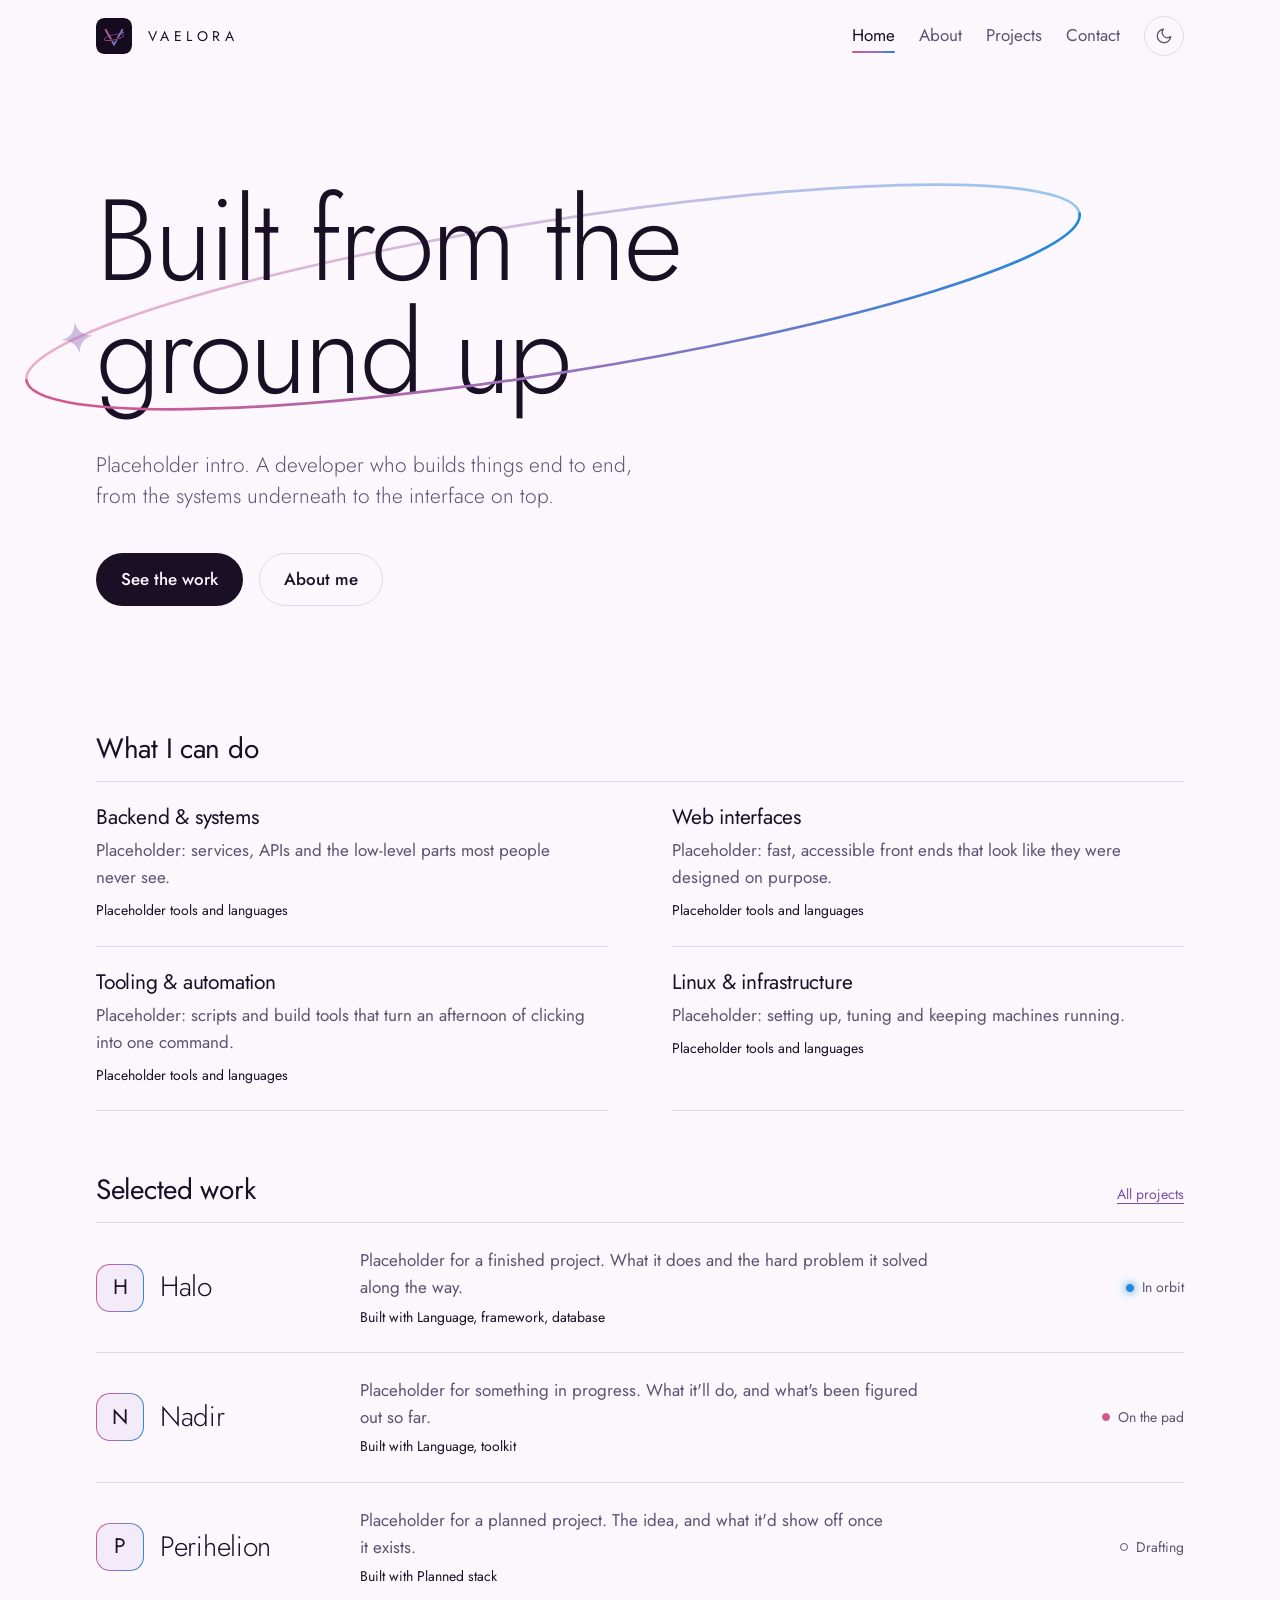
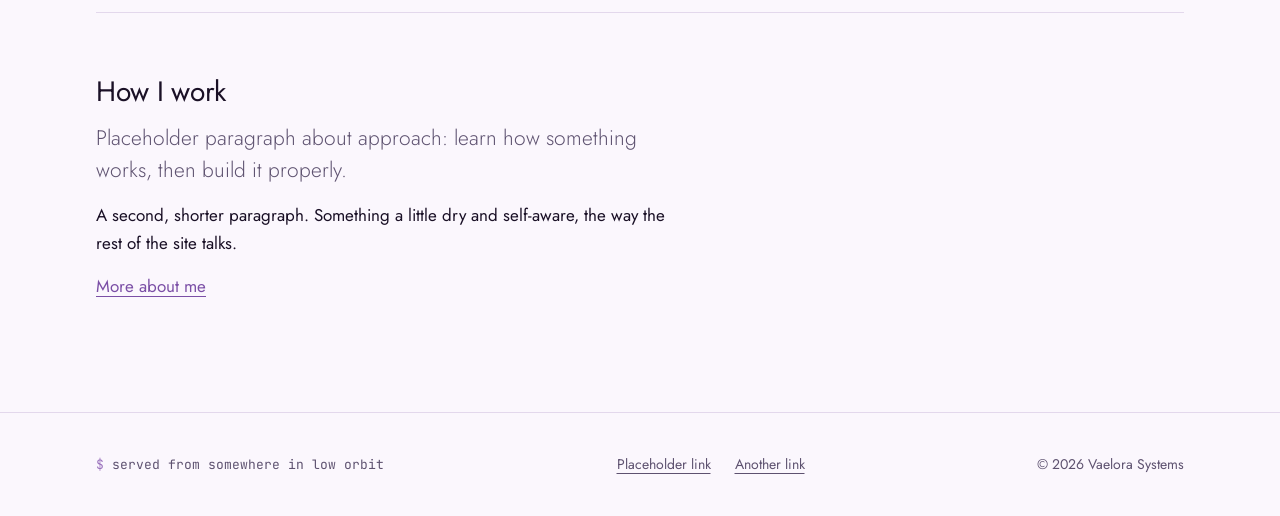
==== commit 356ca691: "Start fresh: new Vaelora site scaffold Replace the old site with a plain HTML/CSS/JS base built arou" ====
--- a/index.html
+++ b/index.html
@@ -1,224 +1,206 @@
-<!DOCTYPE html>
+<!doctype html>
 <html lang="en">
 <head>
-  <meta charset="UTF-8" />
-  <meta name="viewport" content="width=device-width, initial-scale=1.0" />
-  <meta name="description" content="Vaelora is an independent software project: a Rust AI inference engine, a self-hosted AI persona, and a custom Arch-based Linux distribution.">
-  <meta name="author" content="Vaelora">
-  <meta name="theme-color" content="#09090B">
+  <meta charset="utf-8">
+  <meta name="viewport" content="width=device-width, initial-scale=1">
   <title>Vaelora</title>
-  <link rel="icon" type="image/png" href="/logo.png">
-  <meta property="og:title" content="Vaelora - Independent software, built from the ground up">
-  <meta property="og:description" content="A Rust AI inference engine, a self-hosted AI persona, and a custom Linux distribution, built by one person.">
-  <meta property="og:type" content="website">
-  <link rel="preconnect" href="https://fonts.googleapis.com" />
-  <link rel="preconnect" href="https://fonts.gstatic.com" crossorigin />
-  <link href="https://fonts.googleapis.com/css2?family=Inter:ital,wght@0,300;0,400;0,500;0,600;0,700;0,800;0,900;1,400&family=JetBrains+Mono:wght@400;500;600&display=swap" rel="stylesheet" />
-
-  <link rel="stylesheet" id="theme-link" href="/darkmode.css" />
+  <meta name="description" content="Placeholder description for the Vaelora home page.">
+
+  <link rel="icon" href="/assets/img/favicon.svg" type="image/svg+xml">
+  <link rel="icon" href="/assets/img/logos/orbit_icon.png" type="image/png">
+
+  <!-- Set the theme before first paint so there's no flash -->
   <script>
-    // Pick the saved or system theme before first paint so there is no flash.
     (function () {
-      try {
-        var t = localStorage.getItem('theme');
-        if (t !== 'light' && t !== 'dark') t = matchMedia('(prefers-color-scheme: dark)').matches ? 'dark' : 'light';
-        document.getElementById('theme-link').setAttribute('href', '/' + t + 'mode.css');
-      } catch (e) {}
+      var t = null;
+      try { t = localStorage.getItem('theme'); } catch (e) {}
+      if (t !== 'light' && t !== 'dark') {
+        t = window.matchMedia('(prefers-color-scheme: dark)').matches ? 'dark' : 'light';
+      }
+      document.documentElement.dataset.theme = t;
     })();
   </script>
-  <link rel="stylesheet" href="/components.css" />
+
+  <link rel="preconnect" href="https://fonts.googleapis.com">
+  <link rel="preconnect" href="https://fonts.gstatic.com" crossorigin>
+  <link rel="stylesheet" href="https://fonts.googleapis.com/css2?family=Jost:wght@300;400;500&family=JetBrains+Mono:wght@400&display=swap">
+  <link rel="stylesheet" href="/assets/css/tokens.css">
+  <link rel="stylesheet" href="/assets/css/base.css">
+  <link rel="stylesheet" href="/assets/css/layout.css">
+  <link rel="stylesheet" href="/assets/css/components.css">
+  <script src="/assets/js/main.js" defer></script>
 </head>
 <body>
-  <a href="#products" class="skip-link">Skip to content</a>
-
-  <!-- Nav -->
-  <nav id="site-nav">
-    <a href="/" class="nav-brand">
-      <img src="/logo.png" alt="" class="nav-logo" />
-      <span class="nav-wordmark">Vaelora</span>
-    </a>
-    <div class="nav-right">
-      <ul class="nav-links" id="nav-links">
-        <li><a href="#products">Projects</a></li>
-        <li><a href="#demo">Demo</a></li>
-        <li><a href="#studio">About</a></li>
-        <li><a href="#contact" class="nav-cta">Contact</a></li>
+  <a class="skip-link" href="#main">Skip to content</a>
+
+  <header class="site-header">
+    <div class="container">
+      <a class="brand" href="/">
+        <img src="/assets/img/logos/orbit_icon.svg" alt="" width="36" height="36">
+        <span>Vaelora</span>
+      </a>
+
+      <nav class="site-nav" id="site-nav" aria-label="Main">
+        <ul class="nav-links" id="nav-links">
+          <li><a href="/" aria-current="page">Home</a></li>
+          <li><a href="/about/">About</a></li>
+          <li><a href="/projects/">Projects</a></li>
+          <li><a href="/contact/">Contact</a></li>
+        </ul>
+
+        <button class="icon-button theme-toggle" id="theme-toggle" type="button" aria-label="Toggle theme">
+          <svg class="moon-icon" viewBox="0 0 24 24" fill="none" stroke="currentColor" stroke-width="1.75" stroke-linecap="round" stroke-linejoin="round" aria-hidden="true"><path d="M21 12.8A9 9 0 1 1 11.2 3a7 7 0 0 0 9.8 9.8z"/></svg>
+          <svg class="sun-icon" viewBox="0 0 24 24" fill="none" stroke="currentColor" stroke-width="1.75" stroke-linecap="round" stroke-linejoin="round" aria-hidden="true"><circle cx="12" cy="12" r="4"/><path d="M12 2v2M12 20v2M4.9 4.9l1.4 1.4M17.7 17.7l1.4 1.4M2 12h2M20 12h2M4.9 19.1l1.4-1.4M17.7 6.3l1.4-1.4"/></svg>
+        </button>
+
+        <button class="icon-button nav-toggle" id="nav-toggle" type="button" aria-label="Open menu" aria-expanded="false" aria-controls="nav-links">
+          <svg viewBox="0 0 24 24" fill="none" stroke="currentColor" stroke-width="1.75" stroke-linecap="round" aria-hidden="true"><path d="M4 7h16M4 12h16M4 17h16"/></svg>
+        </button>
+      </nav>
+    </div>
+  </header>
+
+  <main id="main">
+    <section class="orbit-hero">
+      <div class="container">
+        <div class="orbit-stage">
+        <svg class="orbit orbit-back" viewBox="0 0 1000 300" aria-hidden="true" focusable="false">
+          <defs>
+            <linearGradient id="spectrum-back" gradientUnits="userSpaceOnUse" x1="-490" y1="0" x2="490" y2="0">
+              <stop offset="0" stop-color="#D4558B"/><stop offset="0.5" stop-color="#9A72BC"/><stop offset="1" stop-color="#1D88DD"/>
+            </linearGradient>
+            <clipPath id="half-back" clipPathUnits="userSpaceOnUse"><rect x="-600" y="-200" width="1200" height="200"/></clipPath>
+          </defs>
+          <g transform="translate(500,150) rotate(-9)">
+            <path d="M-490,0 A490,70 0 0 1 490,0" fill="none" stroke="url(#spectrum-back)" stroke-width="2.5" stroke-linecap="round"/>
+            <g clip-path="url(#half-back)">
+              <path class="orbit-star" d="M0,-15 Q1.5,-1.5 15,0 Q1.5,1.5 0,15 Q-1.5,1.5 -15,0 Q-1.5,-1.5 0,-15Z" fill="url(#spectrum-back)">
+                <animateMotion dur="48s" repeatCount="indefinite" path="M-490,0 A490,70 0 1 1 490,0 A490,70 0 1 1 -490,0"/>
+              </path>
+            </g>
+          </g>
+        </svg>
+          <h1>Built from the ground up</h1>
+        <svg class="orbit orbit-front" viewBox="0 0 1000 300" aria-hidden="true" focusable="false">
+          <defs>
+            <linearGradient id="spectrum-front" gradientUnits="userSpaceOnUse" x1="-490" y1="0" x2="490" y2="0">
+              <stop offset="0" stop-color="#D4558B"/><stop offset="0.5" stop-color="#9A72BC"/><stop offset="1" stop-color="#1D88DD"/>
+            </linearGradient>
+            <clipPath id="half-front" clipPathUnits="userSpaceOnUse"><rect x="-600" y="0" width="1200" height="200"/></clipPath>
+          </defs>
+          <g transform="translate(500,150) rotate(-9)">
+            <path d="M490,0 A490,70 0 0 1 -490,0" fill="none" stroke="url(#spectrum-front)" stroke-width="2.5" stroke-linecap="round"/>
+            <g clip-path="url(#half-front)">
+              <path class="orbit-star" d="M0,-15 Q1.5,-1.5 15,0 Q1.5,1.5 0,15 Q-1.5,1.5 -15,0 Q-1.5,-1.5 0,-15Z" fill="url(#spectrum-front)">
+                <animateMotion dur="48s" repeatCount="indefinite" path="M-490,0 A490,70 0 1 1 490,0 A490,70 0 1 1 -490,0"/>
+              </path>
+            </g>
+          </g>
+        </svg>
+        </div>
+        <p class="lead">Placeholder intro. A developer who builds things end to end, from the systems underneath to the interface on top.</p>
+        <div class="button-row">
+          <a class="button button-primary" href="/projects/">See the work</a>
+          <a class="button button-secondary" href="/about/">About me</a>
+        </div>
+      </div>
+    </section>
+
+    <section class="section">
+      <div class="container">
+        <div class="section-heading">
+          <h2>What I can do</h2>
+        </div>
+        <ul class="capabilities">
+          <li>
+            <h3>Backend & systems</h3>
+            <p>Placeholder: services, APIs and the low-level parts most people never see.</p>
+            <p class="tools">Placeholder tools and languages</p>
+          </li>
+          <li>
+            <h3>Web interfaces</h3>
+            <p>Placeholder: fast, accessible front ends that look like they were designed on purpose.</p>
+            <p class="tools">Placeholder tools and languages</p>
+          </li>
+          <li>
+            <h3>Tooling & automation</h3>
+            <p>Placeholder: scripts and build tools that turn an afternoon of clicking into one command.</p>
+            <p class="tools">Placeholder tools and languages</p>
+          </li>
+          <li>
+            <h3>Linux & infrastructure</h3>
+            <p>Placeholder: setting up, tuning and keeping machines running.</p>
+            <p class="tools">Placeholder tools and languages</p>
+          </li>
+        </ul>
+      </div>
+    </section>
+
+    <section class="section">
+      <div class="container">
+        <div class="section-heading">
+          <h2>Selected work</h2>
+          <a href="/projects/">All projects</a>
+        </div>
+        <ul class="project-list">
+          <li class="project">
+            <div class="project-title">
+              <span class="project-mark" aria-hidden="true">H</span>
+              <h3><a href="#">Halo</a></h3>
+            </div>
+            <div class="project-body">
+              <p>Placeholder for a finished project. What it does and the hard problem it solved along the way.</p>
+              <p class="built-with">Built with Language, framework, database</p>
+            </div>
+            <span class="status status-orbit">In orbit</span>
+          </li>
+          <li class="project">
+            <div class="project-title">
+              <span class="project-mark" aria-hidden="true">N</span>
+              <h3><a href="#">Nadir</a></h3>
+            </div>
+            <div class="project-body">
+              <p>Placeholder for something in progress. What it'll do, and what's been figured out so far.</p>
+              <p class="built-with">Built with Language, toolkit</p>
+            </div>
+            <span class="status status-pad">On the pad</span>
+          </li>
+          <li class="project">
+            <div class="project-title">
+              <span class="project-mark" aria-hidden="true">P</span>
+              <h3><a href="#">Perihelion</a></h3>
+            </div>
+            <div class="project-body">
+              <p>Placeholder for a planned project. The idea, and what it'd show off once it exists.</p>
+              <p class="built-with">Built with Planned stack</p>
+            </div>
+            <span class="status status-drafting">Drafting</span>
+          </li>
+        </ul>
+      </div>
+    </section>
+
+    <section class="section">
+      <div class="container">
+        <div class="stack">
+          <h2>How I work</h2>
+          <p class="lead">Placeholder paragraph about approach: learn how something works, then build it properly.</p>
+          <p>A second, shorter paragraph. Something a little dry and self-aware, the way the rest of the site talks.</p>
+          <p><a href="/about/">More about me</a></p>
+        </div>
+      </div>
+    </section>
+  </main>
+
+  <footer class="site-footer">
+    <div class="container footer-inner">
+      <p class="footer-status">served from somewhere in low orbit</p>
+      <ul class="footer-links">
+        <li><a href="#">Placeholder link</a></li>
+        <li><a href="#">Another link</a></li>
       </ul>
-      <div class="nav-actions">
-        <button class="theme-toggle" id="theme-toggle" type="button" aria-label="Toggle light and dark theme">
-          <svg class="sun-icon" viewBox="0 0 24 24" fill="none" stroke="currentColor" stroke-width="2" stroke-linecap="round" stroke-linejoin="round" aria-hidden="true"><circle cx="12" cy="12" r="4"/><path d="M12 2v2M12 20v2M4.93 4.93l1.41 1.41M17.66 17.66l1.41 1.41M2 12h2M20 12h2M6.34 17.66l-1.41 1.41M19.07 4.93l-1.41 1.41"/></svg>
-          <svg class="moon-icon" viewBox="0 0 24 24" fill="none" stroke="currentColor" stroke-width="2" stroke-linecap="round" stroke-linejoin="round" aria-hidden="true"><path d="M21 12.79A9 9 0 1 1 11.21 3 7 7 0 0 0 21 12.79z"/></svg>
-        </button>
-        <button class="nav-toggle" id="nav-toggle" type="button" aria-label="Open menu" aria-expanded="false" aria-controls="nav-links">
-          <svg viewBox="0 0 24 24" fill="none" stroke="currentColor" stroke-width="2" stroke-linecap="round" aria-hidden="true"><path d="M4 7h16M4 12h16M4 17h16"/></svg>
-        </button>
-      </div>
+      <p>&copy; <span id="year">2026</span> Vaelora Systems</p>
     </div>
-  </nav>
-
-  <main>
-    <!-- Hero -->
-    <section class="hero">
-      <div class="hero-kicker">
-        <span class="hero-kicker-dot"></span>
-        Building in public · <a href="https://www.twitch.tv/cammy_the_kitty" rel="noopener">Streaming on Twitch</a>
-      </div>
-
-      <h1 class="hero-title">
-        <img src="/logo.png" alt="Vaelora" class="hero-logo" /><br/>
-        <span class="dim">software built from the ground up.</span>
-      </h1>
-
-      <div class="hero-terminal" aria-hidden="true">
-        <span class="terminal-prefix">$&nbsp;</span>
-        <span class="terminal-static">vaelora&nbsp;is&nbsp;</span>
-        <span class="terminal-typed" id="typed-text"></span>
-        <span class="terminal-cursor"></span>
-      </div>
-
-      <p class="hero-sub">
-        I'm one person writing a Rust AI inference engine, giving a self-hosted AI a personality of her own, and putting together a Linux distribution by hand.
-      </p>
-
-      <div class="hero-actions">
-        <a href="#products" class="btn btn-white">See the projects</a>
-        <a href="#contact" class="btn btn-outline">Get in touch</a>
-      </div>
-    </section>
-
-    <div class="divider"></div>
-
-    <!-- Projects -->
-    <section class="products" id="products">
-      <div class="section-inner">
-        <div class="products-header reveal">
-          <div>
-            <p class="section-eyebrow">Projects</p>
-            <h2 class="section-title">What I'm building.</h2>
-          </div>
-          <p class="section-sub narrow">Everything here runs on hardware I own. I'd rather understand how something works than hide it behind a framework.</p>
-        </div>
-
-        <div class="products-grid">
-
-          <a href="/seraphbyte" class="product-card reveal">
-            <div class="product-card-top">
-              <span class="product-tag tag-green">AI Engine · Rust</span>
-              <svg class="product-arrow" width="16" height="16" viewBox="0 0 24 24" fill="none" stroke="currentColor" stroke-width="2" stroke-linecap="round" stroke-linejoin="round" aria-hidden="true"><path d="M7 17L17 7M17 7H7M17 7v10"/></svg>
-            </div>
-            <div class="product-name">SeraphByte</div>
-            <div class="product-desc">A local LLM inference server written in Rust on top of Candle and Tokio. It loads GGUF models and streams tokens over a WebSocket, with no Python or PyTorch in the loop.</div>
-            <div class="product-meta">GTX 1050 Ti · Q4_K_M · 47 tok/s</div>
-          </a>
-
-          <a href="/seraphine" class="product-card reveal reveal-d1">
-            <div class="product-card-top">
-              <span class="product-tag tag-violet">AI Persona · Fine-tuned</span>
-              <svg class="product-arrow" width="16" height="16" viewBox="0 0 24 24" fill="none" stroke="currentColor" stroke-width="2" stroke-linecap="round" stroke-linejoin="round" aria-hidden="true"><path d="M7 17L17 7M17 7H7M17 7v10"/></svg>
-            </div>
-            <div class="product-name">Seraphine</div>
-            <div class="product-desc">A self-hosted AI with a distinct personality. It's fine-tuned into the model weights with LoRA rather than relying on a long system prompt, and it runs entirely on my own machine.</div>
-            <div class="product-meta">Qwen2.5-7B · LoRA r=2 · self-hosted</div>
-          </a>
-
-          <a href="/aether-forge" class="product-card reveal reveal-d2">
-            <div class="product-card-top">
-              <span class="product-tag tag-white">Linux Distro · Rust</span>
-              <svg class="product-arrow" width="16" height="16" viewBox="0 0 24 24" fill="none" stroke="currentColor" stroke-width="2" stroke-linecap="round" stroke-linejoin="round" aria-hidden="true"><path d="M7 17L17 7M17 7H7M17 7v10"/></svg>
-            </div>
-            <div class="product-name">Æther Forge</div>
-            <div class="product-desc">A custom Linux setup based on Arch. I compile the kernel myself and automate the whole build process with a Rust tool.</div>
-            <div class="product-meta">Custom kernel · pacman · x86_64</div>
-          </a>
-        </div>
-      </div>
-    </section>
-
-    <!-- Demo -->
-    <section class="demo" id="demo">
-      <div class="demo-inner">
-        <div class="demo-header reveal">
-          <p class="section-eyebrow">Live demo</p>
-          <h2 class="section-title">Talk to Seraphine.</h2>
-          <p class="section-sub">She's connected to my inference engine over a WebSocket. Each visitor gets three messages, because the GPU behind her is a GTX 1050 Ti and it's doing its best.</p>
-        </div>
-
-        <div class="chat-container reveal">
-          <div class="chat-top">
-            <div class="chat-status"></div>
-            <span class="chat-name">Seraphine</span>
-            <span class="chat-subtitle">/ seraphbyte ws</span>
-            <span class="chat-counter" id="prompt-counter" aria-live="polite">3 prompts left</span>
-          </div>
-
-          <div class="chat-messages" id="chat-messages" aria-live="polite">
-            <div class="msg msg-bot">
-              <div class="msg-bubble">Hmph. Fine, I'm here. Don't expect me to keep you company all day - what do you want?</div>
-            </div>
-          </div>
-
-          <form class="chat-input-row" id="chat-form">
-            <input type="text" id="chat-input" placeholder="Type something..." aria-label="Message Seraphine" autocomplete="off" maxlength="500" required />
-            <button type="submit" class="btn btn-green" id="send-btn">Send</button>
-            <a href="/seraphine" class="btn btn-violet">About Seraphine</a>
-          </form>
-        </div>
-      </div>
-    </section>
-
-    <!-- About -->
-    <section class="studio" id="studio">
-      <div class="studio-inner">
-        <div class="reveal">
-          <p class="section-eyebrow">About</p>
-          <h2 class="section-title">One person, learning how it all works.</h2>
-          <p class="section-sub tight-top">I started Vaelora because I wanted to see what's actually under the hood of the tools I use, instead of treating them as black boxes. Everything here is a project I build, run and maintain myself.</p>
-        </div>
-
-        <div class="studio-pillars reveal reveal-d1">
-          <div class="studio-pillar">
-            <span class="pillar-num">01</span>
-            <p class="pillar-body"><strong>Everything runs locally.</strong> The projects are designed to run on hardware you probably already have, like an older GPU or a spare PC, with no cloud subscription or vendor lock-in.</p>
-          </div>
-          <div class="studio-pillar">
-            <span class="pillar-num">02</span>
-            <p class="pillar-body"><strong>Build the layers that matter.</strong> I lean on solid libraries like Candle, Tokio and Arch, and write the parts that teach me something: the inference server, the fine-tune, the kernel build pipeline.</p>
-          </div>
-        </div>
-      </div>
-    </section>
-
-    <!-- Contact -->
-    <section class="contact" id="contact">
-      <div class="contact-inner reveal">
-        <p class="section-eyebrow">Contact</p>
-        <h2 class="section-title">Let's talk.</h2>
-        <p class="section-sub">Questions, ideas or a project you'd like to collaborate on? Email is the best way to reach me.</p>
-        <div class="contact-actions">
-          <button class="btn btn-white" id="copy-email-btn" type="button" data-email="camilla@vaelora.dev">
-            <svg width="13" height="13" viewBox="0 0 24 24" fill="none" stroke="currentColor" stroke-width="2.5" stroke-linecap="round" stroke-linejoin="round" aria-hidden="true"><path d="M4 4h16c1.1 0 2 .9 2 2v12c0 1.1-.9 2-2 2H4c-1.1 0-2-.9-2-2V6c0-1.1.9-2 2-2z"/><polyline points="22,6 12,13 2,6"/></svg>
-            <span id="btn-text">camilla@vaelora.dev</span>
-          </button>
-          <a class="btn btn-outline" href="mailto:camilla@vaelora.dev">Open mail app</a>
-        </div>
-      </div>
-    </section>
-  </main>
-
-  <!-- Footer -->
-  <footer>
-    <div class="footer-left">
-      <span class="footer-brand">Vaelora</span>
-      <span class="footer-copy">© <span id="year">2026</span> · All rights reserved.</span>
-    </div>
-    <ul class="footer-links">
-      <li><a href="#products">Projects</a></li>
-      <li><a href="#demo">Demo</a></li>
-      <li><a href="#studio">About</a></li>
-      <li><a href="#contact">Contact</a></li>
-    </ul>
   </footer>
-
-  <script src="/script.js"></script>
 </body>
 </html>
--- a/assets/css/tokens.css
+++ b/assets/css/tokens.css
@@ -0,0 +1,83 @@
+/* Design tokens: the single source for colors, type and spacing.
+   Everything here comes from the orbit logo. */
+
+:root {
+  /* Spectrum: the logo gradient. Reserved for the orbit, links and focus. */
+  --rose: #D4558B;
+  --iris: #9A72BC;
+  --azure: #1D88DD;
+  --spectrum: linear-gradient(100deg, var(--rose), var(--iris) 50%, var(--azure));
+
+  /* Type: Jost echoes the geometric wordmark */
+  --font-sans: "Jost", "Futura", "Century Gothic", system-ui, sans-serif;
+  --font-mono: "JetBrains Mono", ui-monospace, Menlo, Consolas, monospace;
+
+  /* Scale (1.25 ratio) */
+  --text-sm: 0.875rem;
+  --text-base: 1.0625rem;
+  --text-lg: 1.3125rem;
+  --text-xl: 1.75rem;
+  --text-2xl: clamp(2.25rem, 4vw + 1rem, 3.5rem);
+  --text-hero: clamp(3rem, 9vw, 7.5rem);
+  --tracking-wordmark: 0.32em;
+
+  /* Spacing */
+  --space-1: 0.25rem;
+  --space-2: 0.5rem;
+  --space-3: 1rem;
+  --space-4: 1.5rem;
+  --space-5: 2.5rem;
+  --space-6: 4rem;
+  --space-7: 7rem;
+
+  /* Layout */
+  --content-width: 70rem;
+  --measure: 36rem;
+  --gutter: 1rem;
+  --radius-sm: 0.375rem;
+  --radius: 0.875rem;
+  --header-height: 4.5rem;
+
+  /* Dawn (light) */
+  --bg: #FBF7FD;
+  --surface: #F3ECF8;
+  --text: #1A1026;
+  --text-muted: #5E5270;
+  --line: #E3D8EC;
+  --link: #7B4FA6;
+  --button-bg: #1A1026;
+  --button-text: #FBF7FD;
+  --orbit-back-opacity: 0.45;
+
+  color-scheme: light;
+}
+
+/* Night (dark): follows the OS unless the visitor picked dawn */
+@media (prefers-color-scheme: dark) {
+  :root:not([data-theme="light"]) {
+    --bg: #140B1F;
+    --surface: #1E1430;
+    --text: #F1EAF7;
+    --text-muted: #A99BBB;
+    --line: #2E2242;
+    --link: #C3A2E3;
+    --button-bg: #F1EAF7;
+    --button-text: #140B1F;
+    --orbit-back-opacity: 0.6;
+    color-scheme: dark;
+  }
+}
+
+/* Night: picked explicitly with the toggle */
+:root[data-theme="dark"] {
+  --bg: #140B1F;
+  --surface: #1E1430;
+  --text: #F1EAF7;
+  --text-muted: #A99BBB;
+  --line: #2E2242;
+  --link: #C3A2E3;
+  --button-bg: #F1EAF7;
+  --button-text: #140B1F;
+  --orbit-back-opacity: 0.6;
+  color-scheme: dark;
+}
--- a/assets/css/base.css
+++ b/assets/css/base.css
@@ -0,0 +1,66 @@
+/* Reset and base typography. Element styles only, no classes. */
+
+*, *::before, *::after { box-sizing: border-box; }
+
+* { margin: 0; }
+
+html {
+  -webkit-text-size-adjust: 100%;
+  text-size-adjust: 100%;
+}
+
+body {
+  min-height: 100vh;
+  display: flex;
+  flex-direction: column;
+  background: var(--bg);
+  color: var(--text);
+  font-family: var(--font-sans);
+  font-size: var(--text-base);
+  font-weight: 400;
+  line-height: 1.6;
+  -webkit-font-smoothing: antialiased;
+}
+
+main { flex: 1; }
+
+img, svg, picture, video { display: block; max-width: 100%; }
+
+input, button, textarea, select { font: inherit; color: inherit; }
+
+h1, h2, h3 {
+  font-weight: 300;
+  line-height: 1.1;
+  letter-spacing: -0.01em;
+  text-wrap: balance;
+}
+h1 { font-size: var(--text-2xl); }
+h2 { font-size: var(--text-xl); font-weight: 400; }
+h3 { font-size: var(--text-lg); font-weight: 400; }
+
+p { max-width: var(--measure); text-wrap: pretty; }
+
+a {
+  color: var(--link);
+  text-decoration-thickness: 1px;
+  text-underline-offset: 0.25em;
+}
+a:hover { text-decoration-thickness: 2px; }
+
+code, pre { font-family: var(--font-mono); font-size: 0.9em; }
+
+::selection { background: var(--iris); color: #fff; }
+
+:focus-visible {
+  outline: 2px solid var(--iris);
+  outline-offset: 3px;
+  border-radius: var(--radius-sm);
+}
+
+@media (prefers-reduced-motion: reduce) {
+  *, *::before, *::after {
+    animation-duration: 0.01ms !important;
+    transition-duration: 0.01ms !important;
+    scroll-behavior: auto !important;
+  }
+}
--- a/assets/css/layout.css
+++ b/assets/css/layout.css
@@ -0,0 +1,146 @@
+/* Page frame: container, header, nav, footer. */
+
+.container {
+  width: 100%;
+  max-width: var(--content-width);
+  margin-inline: auto;
+  padding-inline: var(--gutter);
+}
+
+.skip-link {
+  position: absolute;
+  left: var(--space-3);
+  top: -100%;
+  padding: var(--space-2) var(--space-3);
+  background: var(--surface);
+  border-radius: var(--radius-sm);
+  z-index: 100;
+}
+.skip-link:focus { top: var(--space-3); }
+
+/* ── Header ────────────────────────────────────────────── */
+.site-header {
+  position: sticky;
+  top: 0;
+  z-index: 10;
+  background: color-mix(in srgb, var(--bg) 88%, transparent);
+  backdrop-filter: blur(10px);
+}
+
+.site-header .container {
+  display: flex;
+  align-items: center;
+  justify-content: space-between;
+  gap: var(--space-3);
+  height: var(--header-height);
+}
+
+/* The wordmark mirrors the logo lockup: wide-tracked caps */
+.brand {
+  display: flex;
+  align-items: center;
+  gap: var(--space-3);
+  color: var(--text);
+  text-decoration: none;
+}
+.brand img { width: 2.25rem; height: 2.25rem; border-radius: 0.5rem; }
+.brand span {
+  font-size: var(--text-sm);
+  font-weight: 400;
+  letter-spacing: var(--tracking-wordmark);
+  text-transform: uppercase;
+}
+
+/* ── Nav ───────────────────────────────────────────────── */
+.site-nav { display: flex; align-items: center; gap: var(--space-2); }
+
+.nav-links {
+  display: flex;
+  gap: var(--space-4);
+  margin-right: var(--space-3);
+  list-style: none;
+  padding: 0;
+}
+.nav-links a {
+  position: relative;
+  color: var(--text-muted);
+  text-decoration: none;
+}
+.nav-links a:hover { color: var(--text); }
+.nav-links a[aria-current="page"] { color: var(--text); }
+.nav-links a[aria-current="page"]::after {
+  content: "";
+  position: absolute;
+  left: 0;
+  right: 0;
+  bottom: -0.35rem;
+  height: 2px;
+  border-radius: 2px;
+  background: var(--spectrum);
+}
+
+.icon-button {
+  display: grid;
+  place-items: center;
+  width: 2.5rem;
+  height: 2.5rem;
+  background: none;
+  border: 1px solid var(--line);
+  border-radius: 50%;
+  color: var(--text-muted);
+  cursor: pointer;
+}
+.icon-button:hover { color: var(--text); border-color: var(--text-muted); }
+.icon-button svg { width: 1.125rem; height: 1.125rem; }
+
+.nav-toggle { display: none; }
+
+/* Theme icon: show the sun at night, the moon at dawn */
+.theme-toggle .sun-icon { display: none; }
+:root[data-theme="dark"] .theme-toggle .sun-icon { display: block; }
+:root[data-theme="dark"] .theme-toggle .moon-icon { display: none; }
+
+@media (max-width: 680px) {
+  .brand span { display: none; }
+  .nav-toggle { display: grid; }
+  .nav-links {
+    display: none;
+    position: absolute;
+    top: var(--header-height);
+    left: 0;
+    right: 0;
+    flex-direction: column;
+    gap: 0;
+    margin: 0;
+    padding: var(--space-2) var(--gutter) var(--space-4);
+    background: var(--bg);
+    border-bottom: 1px solid var(--line);
+  }
+  .nav-links a { display: block; padding: var(--space-2) 0; font-size: var(--text-lg); }
+  .nav-links a[aria-current="page"]::after { display: none; }
+  .site-nav.open .nav-links { display: flex; }
+}
+
+/* ── Footer ────────────────────────────────────────────── */
+.site-footer {
+  margin-top: var(--space-7);
+  padding-block: var(--space-5);
+  border-top: 1px solid var(--line);
+  color: var(--text-muted);
+  font-size: var(--text-sm);
+}
+
+.footer-inner {
+  display: flex;
+  flex-wrap: wrap;
+  align-items: baseline;
+  justify-content: space-between;
+  gap: var(--space-3);
+}
+
+.footer-status { font-family: var(--font-mono); font-size: 0.8125rem; }
+.footer-status::before { content: "$ "; color: var(--iris); }
+
+.footer-links { display: flex; gap: var(--space-4); list-style: none; padding: 0; }
+.footer-links a { color: var(--text-muted); }
+.footer-links a:hover { color: var(--text); }
--- a/assets/css/components.css
+++ b/assets/css/components.css
@@ -0,0 +1,271 @@
+/* Reusable pieces: orbit hero, page intro, sections, project list,
+   buttons, split layout, placeholders, forms. */
+
+/* ── Orbit hero (home + 404) ───────────────────────────── */
+/* The ring passes behind the headline and back out in front,
+   like the ring around the V in the logo. */
+.orbit-hero {
+  position: relative;
+  padding-block: var(--space-7) var(--space-6);
+  overflow: hidden;
+}
+
+.orbit-stage { position: relative; }
+
+.orbit-stage h1 {
+  position: relative;
+  z-index: 1;
+  max-width: 11ch;
+  font-size: var(--text-hero);
+  font-weight: 300;
+  line-height: 0.98;
+  letter-spacing: -0.025em;
+}
+
+.orbit {
+  position: absolute;
+  z-index: 0;
+  left: -8%;
+  top: 50%;
+  width: 116%;
+  height: auto;
+  transform: translateY(-50%);
+  overflow: visible;
+  pointer-events: none;
+}
+.orbit-front { z-index: 2; }
+.orbit-back path { opacity: var(--orbit-back-opacity); }
+
+.orbit-hero .lead { margin-top: var(--space-5); }
+
+/* ── Page intro (inner pages) ──────────────────────────── */
+.page-intro { padding-block: var(--space-6) var(--space-5); }
+.page-intro h1 { max-width: 16ch; }
+.page-intro .lead { margin-top: var(--space-3); }
+
+.lead {
+  color: var(--text-muted);
+  font-size: var(--text-lg);
+  font-weight: 300;
+  line-height: 1.5;
+}
+
+/* ── Sections ──────────────────────────────────────────── */
+.section { padding-top: var(--space-6); }
+
+.section-heading {
+  display: flex;
+  flex-wrap: wrap;
+  align-items: baseline;
+  justify-content: space-between;
+  gap: var(--space-2) var(--space-4);
+  padding-bottom: var(--space-3);
+  border-bottom: 1px solid var(--line);
+}
+.section-heading a { font-size: var(--text-sm); }
+
+.stack > * + * { margin-top: var(--space-3); }
+
+/* ── Project list ──────────────────────────────────────── */
+/* Rows, not cards: name, what it is and what it's built with, and where it is. */
+.project-list { list-style: none; padding: 0; }
+
+.project {
+  display: grid;
+  grid-template-columns: 14rem minmax(0, 1fr) 7.5rem;
+  align-items: center;
+  gap: var(--space-2) var(--space-5);
+  padding-block: var(--space-4);
+  border-bottom: 1px solid var(--line);
+}
+
+.project h3 { font-size: var(--text-xl); font-weight: 300; }
+.project h3 a { color: var(--text); text-decoration: none; }
+.project h3 a:hover { color: var(--link); }
+.project p { color: var(--text-muted); }
+.project .built-with { margin-top: var(--space-1); color: var(--text); font-size: var(--text-sm); }
+.project .status { justify-self: end; }
+
+.project-title { display: flex; align-items: center; gap: var(--space-3); }
+
+@media (max-width: 720px) {
+  .project { grid-template-columns: 1fr auto; }
+  .project-body { grid-column: 1 / -1; grid-row: 2; }
+}
+
+/* Project logo slot. A letter for now; swap the span for
+   <img class="project-mark" src="..." alt=""> once a logo exists. */
+.project-mark {
+  display: grid;
+  place-items: center;
+  width: 3rem;
+  height: 3rem;
+  border-radius: var(--radius);
+  background:
+    linear-gradient(var(--surface), var(--surface)) padding-box,
+    var(--spectrum) border-box;
+  border: 1.5px solid transparent;
+  color: var(--text);
+  font-size: var(--text-lg);
+  font-weight: 400;
+  object-fit: cover;
+}
+
+/* Featured project: design preview beside the write-up */
+.featured-project {
+  display: grid;
+  gap: var(--space-5);
+  align-items: center;
+}
+@media (min-width: 860px) {
+  .featured-project { grid-template-columns: 3fr 2fr; gap: var(--space-6); }
+}
+.featured-title { display: flex; align-items: center; gap: var(--space-3); }
+.featured-title h2 { font-size: var(--text-2xl); font-weight: 300; }
+.featured-project .built-with { font-size: var(--text-sm); }
+
+/* ── Capabilities ──────────────────────────────────────── */
+/* What the developer can do: area, one line, the tools behind it. */
+.capabilities {
+  display: grid;
+  gap: 0 var(--space-6);
+  list-style: none;
+  padding: 0;
+}
+@media (min-width: 720px) {
+  .capabilities { grid-template-columns: 1fr 1fr; }
+}
+.capabilities li {
+  padding-block: var(--space-4);
+  border-bottom: 1px solid var(--line);
+}
+.capabilities h3 { margin-bottom: var(--space-2); }
+.capabilities p { color: var(--text-muted); }
+.capabilities .tools { margin-top: var(--space-2); color: var(--text); font-size: var(--text-sm); }
+
+/* Status: in orbit = running, on the pad = being built, drafting = idea */
+.status {
+  display: inline-flex;
+  align-items: center;
+  gap: var(--space-2);
+  color: var(--text-muted);
+  font-size: var(--text-sm);
+  white-space: nowrap;
+}
+.status::before {
+  content: "";
+  width: 0.5rem;
+  height: 0.5rem;
+  border-radius: 50%;
+  border: 1.5px solid currentColor;
+}
+.status-orbit::before { background: var(--azure); border-color: var(--azure); box-shadow: 0 0 8px var(--azure); }
+.status-pad::before { background: var(--rose); border-color: var(--rose); }
+.status-drafting::before { background: transparent; }
+
+/* ── Buttons ───────────────────────────────────────────── */
+.button-row { display: flex; flex-wrap: wrap; gap: var(--space-3); margin-top: var(--space-5); }
+
+.button {
+  display: inline-flex;
+  align-items: center;
+  justify-content: center;
+  padding: 0.75rem 1.5rem;
+  border: 1px solid transparent;
+  border-radius: 999px;
+  font-weight: 500;
+  text-decoration: none;
+  cursor: pointer;
+}
+.button-primary { background: var(--button-bg); color: var(--button-text); }
+.button-primary:hover { background: var(--iris); color: #fff; }
+.button-secondary { border-color: var(--line); color: var(--text); }
+.button-secondary:hover { border-color: var(--text-muted); }
+
+/* ── Split ─────────────────────────────────────────────── */
+.split {
+  display: grid;
+  gap: var(--space-5);
+  align-items: start;
+}
+@media (min-width: 800px) {
+  .split { grid-template-columns: 3fr 2fr; gap: var(--space-6); }
+}
+
+/* ── Facts (definition list) ───────────────────────────── */
+.facts { display: grid; gap: var(--space-3); }
+.facts div {
+  display: grid;
+  grid-template-columns: 8rem 1fr;
+  gap: var(--space-3);
+  padding-bottom: var(--space-3);
+  border-bottom: 1px solid var(--line);
+}
+.facts dt { color: var(--text-muted); }
+.facts dd { margin: 0; }
+
+/* ── Placeholder media ─────────────────────────────────── */
+/* Stand-in for a project design or screenshot. Set the ratio with style="--ratio: 16/10". */
+.placeholder {
+  display: grid;
+  place-items: center;
+  aspect-ratio: var(--ratio, 16 / 9);
+  background:
+    radial-gradient(circle at 30% 25%, color-mix(in srgb, var(--iris) 22%, transparent), transparent 60%),
+    var(--surface);
+  border-radius: var(--radius);
+  color: var(--text-muted);
+  font-size: var(--text-sm);
+}
+
+/* ── Ways to reach (contact) ───────────────────────────── */
+/* Each way: where, what it's good for, the address. */
+.ways {
+  display: grid;
+  gap: 0 var(--space-6);
+  list-style: none;
+  padding: 0;
+}
+@media (min-width: 860px) {
+  .ways { grid-template-columns: repeat(3, 1fr); }
+}
+.ways li {
+  display: flex;
+  flex-direction: column;
+  gap: var(--space-2);
+  padding-block: var(--space-4);
+  border-top: 1px solid var(--line);
+}
+.ways h2 { font-size: var(--text-xl); font-weight: 300; }
+.ways p { color: var(--text-muted); }
+.ways a { margin-top: auto; padding-top: var(--space-2); }
+
+/* ── Sparkle list ──────────────────────────────────────── */
+/* Bullets are the four-point sparkle from the logo. */
+.sparkle-list {
+  display: grid;
+  gap: var(--space-3);
+  max-width: var(--measure);
+  margin-top: var(--space-4);
+  list-style: none;
+  padding: 0;
+  font-size: var(--text-lg);
+  font-weight: 300;
+}
+.sparkle-list li {
+  position: relative;
+  padding-left: 2rem;
+}
+.sparkle-list li::before {
+  content: "";
+  position: absolute;
+  left: 0;
+  top: 0.45em;
+  width: 15px;
+  height: 15px;
+  background: var(--spectrum);
+  clip-path: path("M7.5,0 Q8.25,6.75 15,7.5 Q8.25,8.25 7.5,15 Q6.75,8.25 0,7.5 Q6.75,6.75 7.5,0Z");
+}
+
+/* Inner pages: the intro already provides space above the first section */
+.page-intro + .section { padding-top: var(--space-3); }
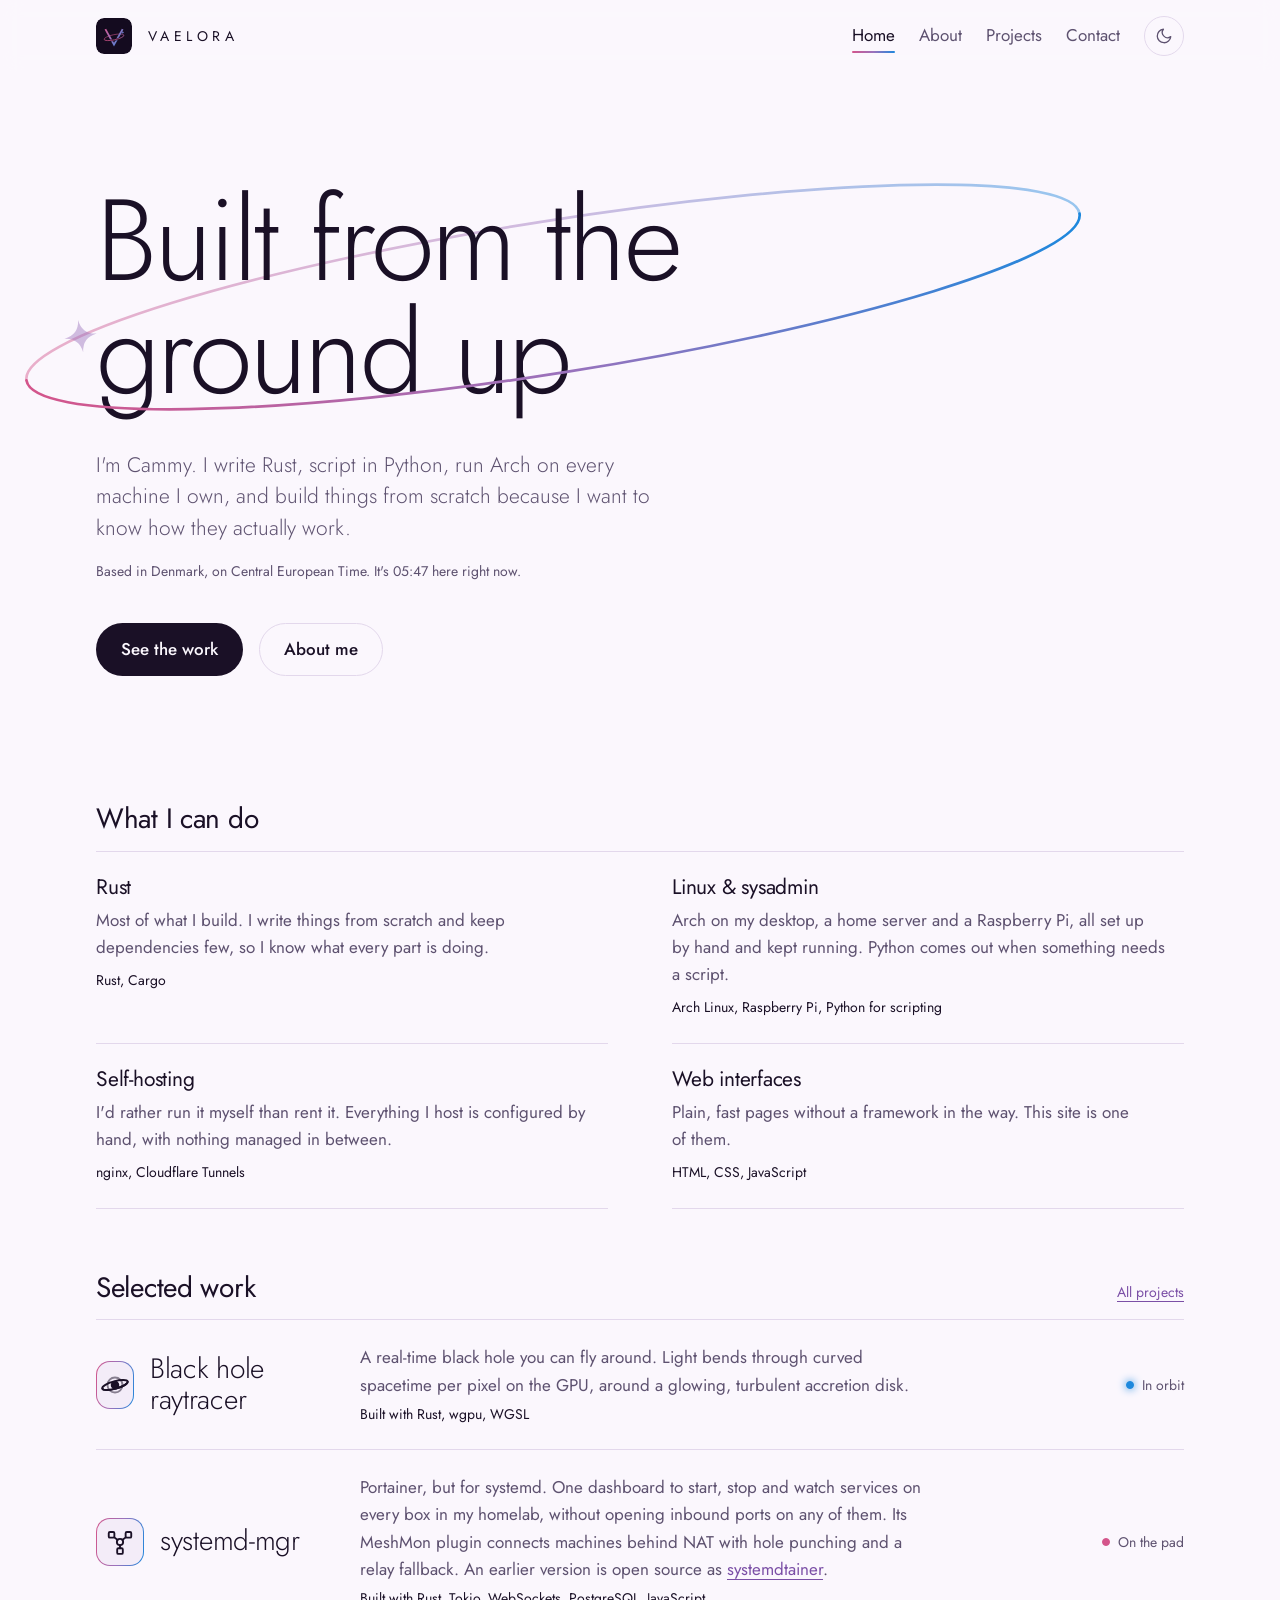
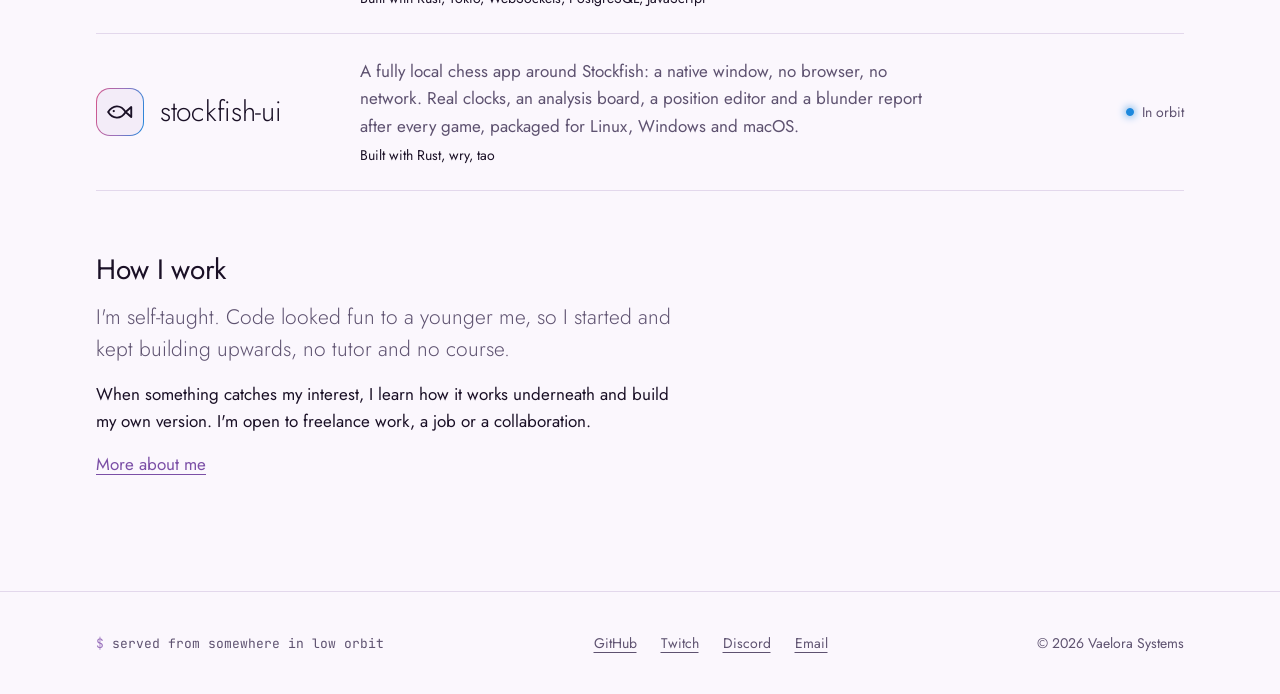
==== commit b8fa91c0: "Fill in the site with real content - Home: intro, live Denmark time, skills, and selected work - Pro" ====
--- a/index.html
+++ b/index.html
@@ -4,7 +4,7 @@
   <meta charset="utf-8">
   <meta name="viewport" content="width=device-width, initial-scale=1">
   <title>Vaelora</title>
-  <meta name="description" content="Placeholder description for the Vaelora home page.">
+  <meta name="description" content="Cammy writes Rust, scripts in Python, runs Arch on every machine she owns, and builds things from scratch.">
 
   <link rel="icon" href="/assets/img/favicon.svg" type="image/svg+xml">
   <link rel="icon" href="/assets/img/logos/orbit_icon.png" type="image/png">
@@ -98,7 +98,8 @@
           </g>
         </svg>
         </div>
-        <p class="lead">Placeholder intro. A developer who builds things end to end, from the systems underneath to the interface on top.</p>
+        <p class="lead">I'm Cammy. I write Rust, script in Python, run Arch on every machine I own, and build things from scratch because I want to know how they actually work.</p>
+        <p class="local-time">Based in Denmark, on Central European Time<span data-local-time></span></p>
         <div class="button-row">
           <a class="button button-primary" href="/projects/">See the work</a>
           <a class="button button-secondary" href="/about/">About me</a>
@@ -113,24 +114,24 @@
         </div>
         <ul class="capabilities">
           <li>
-            <h3>Backend & systems</h3>
-            <p>Placeholder: services, APIs and the low-level parts most people never see.</p>
-            <p class="tools">Placeholder tools and languages</p>
+            <h3>Rust</h3>
+            <p>Most of what I build. I write things from scratch and keep dependencies few, so I know what every part is doing.</p>
+            <p class="tools">Rust, Cargo</p>
+          </li>
+          <li>
+            <h3>Linux &amp; sysadmin</h3>
+            <p>Arch on my desktop, a home server and a Raspberry Pi, all set up by hand and kept running. Python comes out when something needs a script.</p>
+            <p class="tools">Arch Linux, Raspberry Pi, Python for scripting</p>
+          </li>
+          <li>
+            <h3>Self-hosting</h3>
+            <p>I'd rather run it myself than rent it. Everything I host is configured by hand, with nothing managed in between.</p>
+            <p class="tools">nginx, Cloudflare Tunnels</p>
           </li>
           <li>
             <h3>Web interfaces</h3>
-            <p>Placeholder: fast, accessible front ends that look like they were designed on purpose.</p>
-            <p class="tools">Placeholder tools and languages</p>
-          </li>
-          <li>
-            <h3>Tooling & automation</h3>
-            <p>Placeholder: scripts and build tools that turn an afternoon of clicking into one command.</p>
-            <p class="tools">Placeholder tools and languages</p>
-          </li>
-          <li>
-            <h3>Linux & infrastructure</h3>
-            <p>Placeholder: setting up, tuning and keeping machines running.</p>
-            <p class="tools">Placeholder tools and languages</p>
+            <p>Plain, fast pages without a framework in the way. This site is one of them.</p>
+            <p class="tools">HTML, CSS, JavaScript</p>
           </li>
         </ul>
       </div>
@@ -145,36 +146,36 @@
         <ul class="project-list">
           <li class="project">
             <div class="project-title">
-              <span class="project-mark" aria-hidden="true">H</span>
-              <h3><a href="#">Halo</a></h3>
+              <span class="project-mark"><svg viewBox="0 0 24 24" fill="none" stroke="currentColor" stroke-width="1.5" stroke-linecap="round" stroke-linejoin="round" aria-hidden="true" focusable="false"><circle cx="12" cy="12" r="6" opacity="0.5"/><ellipse cx="12" cy="12" rx="10.5" ry="3" transform="rotate(-15 12 12)"/><circle cx="12" cy="12" r="3.4" fill="currentColor" stroke="none"/><path d="M1.5 12A10.5 3 0 0 0 22.5 12" transform="rotate(-15 12 12)"/></svg></span>
+              <h3>Black hole raytracer</h3>
             </div>
             <div class="project-body">
-              <p>Placeholder for a finished project. What it does and the hard problem it solved along the way.</p>
-              <p class="built-with">Built with Language, framework, database</p>
+              <p>A real-time black hole you can fly around. Light bends through curved spacetime per pixel on the GPU, around a glowing, turbulent accretion disk.</p>
+              <p class="built-with">Built with Rust, wgpu, WGSL</p>
             </div>
             <span class="status status-orbit">In orbit</span>
           </li>
           <li class="project">
             <div class="project-title">
-              <span class="project-mark" aria-hidden="true">N</span>
-              <h3><a href="#">Nadir</a></h3>
+              <span class="project-mark"><svg viewBox="0 0 24 24" fill="none" stroke="currentColor" stroke-width="1.5" stroke-linecap="round" stroke-linejoin="round" aria-hidden="true" focusable="false"><circle cx="12" cy="12" r="2.5"/><rect x="3" y="4" width="4.5" height="4.5" rx="1"/><rect x="16.5" y="4" width="4.5" height="4.5" rx="1"/><rect x="9.75" y="17" width="4.5" height="4.5" rx="1"/><path d="M10.1 10.4 7.5 8.3M13.9 10.4l2.6-2.1M12 14.5V17"/></svg></span>
+              <h3>systemd-mgr</h3>
             </div>
             <div class="project-body">
-              <p>Placeholder for something in progress. What it'll do, and what's been figured out so far.</p>
-              <p class="built-with">Built with Language, toolkit</p>
+              <p>Portainer, but for systemd. One dashboard to start, stop and watch services on every box in my homelab, without opening inbound ports on any of them. Its MeshMon plugin connects machines behind NAT with hole punching and a relay fallback. An earlier version is open source as <a href="https://github.com/cammythekitty/systemdtainer">systemdtainer</a>.</p>
+              <p class="built-with">Built with Rust, Tokio, WebSockets, PostgreSQL, JavaScript</p>
             </div>
             <span class="status status-pad">On the pad</span>
           </li>
           <li class="project">
             <div class="project-title">
-              <span class="project-mark" aria-hidden="true">P</span>
-              <h3><a href="#">Perihelion</a></h3>
+              <span class="project-mark"><svg viewBox="0 0 24 24" fill="none" stroke="currentColor" stroke-width="1.5" stroke-linecap="round" stroke-linejoin="round" aria-hidden="true" focusable="false"><path d="M2.5 12c3.5-5.5 10-6.5 14 0-4 6.5-10.5 5.5-14 0z"/><path d="M16.5 12 21 8v8z"/><circle cx="7" cy="11.2" r="0.9" fill="currentColor" stroke="none"/></svg></span>
+              <h3>stockfish-ui</h3>
             </div>
             <div class="project-body">
-              <p>Placeholder for a planned project. The idea, and what it'd show off once it exists.</p>
-              <p class="built-with">Built with Planned stack</p>
-            </div>
-            <span class="status status-drafting">Drafting</span>
+              <p>A fully local chess app around Stockfish: a native window, no browser, no network. Real clocks, an analysis board, a position editor and a blunder report after every game, packaged for Linux, Windows and macOS.</p>
+              <p class="built-with">Built with Rust, wry, tao</p>
+            </div>
+            <span class="status status-orbit">In orbit</span>
           </li>
         </ul>
       </div>
@@ -184,8 +185,8 @@
       <div class="container">
         <div class="stack">
           <h2>How I work</h2>
-          <p class="lead">Placeholder paragraph about approach: learn how something works, then build it properly.</p>
-          <p>A second, shorter paragraph. Something a little dry and self-aware, the way the rest of the site talks.</p>
+          <p class="lead">I'm self-taught. Code looked fun to a younger me, so I started and kept building upwards, no tutor and no course.</p>
+          <p>When something catches my interest, I learn how it works underneath and build my own version. I'm open to freelance work, a job or a collaboration.</p>
           <p><a href="/about/">More about me</a></p>
         </div>
       </div>
@@ -196,8 +197,10 @@
     <div class="container footer-inner">
       <p class="footer-status">served from somewhere in low orbit</p>
       <ul class="footer-links">
-        <li><a href="#">Placeholder link</a></li>
-        <li><a href="#">Another link</a></li>
+        <li><a href="https://github.com/cammythekitty">GitHub</a></li>
+        <li><a href="https://www.twitch.tv/cammy_the_kitty">Twitch</a></li>
+        <li><a href="https://discord.gg/gWDmYseFHj">Discord</a></li>
+        <li><a href="mailto:camilla@vaelora.dev">Email</a></li>
       </ul>
       <p>&copy; <span id="year">2026</span> Vaelora Systems</p>
     </div>
--- a/assets/css/components.css
+++ b/assets/css/components.css
@@ -38,6 +38,13 @@
 
 .orbit-hero .lead { margin-top: var(--space-5); }
 
+/* Where Cammy is, and what time it is there */
+.local-time {
+  margin-top: var(--space-3);
+  color: var(--text-muted);
+  font-size: var(--text-sm);
+}
+
 /* ── Page intro (inner pages) ──────────────────────────── */
 .page-intro { padding-block: var(--space-6) var(--space-5); }
 .page-intro h1 { max-width: 16ch; }
@@ -93,8 +100,9 @@
   .project-body { grid-column: 1 / -1; grid-row: 2; }
 }
 
-/* Project logo slot. A letter for now; swap the span for
-   <img class="project-mark" src="..." alt=""> once a logo exists. */
+/* Project logo tile: an inline line-icon SVG (drawn in currentColor so it
+   follows the theme) inside a gradient-bordered tile. An <img class="project-mark">
+   works too. */
 .project-mark {
   display: grid;
   place-items: center;
@@ -110,6 +118,7 @@
   font-weight: 400;
   object-fit: cover;
 }
+.project-mark svg { width: 1.875rem; height: 1.875rem; }
 
 /* Featured project: design preview beside the write-up */
 .featured-project {
@@ -123,6 +132,15 @@
 .featured-title { display: flex; align-items: center; gap: var(--space-3); }
 .featured-title h2 { font-size: var(--text-2xl); font-weight: 300; }
 .featured-project .built-with { font-size: var(--text-sm); }
+.featured-project .status { align-self: flex-start; }
+img.design-preview {
+  width: 100%;
+  height: auto;
+  aspect-ratio: 16 / 9;
+  object-fit: cover;
+  border-radius: var(--radius);
+  background: var(--surface);
+}
 
 /* ── Capabilities ──────────────────────────────────────── */
 /* What the developer can do: area, one line, the tools behind it. */
@@ -193,12 +211,12 @@
 }
 
 /* ── Facts (definition list) ───────────────────────────── */
-.facts { display: grid; gap: var(--space-3); }
+.facts { display: grid; }
 .facts div {
   display: grid;
   grid-template-columns: 8rem 1fr;
   gap: var(--space-3);
-  padding-bottom: var(--space-3);
+  padding-block: var(--space-3);
   border-bottom: 1px solid var(--line);
 }
 .facts dt { color: var(--text-muted); }
@@ -226,8 +244,11 @@
   list-style: none;
   padding: 0;
 }
-@media (min-width: 860px) {
-  .ways { grid-template-columns: repeat(3, 1fr); }
+@media (min-width: 640px) {
+  .ways { grid-template-columns: repeat(2, 1fr); }
+}
+@media (min-width: 1000px) {
+  .ways { grid-template-columns: repeat(4, 1fr); gap: 0 var(--space-5); }
 }
 .ways li {
   display: flex;
